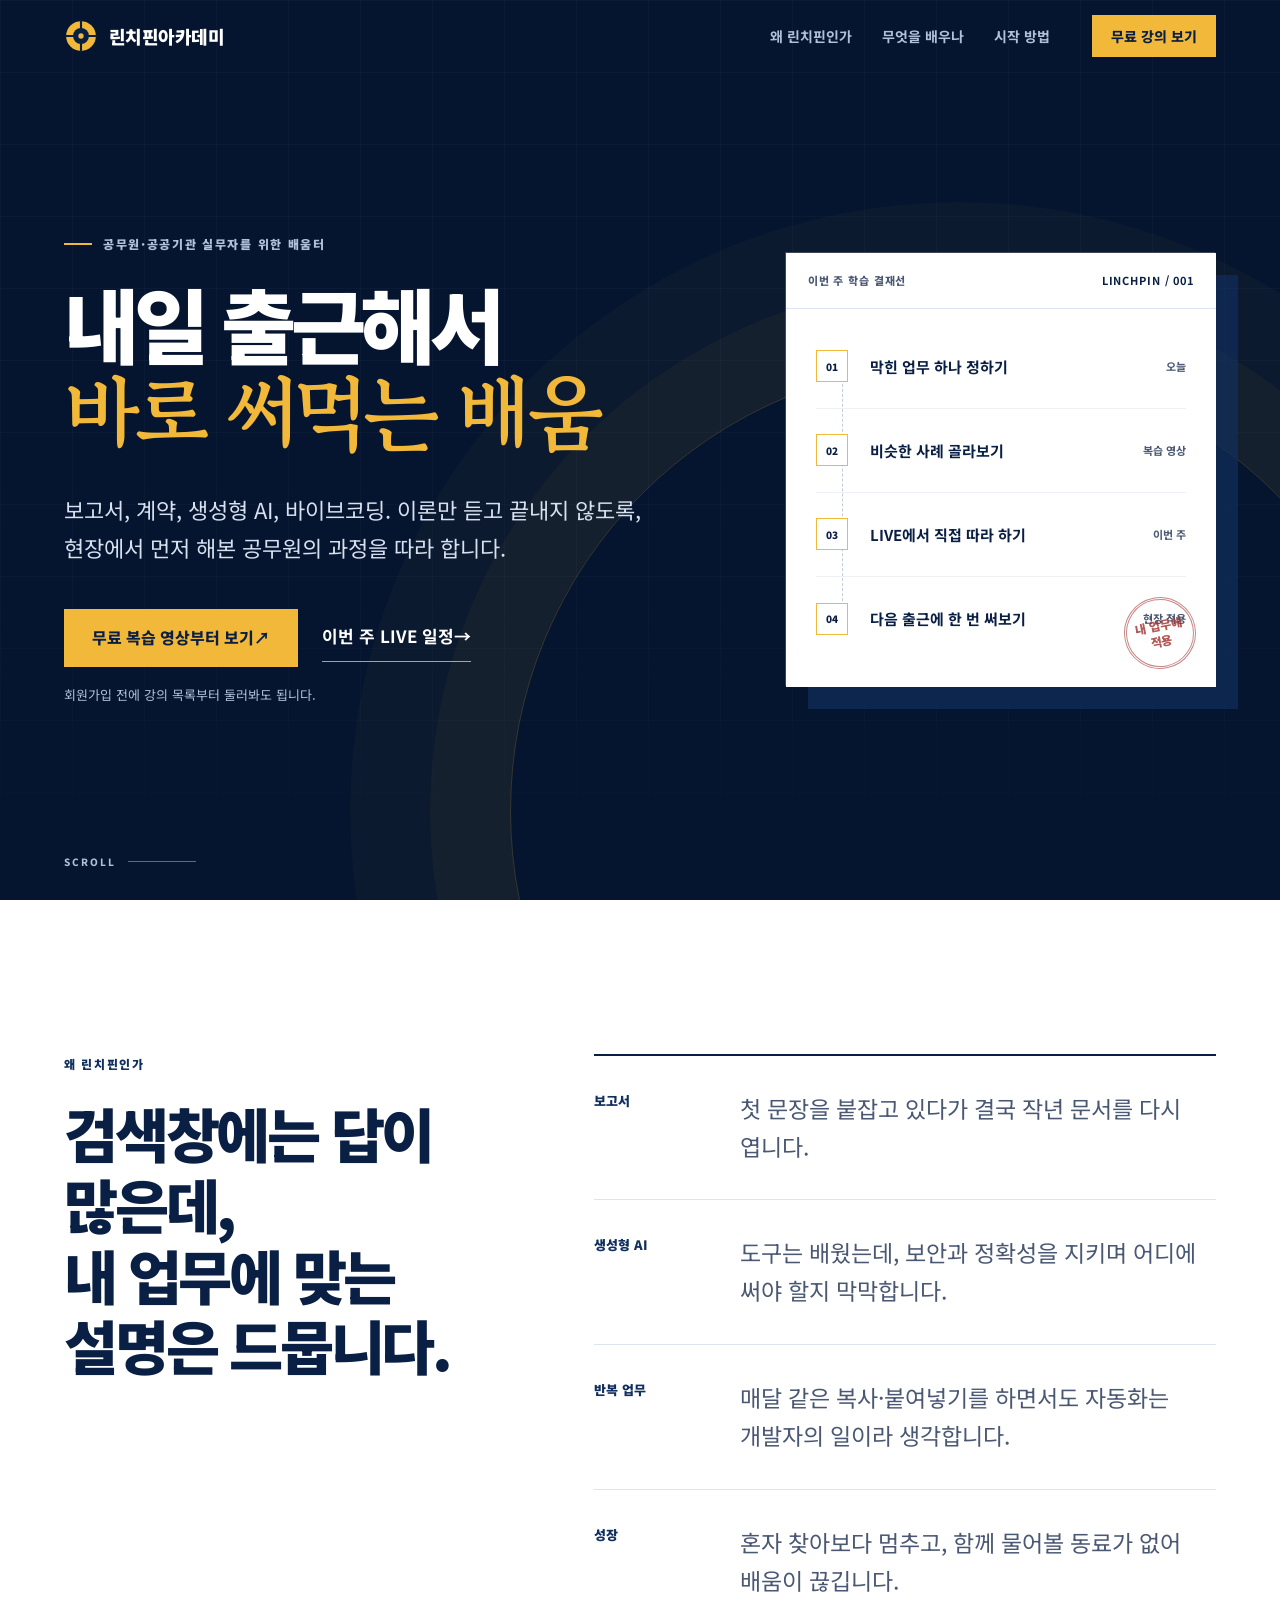
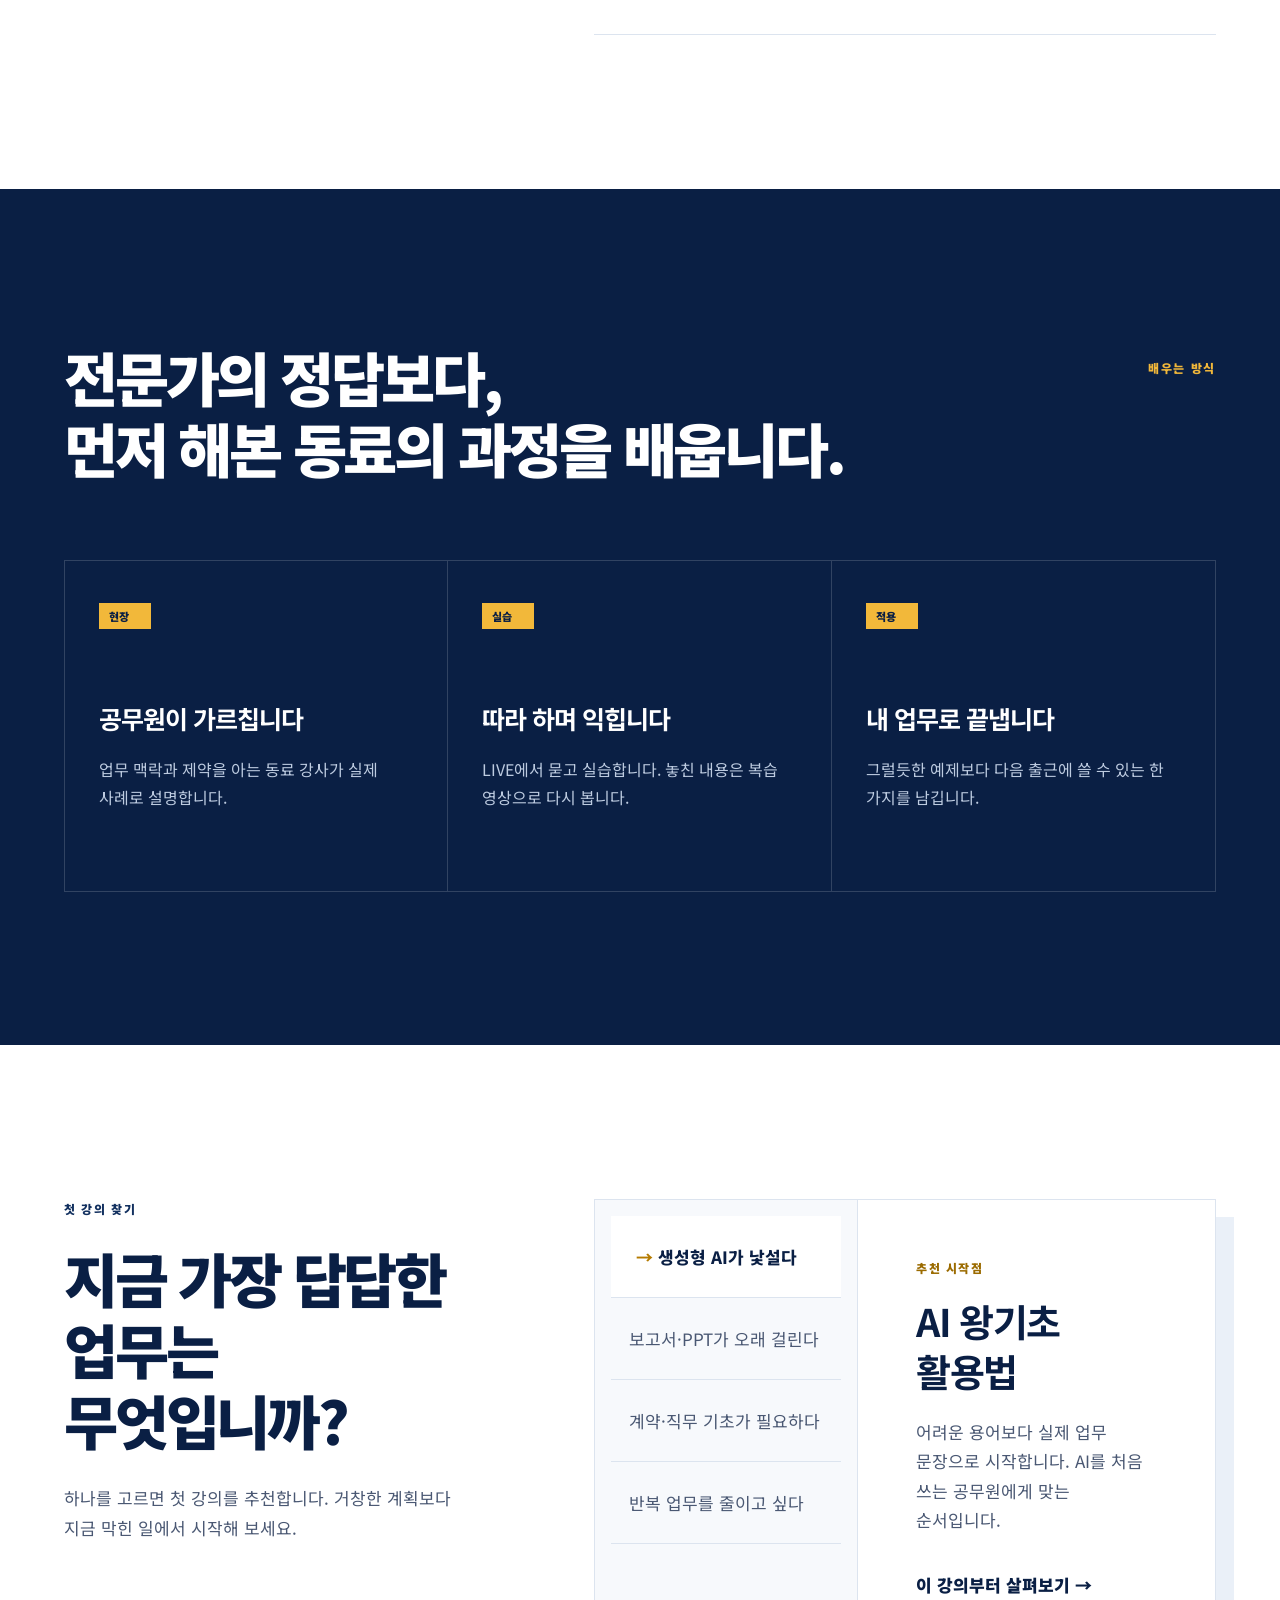
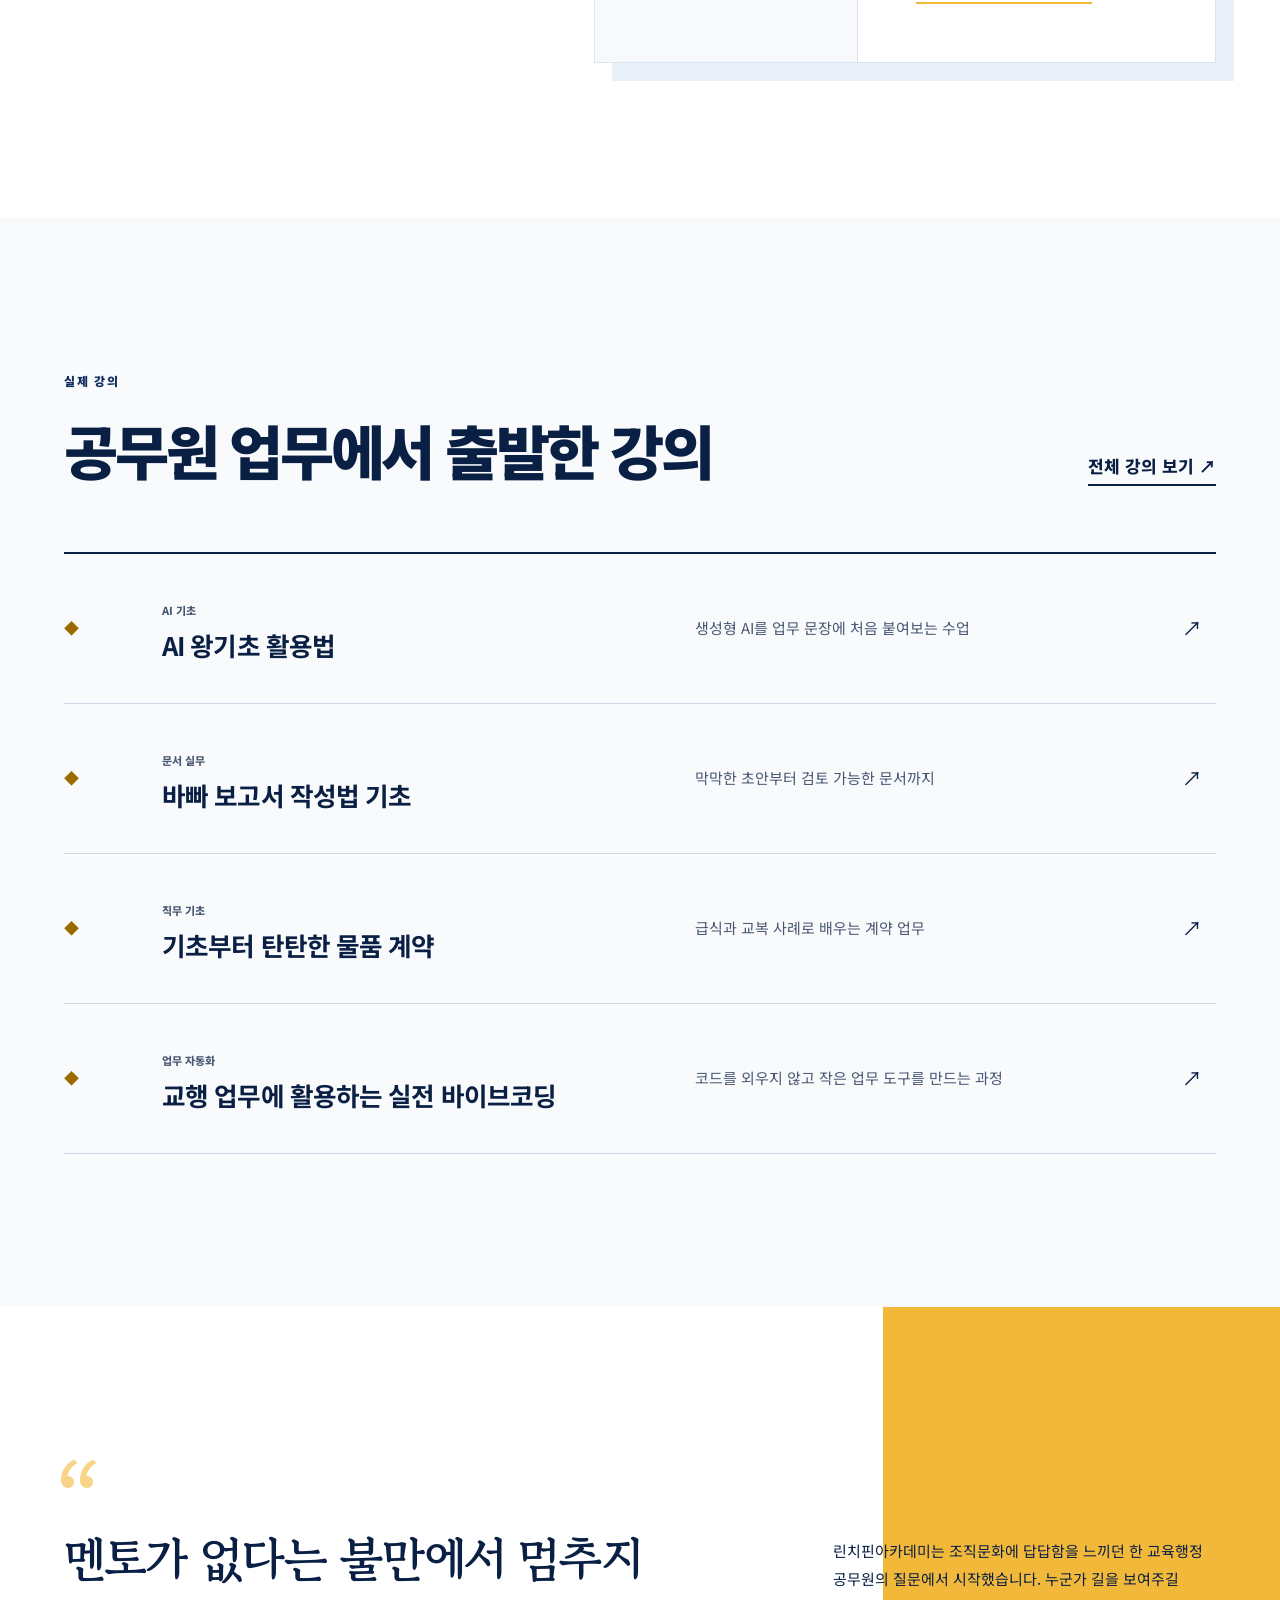
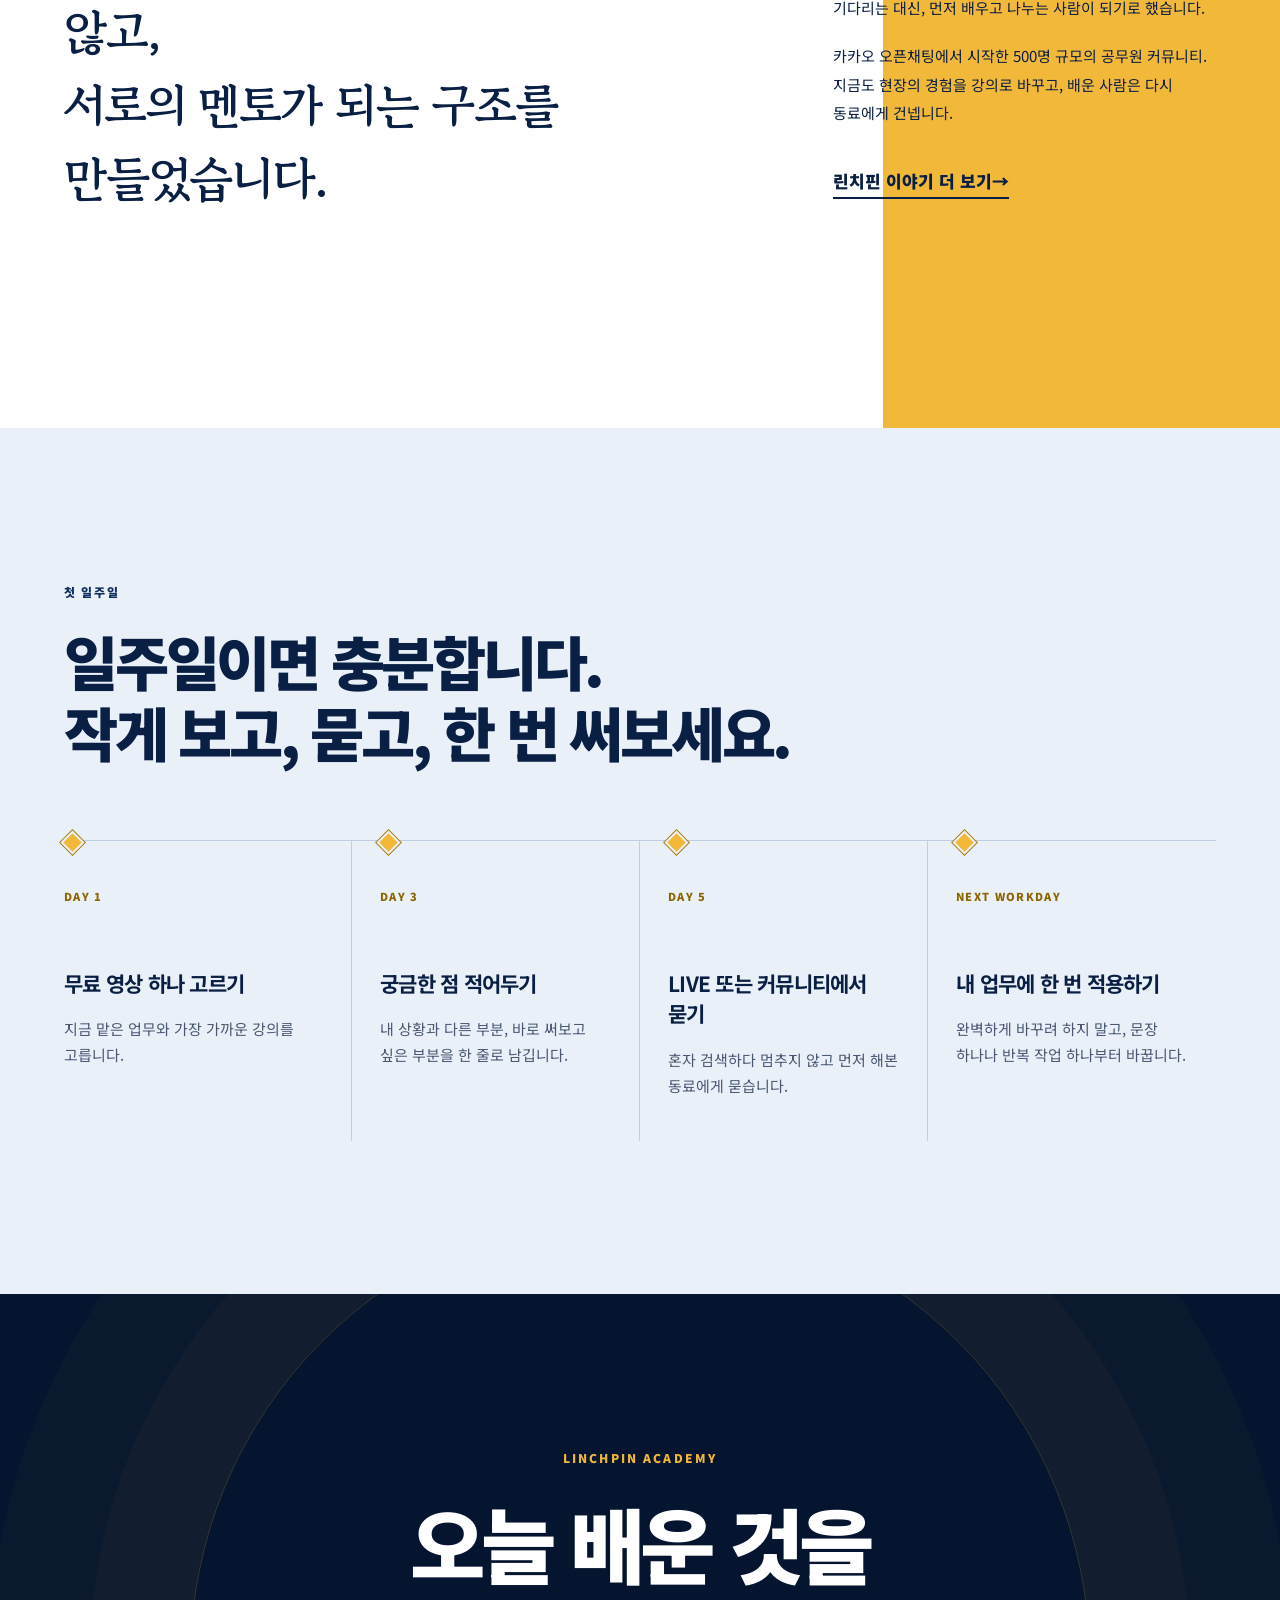
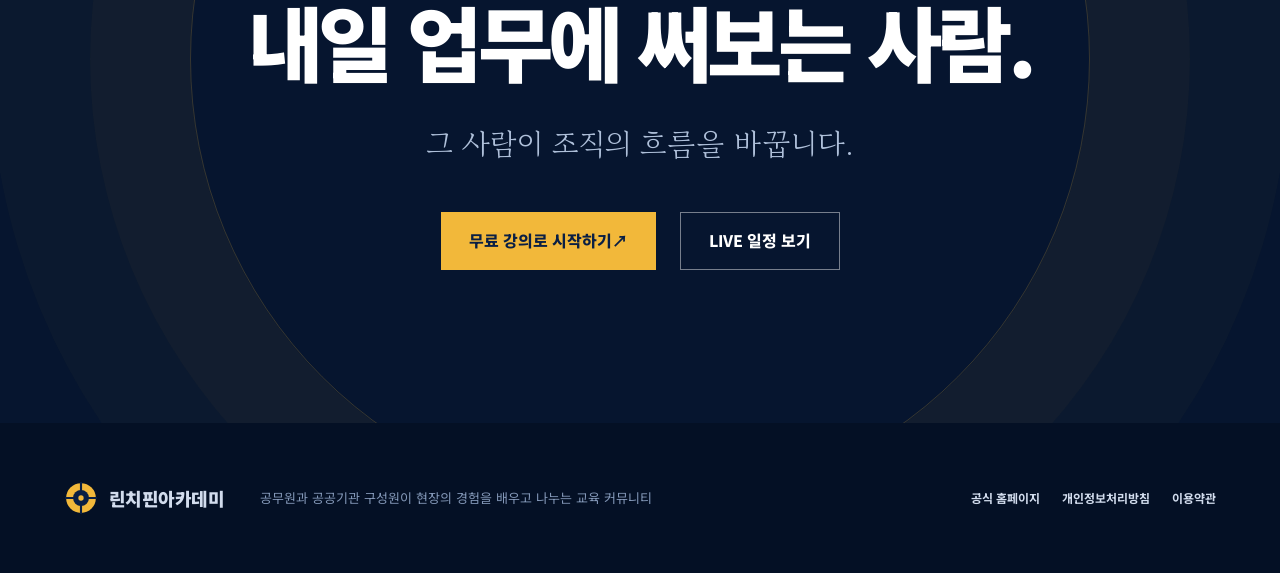
==== index.html @ d0b4ba4b "feat: add public servant landing page" ====
<!DOCTYPE html>
<html lang="ko">
  <head>
    <meta charset="UTF-8">
    <meta name="viewport" content="width=device-width, initial-scale=1.0">
    <meta
      name="description"
      content="보고서, 계약, 생성형 AI, 바이브코딩까지. 현장에서 먼저 해본 공무원에게 배우고 다음 출근에 바로 적용하는 린치핀아카데미입니다."
    >
    <meta name="theme-color" content="#0A1F44">
    <meta property="og:type" content="website">
    <meta property="og:locale" content="ko_KR">
    <meta property="og:title" content="린치핀아카데미 | 내일 출근해서 바로 써먹는 배움">
    <meta
      property="og:description"
      content="공무원과 공공기관 실무자를 위한 직무·AI·바이브코딩 배움터"
    >
    <meta property="og:url" content="https://obito-ai.github.io/linchpin-public-service-landing/">
    <link rel="canonical" href="https://obito-ai.github.io/linchpin-public-service-landing/">
    <link rel="preconnect" href="https://fonts.googleapis.com">
    <link rel="preconnect" href="https://fonts.gstatic.com" crossorigin>
    <link
      rel="preload"
      as="style"
      href="https://fonts.googleapis.com/css2?family=Gowun+Batang:wght@700&family=Noto+Sans+KR:wght@400;500;600;700;800;900&display=swap"
    >
    <link
      href="https://fonts.googleapis.com/css2?family=Gowun+Batang:wght@700&family=Noto+Sans+KR:wght@400;500;600;700;800;900&display=swap"
      rel="stylesheet"
      media="print"
      onload="this.media='all'"
    >
    <noscript>
      <link
        href="https://fonts.googleapis.com/css2?family=Gowun+Batang:wght@700&family=Noto+Sans+KR:wght@400;500;600;700;800;900&display=swap"
        rel="stylesheet"
      >
    </noscript>
    <link rel="stylesheet" href="./styles.css">
    <link rel="icon" href="./assets/linchpin-symbol.svg" type="image/svg+xml">
    <title>린치핀아카데미 | 공무원의 내일을 바꾸는 실전 배움</title>
  </head>
  <body>
    <a class="skip-link" href="#main">본문으로 바로가기</a>

    <header class="site-header" data-header>
      <div class="header-inner">
        <a class="brand" href="#top" aria-label="린치핀아카데미 홈">
          <img src="./assets/linchpin-symbol.svg" alt="" width="34" height="34">
          <span>린치핀아카데미</span>
        </a>
        <nav class="desktop-nav" aria-label="주요 메뉴">
          <a href="#why">왜 린치핀인가</a>
          <a href="#learn">무엇을 배우나</a>
          <a href="#start">시작 방법</a>
        </nav>
        <a class="header-cta" href="https://linchpin-academy.kr/courses">무료 강의 보기</a>
        <button class="menu-button" type="button" aria-expanded="false" aria-controls="mobile-nav">
          <span class="sr-only">메뉴 열기</span>
          <span></span><span></span>
        </button>
      </div>
      <nav class="mobile-nav" id="mobile-nav" aria-label="모바일 메뉴" hidden>
        <a href="#why">왜 린치핀인가</a>
        <a href="#learn">무엇을 배우나</a>
        <a href="#start">시작 방법</a>
        <a href="https://linchpin-academy.kr/courses">무료 강의 보기</a>
      </nav>
    </header>

    <main id="main">
      <section class="hero" id="top" aria-labelledby="hero-title">
        <div class="hero-grid" aria-hidden="true"></div>
        <div class="hero-inner">
          <div class="hero-copy reveal">
            <p class="eyebrow"><span></span> 공무원·공공기관 실무자를 위한 배움터</p>
            <h1 id="hero-title">내일 출근해서<br><em>바로 써먹는 배움</em></h1>
            <p class="hero-lede">
              보고서, 계약, 생성형 AI, 바이브코딩. 이론만 듣고 끝내지 않도록,
              현장에서 먼저 해본 공무원의 과정을 따라 합니다.
            </p>
            <div class="hero-actions">
              <a class="button button-gold" href="https://linchpin-academy.kr/courses">
                무료 복습 영상부터 보기 <span aria-hidden="true">↗</span>
              </a>
              <a class="text-link" href="https://linchpin-academy.kr/live">
                이번 주 LIVE 일정 <span aria-hidden="true">→</span>
              </a>
            </div>
            <p class="hero-note">회원가입 전에 강의 목록부터 둘러봐도 됩니다.</p>
          </div>

          <div class="approval-route reveal" role="group" aria-label="린치핀 학습 적용 흐름">
            <div class="route-head">
              <span>이번 주 학습 결재선</span>
              <b>LINCHPIN / 001</b>
            </div>
            <ol>
              <li>
                <span class="route-index">01</span>
                <div><b>막힌 업무 하나 정하기</b><small>오늘</small></div>
              </li>
              <li>
                <span class="route-index">02</span>
                <div><b>비슷한 사례 골라보기</b><small>복습 영상</small></div>
              </li>
              <li>
                <span class="route-index">03</span>
                <div><b>LIVE에서 직접 따라 하기</b><small>이번 주</small></div>
              </li>
              <li>
                <span class="route-index">04</span>
                <div><b>다음 출근에 한 번 써보기</b><small>현장 적용</small></div>
              </li>
            </ol>
            <div class="route-stamp">내 업무에<br>적용</div>
          </div>
        </div>
        <a class="scroll-cue" href="#why"><span>SCROLL</span><i></i></a>
      </section>

      <section class="problem section" id="why">
        <div class="section-inner problem-layout">
          <div class="section-intro reveal">
            <p class="section-label">왜 린치핀인가</p>
            <h2>검색창에는 답이 많은데,<br>내 업무에 맞는 설명은 드뭅니다.</h2>
          </div>
          <div class="problem-list">
            <article class="problem-row reveal">
              <span>보고서</span>
              <p>첫 문장을 붙잡고 있다가 결국 작년 문서를 다시 엽니다.</p>
            </article>
            <article class="problem-row reveal">
              <span>생성형 AI</span>
              <p>도구는 배웠는데, 보안과 정확성을 지키며 어디에 써야 할지 막막합니다.</p>
            </article>
            <article class="problem-row reveal">
              <span>반복 업무</span>
              <p>매달 같은 복사·붙여넣기를 하면서도 자동화는 개발자의 일이라 생각합니다.</p>
            </article>
            <article class="problem-row reveal">
              <span>성장</span>
              <p>혼자 찾아보다 멈추고, 함께 물어볼 동료가 없어 배움이 끊깁니다.</p>
            </article>
          </div>
        </div>
      </section>

      <section class="method section section-navy" aria-labelledby="method-title">
        <div class="section-inner">
          <div class="method-heading reveal">
            <p class="section-label section-label-light">배우는 방식</p>
            <h2 id="method-title">전문가의 정답보다,<br>먼저 해본 동료의 과정을 배웁니다.</h2>
          </div>
          <div class="method-grid">
            <article class="method-card reveal">
              <span class="method-mark">현장</span>
              <h3>공무원이 가르칩니다</h3>
              <p>업무 맥락과 제약을 아는 동료 강사가 실제 사례로 설명합니다.</p>
            </article>
            <article class="method-card reveal">
              <span class="method-mark">실습</span>
              <h3>따라 하며 익힙니다</h3>
              <p>LIVE에서 묻고 실습합니다. 놓친 내용은 복습 영상으로 다시 봅니다.</p>
            </article>
            <article class="method-card reveal">
              <span class="method-mark">적용</span>
              <h3>내 업무로 끝냅니다</h3>
              <p>그럴듯한 예제보다 다음 출근에 쓸 수 있는 한 가지를 남깁니다.</p>
            </article>
          </div>
        </div>
      </section>

      <section class="finder section" id="learn" aria-labelledby="finder-title">
        <div class="section-inner finder-layout">
          <div class="finder-copy reveal">
            <p class="section-label">첫 강의 찾기</p>
            <h2 id="finder-title">지금 가장 답답한 업무는<br>무엇입니까?</h2>
            <p>하나를 고르면 첫 강의를 추천합니다. 거창한 계획보다 지금 막힌 일에서 시작해 보세요.</p>
          </div>
          <div class="finder-tool reveal">
            <div class="finder-options" role="group" aria-label="관심 업무 선택">
              <button type="button" class="finder-option is-active" data-path="ai" aria-pressed="true">생성형 AI가 낯설다</button>
              <button type="button" class="finder-option" data-path="document" aria-pressed="false">보고서·PPT가 오래 걸린다</button>
              <button type="button" class="finder-option" data-path="practice" aria-pressed="false">계약·직무 기초가 필요하다</button>
              <button type="button" class="finder-option" data-path="coding" aria-pressed="false">반복 업무를 줄이고 싶다</button>
            </div>
            <div class="finder-result" aria-live="polite">
              <p class="result-label">추천 시작점</p>
              <h3 data-result-title>AI 왕기초 활용법</h3>
              <p data-result-description>어려운 용어보다 실제 업무 문장으로 시작합니다. AI를 처음 쓰는 공무원에게 맞는 순서입니다.</p>
              <a data-result-link href="https://linchpin-academy.kr/courses">이 강의부터 살펴보기 <span aria-hidden="true">→</span></a>
            </div>
          </div>
        </div>
      </section>

      <section class="curriculum section" aria-labelledby="curriculum-title">
        <div class="section-inner">
          <div class="curriculum-head reveal">
            <div>
              <p class="section-label">실제 강의</p>
              <h2 id="curriculum-title">공무원 업무에서 출발한 강의</h2>
            </div>
            <a href="https://linchpin-academy.kr/courses">전체 강의 보기 <span aria-hidden="true">↗</span></a>
          </div>
          <div class="course-list">
            <a class="course-row reveal" href="https://linchpin-academy.kr/courses">
              <span class="course-number" aria-hidden="true">◆</span>
              <div><small>AI 기초</small><h3>AI 왕기초 활용법</h3></div>
              <p>생성형 AI를 업무 문장에 처음 붙여보는 수업</p>
              <i aria-hidden="true">↗</i>
            </a>
            <a class="course-row reveal" href="https://linchpin-academy.kr/courses">
              <span class="course-number" aria-hidden="true">◆</span>
              <div><small>문서 실무</small><h3>바빠 보고서 작성법 기초</h3></div>
              <p>막막한 초안부터 검토 가능한 문서까지</p>
              <i aria-hidden="true">↗</i>
            </a>
            <a class="course-row reveal" href="https://linchpin-academy.kr/courses">
              <span class="course-number" aria-hidden="true">◆</span>
              <div><small>직무 기초</small><h3>기초부터 탄탄한 물품 계약</h3></div>
              <p>급식과 교복 사례로 배우는 계약 업무</p>
              <i aria-hidden="true">↗</i>
            </a>
            <a class="course-row reveal" href="https://linchpin-academy.kr/courses">
              <span class="course-number" aria-hidden="true">◆</span>
              <div><small>업무 자동화</small><h3>교행 업무에 활용하는 실전 바이브코딩</h3></div>
              <p>코드를 외우지 않고 작은 업무 도구를 만드는 과정</p>
              <i aria-hidden="true">↗</i>
            </a>
          </div>
        </div>
      </section>

      <section class="origin section" aria-labelledby="origin-title">
        <div class="origin-band"></div>
        <div class="section-inner origin-layout">
          <div class="origin-quote reveal">
            <span class="quote-mark" aria-hidden="true">“</span>
            <blockquote id="origin-title">
              멘토가 없다는 불만에서 멈추지 않고,<br>서로의 멘토가 되는 구조를 만들었습니다.
            </blockquote>
          </div>
          <div class="origin-story reveal">
            <p>
              린치핀아카데미는 조직문화에 답답함을 느끼던 한 교육행정 공무원의 질문에서 시작했습니다.
              누군가 길을 보여주길 기다리는 대신, 먼저 배우고 나누는 사람이 되기로 했습니다.
            </p>
            <p>
              카카오 오픈채팅에서 시작한 500명 규모의 공무원 커뮤니티. 지금도 현장의 경험을 강의로 바꾸고,
              배운 사람은 다시 동료에게 건넵니다.
            </p>
            <a href="https://linchpin-academy.kr/about">린치핀 이야기 더 보기 <span aria-hidden="true">→</span></a>
          </div>
        </div>
      </section>

      <section class="start section section-sky" id="start" aria-labelledby="start-title">
        <div class="section-inner">
          <div class="start-head reveal">
            <p class="section-label">첫 일주일</p>
            <h2 id="start-title">일주일이면 충분합니다.<br>작게 보고, 묻고, 한 번 써보세요.</h2>
          </div>
          <ol class="week-plan">
            <li class="reveal">
              <span>DAY 1</span>
              <h3>무료 영상 하나 고르기</h3>
              <p>지금 맡은 업무와 가장 가까운 강의를 고릅니다.</p>
            </li>
            <li class="reveal">
              <span>DAY 3</span>
              <h3>궁금한 점 적어두기</h3>
              <p>내 상황과 다른 부분, 바로 써보고 싶은 부분을 한 줄로 남깁니다.</p>
            </li>
            <li class="reveal">
              <span>DAY 5</span>
              <h3>LIVE 또는 커뮤니티에서 묻기</h3>
              <p>혼자 검색하다 멈추지 않고 먼저 해본 동료에게 묻습니다.</p>
            </li>
            <li class="reveal">
              <span>NEXT WORKDAY</span>
              <h3>내 업무에 한 번 적용하기</h3>
              <p>완벽하게 바꾸려 하지 말고, 문장 하나나 반복 작업 하나부터 바꿉니다.</p>
            </li>
          </ol>
        </div>
      </section>

      <section class="final-cta section" aria-labelledby="final-title">
        <div class="final-orbit" aria-hidden="true"></div>
        <div class="section-inner final-content reveal">
          <p>LINCHPIN ACADEMY</p>
          <h2 id="final-title">오늘 배운 것을<br>내일 업무에 써보는 사람.</h2>
          <span>그 사람이 조직의 흐름을 바꿉니다.</span>
          <div class="final-actions">
            <a class="button button-gold" href="https://linchpin-academy.kr/courses">무료 강의로 시작하기 <span aria-hidden="true">↗</span></a>
            <a class="button button-outline" href="https://linchpin-academy.kr/live">LIVE 일정 보기</a>
          </div>
        </div>
      </section>
    </main>

    <footer class="site-footer">
      <div class="footer-inner">
        <a class="brand footer-brand" href="#top">
          <img src="./assets/linchpin-symbol.svg" alt="" width="30" height="30">
          <span>린치핀아카데미</span>
        </a>
        <p>공무원과 공공기관 구성원이 현장의 경험을 배우고 나누는 교육 커뮤니티</p>
        <div class="footer-links">
          <a href="https://linchpin-academy.kr">공식 홈페이지</a>
          <a href="https://linchpin-academy.kr/privacy">개인정보처리방침</a>
          <a href="https://linchpin-academy.kr/terms">이용약관</a>
        </div>
      </div>
    </footer>

    <script src="./script.js" defer></script>
  </body>
</html>
---- styles.css ----
:root {
  --sea: #0a1f44;
  --sea-2: #12305f;
  --sea-deep: #06152f;
  --gold: #f2b83a;
  --gold-pale: #fff1c4;
  --foam: #ffffff;
  --sky: #eaf0f8;
  --line: #dce4ef;
  --ink: #0a1f44;
  --ink-2: #4a5873;
  --mist: #afc0da;
  --max: 1180px;
  --gutter: clamp(20px, 5vw, 72px);
  --sans: "Noto Sans KR", system-ui, -apple-system, BlinkMacSystemFont, sans-serif;
  --serif: "Gowun Batang", serif;
  --ease: cubic-bezier(0.2, 0.8, 0.2, 1);
}

* {
  box-sizing: border-box;
}

html {
  scroll-behavior: smooth;
  scroll-padding-top: 80px;
  overflow-x: clip;
}

body {
  margin: 0;
  color: var(--ink);
  background: var(--foam);
  font-family: var(--sans);
  font-size: 17px;
  line-height: 1.72;
  word-break: keep-all;
  -webkit-font-smoothing: antialiased;
  overflow-x: clip;
}

body.menu-open {
  overflow: hidden;
}

a {
  color: inherit;
  text-decoration: none;
}

button,
a {
  -webkit-tap-highlight-color: transparent;
}

button {
  font: inherit;
}

img {
  display: block;
  max-width: 100%;
}

:focus-visible {
  outline: 3px solid #ffe7a8;
  outline-offset: 4px;
}

.sr-only {
  position: absolute;
  width: 1px;
  height: 1px;
  padding: 0;
  margin: -1px;
  overflow: hidden;
  clip: rect(0, 0, 0, 0);
  white-space: nowrap;
  border: 0;
}

.skip-link {
  position: fixed;
  top: 10px;
  left: 10px;
  z-index: 200;
  padding: 10px 16px;
  color: var(--sea);
  background: var(--gold);
  font-weight: 800;
  transform: translateY(-150%);
}

.skip-link:focus {
  transform: translateY(0);
}

.site-header {
  position: fixed;
  inset: 0 0 auto;
  z-index: 100;
  color: #fff;
  border-bottom: 1px solid transparent;
  transition: background 220ms ease, border-color 220ms ease;
}

.site-header.is-scrolled,
.site-header.is-open {
  background: rgba(6, 21, 47, 0.96);
  border-color: rgba(255, 255, 255, 0.1);
  backdrop-filter: blur(12px);
}

.header-inner,
.footer-inner,
.section-inner,
.hero-inner {
  width: min(100%, calc(var(--max) + var(--gutter) * 2));
  margin: 0 auto;
  padding-inline: var(--gutter);
}

.hero-inner > *,
.hero-copy,
.approval-route {
  min-width: 0;
}

.header-inner {
  display: flex;
  align-items: center;
  min-height: 72px;
  gap: 42px;
}

.brand {
  display: inline-flex;
  align-items: center;
  gap: 11px;
  min-height: 44px;
  font-size: 18px;
  font-weight: 900;
  letter-spacing: -0.03em;
}

.brand img {
  width: 34px;
  height: 34px;
}

.desktop-nav {
  display: flex;
  align-items: center;
  gap: 30px;
  margin-left: auto;
}

.desktop-nav a {
  color: var(--mist);
  font-size: 14px;
  font-weight: 700;
  transition: color 180ms ease;
}

.desktop-nav a:hover {
  color: #fff;
}

.header-cta {
  display: inline-flex;
  align-items: center;
  justify-content: center;
  min-height: 42px;
  padding: 0 19px;
  color: var(--sea);
  background: var(--gold);
  font-size: 14px;
  font-weight: 800;
}

.menu-button,
.mobile-nav {
  display: none;
}

.hero {
  position: relative;
  display: grid;
  min-height: 100svh;
  color: #fff;
  background: var(--sea-deep);
  overflow: hidden;
}

.hero::before {
  position: absolute;
  inset: auto -10vw -40vh auto;
  width: min(70vw, 900px);
  aspect-ratio: 1;
  content: "";
  border: 1px solid rgba(242, 184, 58, 0.2);
  border-radius: 50%;
  box-shadow: 0 0 0 80px rgba(242, 184, 58, 0.035), 0 0 0 160px rgba(242, 184, 58, 0.025);
}

.hero-grid {
  position: absolute;
  inset: 0;
  opacity: 0.7;
  background-image:
    linear-gradient(rgba(175, 192, 218, 0.055) 1px, transparent 1px),
    linear-gradient(90deg, rgba(175, 192, 218, 0.055) 1px, transparent 1px);
  background-size: 72px 72px;
  mask-image: linear-gradient(to bottom, #000 0%, rgba(0, 0, 0, 0.8) 65%, transparent 100%);
}

.hero-inner {
  position: relative;
  z-index: 1;
  display: grid;
  grid-template-columns: minmax(0, 1.18fr) minmax(360px, 0.82fr);
  align-items: center;
  gap: clamp(64px, 8vw, 120px);
  padding-block: 150px 110px;
}

.eyebrow,
.section-label {
  margin: 0 0 24px;
  color: var(--sea-2);
  font-size: 12px;
  font-weight: 900;
  letter-spacing: 0.14em;
}

.eyebrow {
  display: flex;
  align-items: center;
  gap: 11px;
  color: var(--mist);
}

.eyebrow span {
  width: 28px;
  border-top: 2px solid var(--gold);
}

.hero h1 {
  max-width: 760px;
  margin: 0;
  font-size: clamp(48px, 6.4vw, 90px);
  font-weight: 900;
  line-height: 1.08;
  letter-spacing: -0.065em;
}

.hero h1 em {
  color: var(--gold);
  font-family: var(--serif);
  font-style: normal;
  font-weight: 700;
  letter-spacing: -0.055em;
}

.hero-lede {
  max-width: 680px;
  margin: 34px 0 0;
  color: #d6e0ef;
  font-size: clamp(18px, 2vw, 22px);
  line-height: 1.75;
}

.hero-actions,
.final-actions {
  display: flex;
  align-items: center;
  gap: 24px;
  margin-top: 42px;
}

.button {
  display: inline-flex;
  align-items: center;
  justify-content: center;
  min-height: 58px;
  padding: 0 28px;
  font-size: 16px;
  font-weight: 800;
  transition: transform 180ms var(--ease), background 180ms ease;
}

.button:hover {
  transform: translateY(-3px);
}

.button-gold {
  color: var(--sea);
  background: var(--gold);
}

.button-outline {
  color: #fff;
  border: 1px solid rgba(255, 255, 255, 0.45);
}

.text-link {
  display: inline-flex;
  align-items: center;
  min-height: 48px;
  padding-bottom: 2px;
  color: #fff;
  border-bottom: 1px solid rgba(255, 255, 255, 0.6);
  font-weight: 700;
}

.hero-note {
  margin: 17px 0 0;
  color: var(--mist);
  font-size: 13px;
}

.approval-route {
  position: relative;
  align-self: center;
  color: var(--ink);
  background: #fff;
  box-shadow: 22px 22px 0 rgba(18, 48, 95, 0.66), -1px -1px 0 rgba(255, 255, 255, 0.2);
  transform: rotate(1.3deg);
}

.route-head {
  display: flex;
  justify-content: space-between;
  gap: 20px;
  padding: 18px 22px;
  color: var(--ink-2);
  border-bottom: 1px solid var(--line);
  font-size: 11px;
  font-weight: 800;
  letter-spacing: 0.08em;
}

.route-head b {
  color: var(--sea);
  font-size: inherit;
}

.approval-route ol {
  position: relative;
  margin: 0;
  padding: 16px 30px 26px;
  list-style: none;
}

.approval-route ol::before {
  position: absolute;
  top: 45px;
  bottom: 56px;
  left: 56px;
  content: "";
  border-left: 1px dashed #c2ccda;
}

.approval-route li {
  position: relative;
  display: grid;
  grid-template-columns: 54px 1fr;
  align-items: center;
  min-height: 84px;
  border-bottom: 1px solid #edf1f6;
}

.approval-route li:last-child {
  border-bottom: 0;
}

.route-index {
  z-index: 1;
  display: grid;
  place-items: center;
  width: 32px;
  height: 32px;
  color: var(--sea);
  background: #fff;
  border: 1px solid var(--gold);
  font-size: 10px;
  font-weight: 900;
}

.approval-route li div {
  display: flex;
  justify-content: space-between;
  align-items: center;
  gap: 16px;
}

.approval-route li b {
  font-size: 15px;
}

.approval-route li small {
  flex: none;
  color: var(--ink-2);
  font-size: 11px;
  font-weight: 700;
}

.route-stamp {
  position: absolute;
  right: 20px;
  bottom: 18px;
  display: grid;
  place-items: center;
  width: 72px;
  height: 72px;
  color: #9d2c2c;
  border: 3px double rgba(157, 44, 44, 0.72);
  border-radius: 50%;
  font-size: 12px;
  font-weight: 900;
  line-height: 1.35;
  text-align: center;
  transform: rotate(-11deg);
  opacity: 0.78;
}

.scroll-cue {
  position: absolute;
  bottom: 30px;
  left: var(--gutter);
  z-index: 3;
  display: flex;
  align-items: center;
  gap: 12px;
  color: var(--mist);
  font-size: 10px;
  font-weight: 800;
  letter-spacing: 0.2em;
}

.scroll-cue i {
  width: 68px;
  border-top: 1px solid rgba(175, 192, 218, 0.5);
}

.section {
  position: relative;
  padding-block: clamp(96px, 12vw, 164px);
}

.section h2 {
  margin: 0;
  font-size: clamp(36px, 4.6vw, 60px);
  font-weight: 900;
  line-height: 1.2;
  letter-spacing: -0.055em;
}

.problem-layout,
.finder-layout,
.origin-layout {
  display: grid;
  grid-template-columns: 0.8fr 1.2fr;
  gap: clamp(60px, 9vw, 140px);
}

.section-intro {
  position: sticky;
  top: 130px;
  align-self: start;
}

.problem-list {
  border-top: 2px solid var(--sea);
}

.problem-row {
  display: grid;
  grid-template-columns: 120px 1fr;
  gap: 26px;
  padding: 34px 0;
  border-bottom: 1px solid var(--line);
}

.problem-row span {
  color: var(--sea-2);
  font-size: 13px;
  font-weight: 900;
}

.problem-row p {
  margin: 0;
  color: var(--ink-2);
  font-size: clamp(18px, 2vw, 23px);
  line-height: 1.65;
}

.section-navy {
  color: #fff;
  background: var(--sea);
}

.section-label-light {
  color: var(--gold);
}

.method-heading {
  display: flex;
  justify-content: space-between;
  align-items: start;
  gap: 40px;
}

.method-heading .section-label {
  order: 2;
  margin-top: 16px;
}

.method-grid {
  display: grid;
  grid-template-columns: repeat(3, 1fr);
  margin-top: 76px;
  border-top: 1px solid rgba(255, 255, 255, 0.16);
  border-bottom: 1px solid rgba(255, 255, 255, 0.16);
}

.method-card {
  min-height: 330px;
  padding: 38px 34px 44px;
  border-right: 1px solid rgba(255, 255, 255, 0.16);
}

.method-card:first-child {
  border-left: 1px solid rgba(255, 255, 255, 0.16);
}

.method-mark {
  display: inline-flex;
  min-width: 52px;
  padding: 4px 10px;
  color: var(--sea);
  background: var(--gold);
  font-size: 11px;
  font-weight: 900;
}

.method-card h3 {
  margin: 68px 0 16px;
  font-size: 25px;
  letter-spacing: -0.04em;
}

.method-card p {
  margin: 0;
  color: #bdcbe0;
  font-size: 16px;
}

.finder {
  background: #fff;
}

.finder-copy > p:last-child {
  max-width: 480px;
  margin: 28px 0 0;
  color: var(--ink-2);
}

.finder-tool {
  display: grid;
  grid-template-columns: minmax(220px, 0.85fr) minmax(280px, 1.15fr);
  min-height: 430px;
  border: 1px solid var(--line);
  box-shadow: 18px 18px 0 var(--sky);
}

.finder-options {
  padding: 16px;
  background: #f7f9fc;
  border-right: 1px solid var(--line);
}

.finder-option {
  display: block;
  width: 100%;
  min-height: 82px;
  padding: 16px 18px;
  color: var(--ink-2);
  background: transparent;
  border: 0;
  border-bottom: 1px solid var(--line);
  text-align: left;
  cursor: pointer;
  transition: color 160ms ease, background 160ms ease, padding 160ms var(--ease);
}

.finder-option:hover,
.finder-option.is-active {
  padding-left: 25px;
  color: var(--sea);
  background: #fff;
  font-weight: 800;
}

.finder-option.is-active::before {
  content: "→ ";
  color: #b57b00;
}

.finder-result {
  display: flex;
  flex-direction: column;
  justify-content: center;
  padding: clamp(32px, 5vw, 58px);
}

.result-label {
  margin: 0 0 18px;
  color: #9b6b00;
  font-size: 12px;
  font-weight: 900;
  letter-spacing: 0.12em;
}

.finder-result h3 {
  margin: 0;
  font-size: clamp(27px, 3vw, 38px);
  line-height: 1.3;
  letter-spacing: -0.045em;
}

.finder-result > p:not(.result-label) {
  margin: 22px 0 0;
  color: var(--ink-2);
}

.finder-result a {
  align-self: flex-start;
  margin-top: 36px;
  padding-bottom: 3px;
  color: var(--sea);
  border-bottom: 2px solid var(--gold);
  font-weight: 900;
}

.curriculum {
  background: #f8fafc;
}

.curriculum-head {
  display: flex;
  justify-content: space-between;
  align-items: end;
  gap: 30px;
}

.curriculum-head > a {
  padding-bottom: 4px;
  border-bottom: 2px solid var(--sea);
  font-weight: 800;
}

.course-list {
  margin-top: 66px;
  border-top: 2px solid var(--sea);
}

.course-row {
  display: grid;
  grid-template-columns: 70px 1.1fr 1fr 34px;
  align-items: center;
  gap: 28px;
  min-height: 150px;
  border-bottom: 1px solid #cbd6e5;
  transition: background 180ms ease, padding 180ms var(--ease);
}

.course-row:hover {
  padding-inline: 18px;
  background: #fff;
}

.course-number {
  color: #9b6b00;
  font-size: 15px;
}

.course-row small {
  color: var(--ink-2);
  font-size: 11px;
  font-weight: 800;
}

.course-row h3 {
  margin: 5px 0 0;
  font-size: clamp(20px, 2vw, 26px);
  line-height: 1.4;
  letter-spacing: -0.035em;
}

.course-row p {
  margin: 0;
  color: var(--ink-2);
  font-size: 15px;
}

.course-row i {
  font-size: 20px;
  font-style: normal;
}

.origin {
  overflow: hidden;
}

.origin-band {
  position: absolute;
  top: 0;
  right: 0;
  width: 31%;
  height: 100%;
  background: var(--gold);
}

.origin-layout {
  position: relative;
  grid-template-columns: 1.15fr 0.85fr;
  align-items: center;
}

.origin-quote {
  position: relative;
  padding: 60px 0;
}

.quote-mark {
  position: absolute;
  top: -10px;
  left: -10px;
  color: var(--gold);
  font-family: var(--serif);
  font-size: 120px;
  line-height: 1;
  opacity: 0.6;
}

.origin blockquote {
  position: relative;
  z-index: 1;
  margin: 0;
  font-family: var(--serif);
  font-size: clamp(30px, 3.7vw, 49px);
  font-weight: 700;
  line-height: 1.55;
  letter-spacing: -0.04em;
}

.origin-story {
  position: relative;
  z-index: 1;
  padding: 58px 0 58px 58px;
  color: var(--sea);
}

.origin-story p {
  margin: 0 0 20px;
  font-size: 15px;
  line-height: 1.9;
}

.origin-story a {
  display: inline-flex;
  margin-top: 18px;
  padding-bottom: 2px;
  border-bottom: 2px solid var(--sea);
  font-weight: 900;
}

.section-sky {
  background: var(--sky);
}

.start-head {
  max-width: 760px;
}

.week-plan {
  display: grid;
  grid-template-columns: repeat(4, 1fr);
  margin: 72px 0 0;
  padding: 0;
  list-style: none;
  border-top: 1px solid #bfcde0;
}

.week-plan li {
  position: relative;
  min-height: 300px;
  padding: 38px 28px 32px 0;
  border-right: 1px solid #bfcde0;
}

.week-plan li:not(:first-child) {
  padding-left: 28px;
}

.week-plan li:last-child {
  border-right: 0;
}

.week-plan li::before {
  position: absolute;
  top: -7px;
  left: 0;
  width: 13px;
  height: 13px;
  content: "";
  background: var(--gold);
  border: 2px solid var(--sky);
  box-shadow: 0 0 0 1px #9d780f;
  transform: rotate(45deg);
}

.week-plan li:not(:first-child)::before {
  left: 28px;
}

.week-plan span {
  color: #8d6500;
  font-size: 11px;
  font-weight: 900;
  letter-spacing: 0.12em;
}

.week-plan h3 {
  margin: 60px 0 18px;
  font-size: 21px;
  line-height: 1.45;
  letter-spacing: -0.035em;
}

.week-plan p {
  margin: 0;
  color: var(--ink-2);
  font-size: 15px;
}

.final-cta {
  color: #fff;
  background: var(--sea-deep);
  overflow: hidden;
}

.final-orbit {
  position: absolute;
  top: 50%;
  left: 50%;
  width: min(85vw, 900px);
  aspect-ratio: 1;
  border: 1px solid rgba(242, 184, 58, 0.2);
  border-radius: 50%;
  transform: translate(-50%, -50%);
  box-shadow: 0 0 0 100px rgba(242, 184, 58, 0.028), 0 0 0 200px rgba(242, 184, 58, 0.018);
}

.final-content {
  position: relative;
  z-index: 1;
  text-align: center;
}

.final-content > p {
  margin: 0 0 25px;
  color: var(--gold);
  font-size: 12px;
  font-weight: 900;
  letter-spacing: 0.18em;
}

.final-content h2 {
  font-size: clamp(46px, 6.5vw, 82px);
}

.final-content > span {
  display: block;
  margin-top: 28px;
  color: var(--mist);
  font-family: var(--serif);
  font-size: clamp(21px, 2.5vw, 30px);
}

.final-actions {
  justify-content: center;
}

.site-footer {
  color: #d2dced;
  background: #041025;
}

.footer-inner {
  display: grid;
  grid-template-columns: auto 1fr auto;
  align-items: center;
  gap: 36px;
  min-height: 150px;
}

.footer-inner p {
  margin: 0;
  color: #8498b8;
  font-size: 13px;
}

.footer-links {
  display: flex;
  gap: 22px;
  font-size: 12px;
  font-weight: 700;
}

.reveal {
  opacity: 0;
  transform: translateY(24px);
  transition: opacity 700ms var(--ease), transform 700ms var(--ease);
}

.reveal.is-visible {
  opacity: 1;
  transform: translateY(0);
}

@media (max-width: 1040px) {
  .hero-inner {
    grid-template-columns: 1fr;
    gap: 70px;
    padding-top: 140px;
  }

  .hero-copy {
    max-width: 780px;
  }

  .approval-route {
    width: min(100%, 600px);
  }

  .problem-layout,
  .finder-layout,
  .origin-layout {
    grid-template-columns: 1fr;
  }

  .section-intro {
    position: static;
  }

  .finder-tool {
    max-width: 760px;
  }

  .origin-band {
    top: auto;
    bottom: 0;
    width: 100%;
    height: 43%;
  }

  .origin-story {
    padding: 50px 0;
  }

  .week-plan {
    grid-template-columns: repeat(2, 1fr);
  }

  .week-plan li:nth-child(2) {
    border-right: 0;
  }

  .week-plan li:nth-child(3),
  .week-plan li:nth-child(4) {
    border-top: 1px solid #bfcde0;
  }
}

@media (max-width: 820px) {
  .desktop-nav,
  .header-cta {
    display: none;
  }

  .header-inner {
    min-height: 64px;
    gap: 16px;
  }

  .menu-button {
    display: grid;
    align-content: center;
    gap: 8px;
    width: 44px;
    height: 44px;
    margin-left: auto;
    flex: 0 0 auto;
    padding: 10px;
    color: #fff;
    background: transparent;
    border: 0;
    cursor: pointer;
  }

  .menu-button span:not(.sr-only) {
    display: block;
    width: 24px;
    border-top: 2px solid currentColor;
    transition: transform 180ms ease;
  }

  .site-header.is-open .menu-button span:nth-child(2) {
    transform: translateY(5px) rotate(45deg);
  }

  .site-header.is-open .menu-button span:nth-child(3) {
    transform: translateY(-5px) rotate(-45deg);
  }

  .mobile-nav {
    position: fixed;
    inset: 64px 0 0;
    display: flex;
    flex-direction: column;
    padding: 24px var(--gutter);
    background: var(--sea-deep);
  }

  .mobile-nav[hidden] {
    display: none;
  }

  .mobile-nav a {
    display: flex;
    align-items: center;
    min-height: 64px;
    border-bottom: 1px solid rgba(255, 255, 255, 0.1);
    font-size: 19px;
    font-weight: 800;
  }

  .mobile-nav a:last-child {
    justify-content: center;
    margin-top: 24px;
    color: var(--sea);
    background: var(--gold);
    border: 0;
  }

  .method-heading {
    display: block;
  }

  .method-heading .section-label {
    margin-top: 0;
  }

  .method-grid {
    grid-template-columns: 1fr;
  }

  .method-card,
  .method-card:first-child {
    min-height: 0;
    border: 0;
    border-bottom: 1px solid rgba(255, 255, 255, 0.16);
  }

  .method-card h3 {
    margin-top: 42px;
  }

  .course-row {
    grid-template-columns: 48px 1fr 30px;
    gap: 16px;
    padding-block: 26px;
  }

  .course-row p {
    display: none;
  }

  .footer-inner {
    grid-template-columns: 1fr;
    gap: 12px;
    padding-block: 38px;
  }
}

@media (max-width: 620px) {
  body {
    font-size: 16px;
  }

  .hero-inner {
    padding-block: 124px 90px;
  }

  .hero h1 {
    max-width: 100%;
    font-size: clamp(40px, 11vw, 52px);
    overflow-wrap: break-word;
  }

  .hero-lede {
    margin-top: 28px;
    font-size: 17px;
    overflow-wrap: anywhere;
  }

  .hero-actions,
  .final-actions {
    align-items: stretch;
    flex-direction: column;
    gap: 14px;
  }

  .text-link {
    align-self: center;
  }

  .button {
    width: 100%;
  }

  .approval-route {
    box-shadow: 12px 12px 0 rgba(18, 48, 95, 0.66);
    transform: none;
  }

  .route-head {
    padding-inline: 16px;
  }

  .approval-route ol {
    padding-inline: 20px;
  }

  .approval-route ol::before {
    left: 46px;
  }

  .approval-route li {
    grid-template-columns: 48px 1fr;
  }

  .approval-route li div {
    display: block;
  }

  .approval-route li small {
    display: block;
    margin-top: 4px;
  }

  .route-stamp {
    display: none;
  }

  .scroll-cue {
    display: none;
  }

  .section {
    padding-block: 88px;
  }

  .section h2 {
    font-size: 34px;
  }

  .problem-row {
    grid-template-columns: 1fr;
    gap: 10px;
  }

  .finder-tool {
    grid-template-columns: 1fr;
    box-shadow: 10px 10px 0 var(--sky);
  }

  .finder-options {
    border-right: 0;
    border-bottom: 1px solid var(--line);
  }

  .finder-option {
    min-height: 66px;
  }

  .curriculum-head {
    align-items: start;
    flex-direction: column;
  }

  .course-list {
    margin-top: 44px;
  }

  .course-number {
    font-size: 22px;
  }

  .origin blockquote {
    font-size: 29px;
  }

  .origin-band {
    height: 49%;
  }

  .week-plan {
    grid-template-columns: 1fr;
  }

  .week-plan li,
  .week-plan li:not(:first-child) {
    min-height: 0;
    padding: 34px 0 40px 28px;
    border-right: 0;
    border-bottom: 1px solid #bfcde0;
  }

  .week-plan li:nth-child(3),
  .week-plan li:nth-child(4) {
    border-top: 0;
  }

  .week-plan li::before,
  .week-plan li:not(:first-child)::before {
    top: 38px;
    left: 0;
  }

  .week-plan h3 {
    margin: 18px 0 10px;
  }

  .final-content h2 {
    font-size: 43px;
  }

  .footer-links {
    flex-wrap: wrap;
    gap: 12px 20px;
  }
}

@media (prefers-reduced-motion: reduce) {
  html {
    scroll-behavior: auto;
  }

  *,
  *::before,
  *::after {
    scroll-behavior: auto !important;
    transition-duration: 0.01ms !important;
  }

  .reveal {
    opacity: 1;
    transform: none;
  }
}
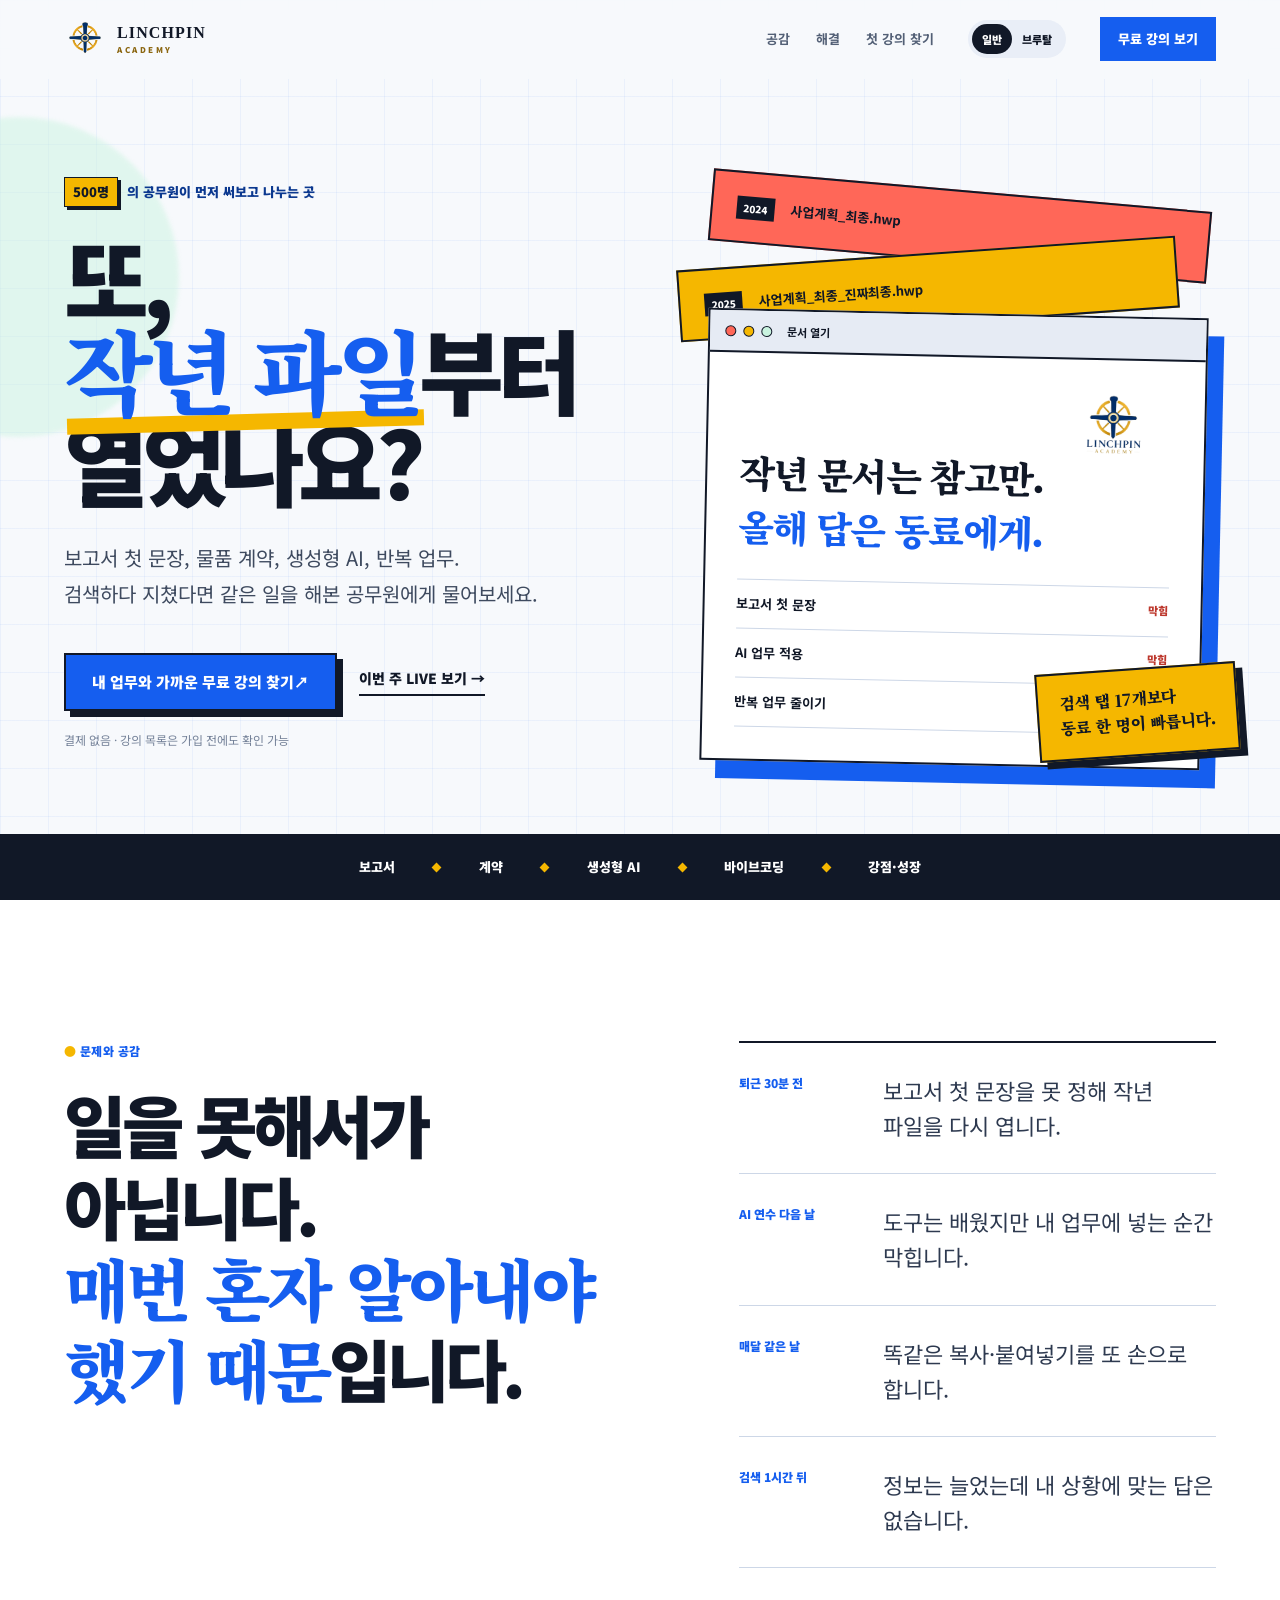
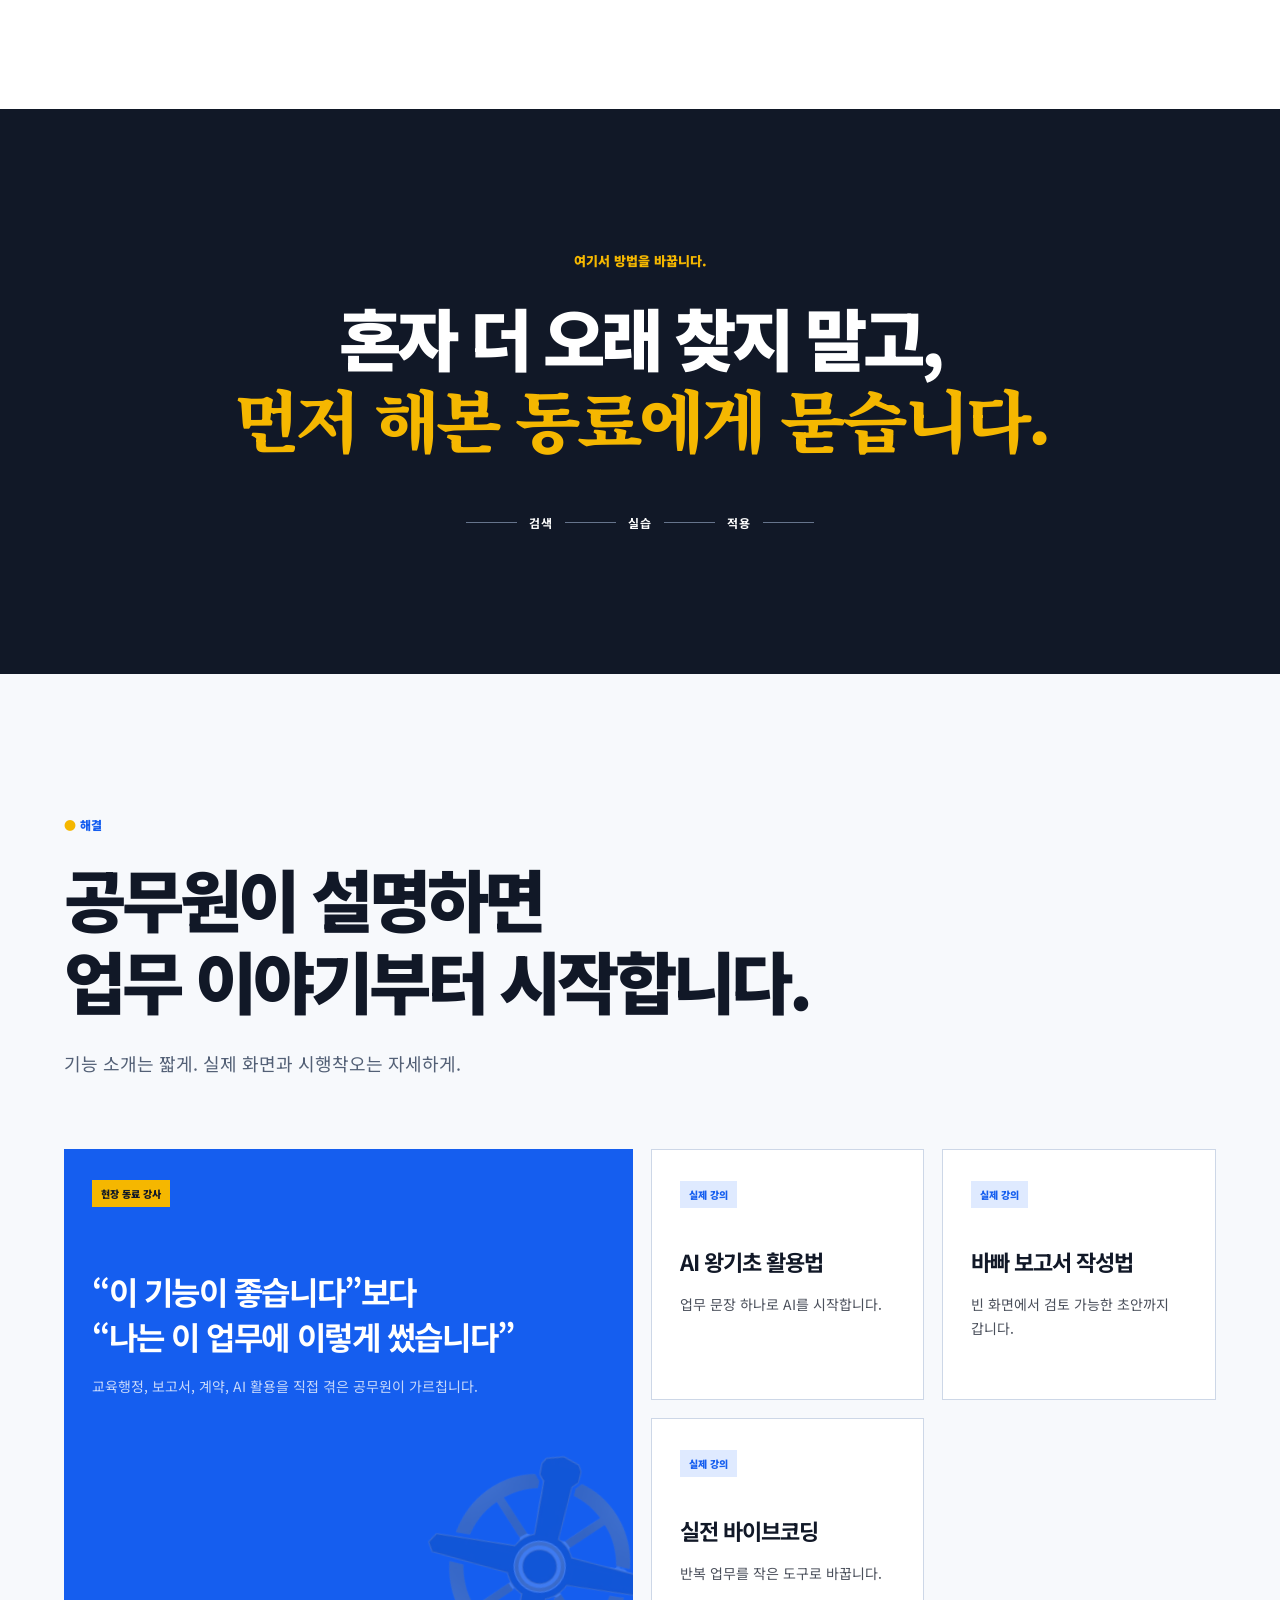
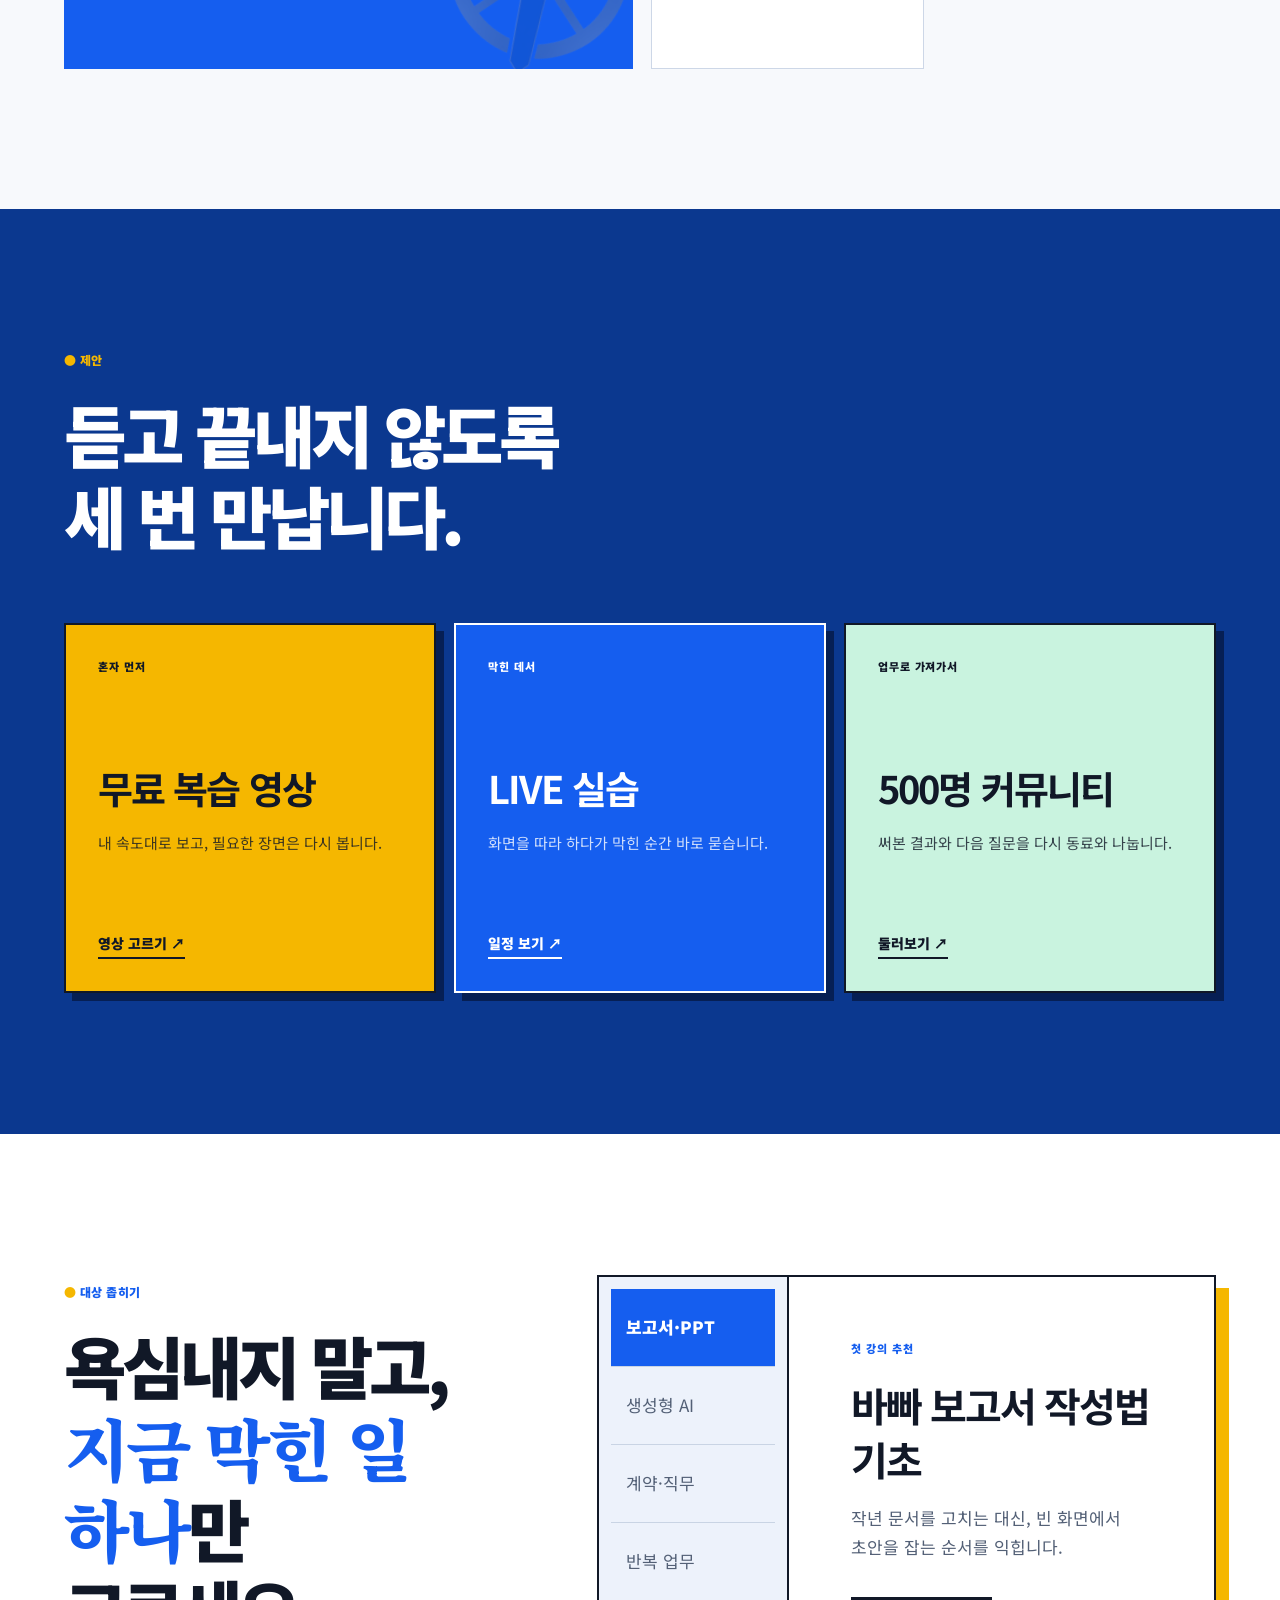
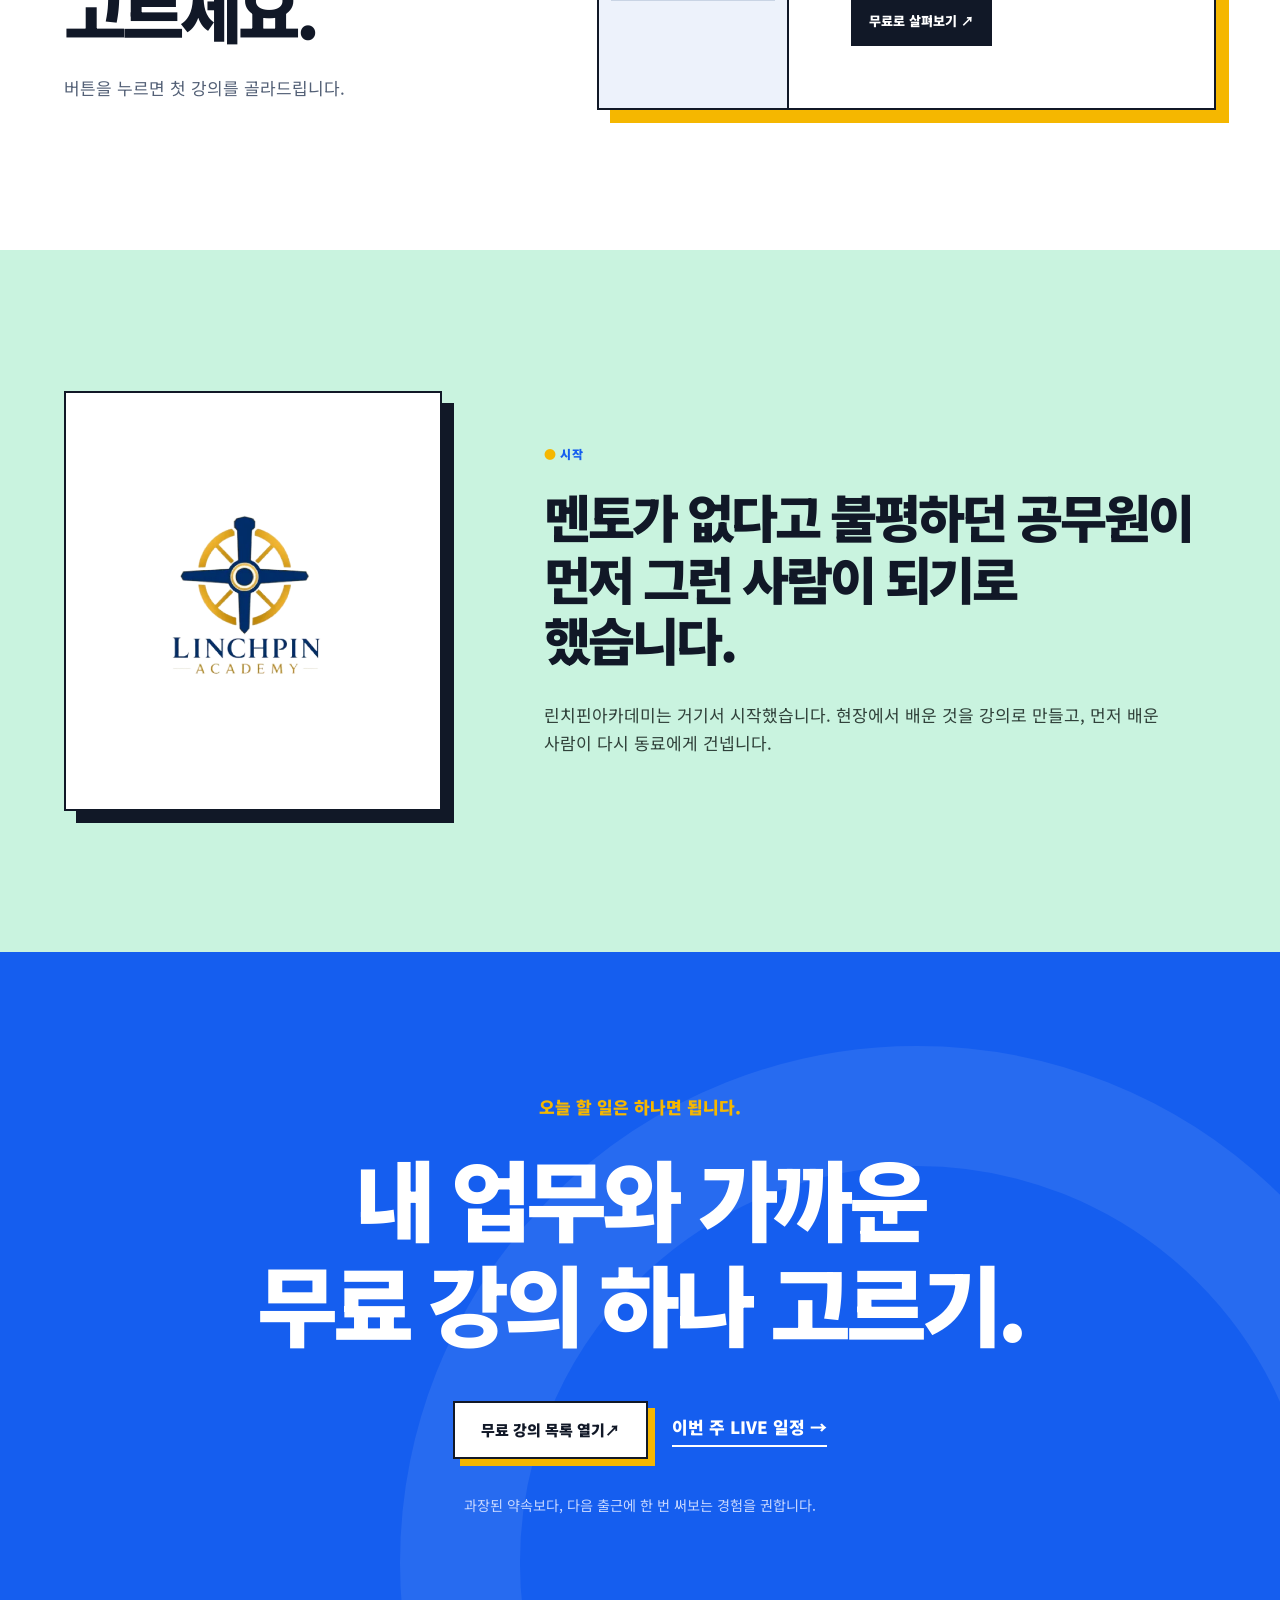
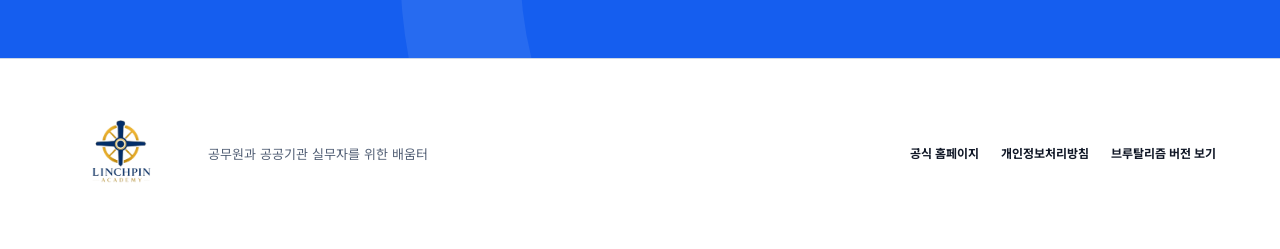
==== commit dac21f73: "Redesign landing page in premium and brutalist styles" ====
--- a/index.html
+++ b/index.html
@@ -3,317 +3,180 @@
   <head>
     <meta charset="UTF-8">
     <meta name="viewport" content="width=device-width, initial-scale=1.0">
-    <meta
-      name="description"
-      content="보고서, 계약, 생성형 AI, 바이브코딩까지. 현장에서 먼저 해본 공무원에게 배우고 다음 출근에 바로 적용하는 린치핀아카데미입니다."
-    >
-    <meta name="theme-color" content="#0A1F44">
+    <meta name="description" content="또 작년 파일부터 열고 있나요? 현장 공무원에게 배우고 내일 업무에 바로 써보는 린치핀아카데미입니다.">
+    <meta name="theme-color" content="#F7F9FC">
     <meta property="og:type" content="website">
     <meta property="og:locale" content="ko_KR">
-    <meta property="og:title" content="린치핀아카데미 | 내일 출근해서 바로 써먹는 배움">
-    <meta
-      property="og:description"
-      content="공무원과 공공기관 실무자를 위한 직무·AI·바이브코딩 배움터"
-    >
+    <meta property="og:title" content="또 작년 파일부터 열었나요? | 린치핀아카데미">
+    <meta property="og:description" content="공무원 500명이 먼저 써보고 나누는 직무·AI·바이브코딩 배움터">
     <meta property="og:url" content="https://obito-ai.github.io/linchpin-public-service-landing/">
     <link rel="canonical" href="https://obito-ai.github.io/linchpin-public-service-landing/">
-    <link rel="preconnect" href="https://fonts.googleapis.com">
-    <link rel="preconnect" href="https://fonts.gstatic.com" crossorigin>
-    <link
-      rel="preload"
-      as="style"
-      href="https://fonts.googleapis.com/css2?family=Gowun+Batang:wght@700&family=Noto+Sans+KR:wght@400;500;600;700;800;900&display=swap"
-    >
-    <link
-      href="https://fonts.googleapis.com/css2?family=Gowun+Batang:wght@700&family=Noto+Sans+KR:wght@400;500;600;700;800;900&display=swap"
-      rel="stylesheet"
-      media="print"
-      onload="this.media='all'"
-    >
-    <noscript>
-      <link
-        href="https://fonts.googleapis.com/css2?family=Gowun+Batang:wght@700&family=Noto+Sans+KR:wght@400;500;600;700;800;900&display=swap"
-        rel="stylesheet"
-      >
-    </noscript>
+    <link rel="preload" href="./assets/fonts/noto-sans-400.woff2" as="font" type="font/woff2" crossorigin>
+    <link rel="preload" href="./assets/fonts/noto-sans-900.woff2" as="font" type="font/woff2" crossorigin>
+    <link rel="preload" href="./assets/fonts/noto-serif-900.woff2" as="font" type="font/woff2" crossorigin>
+    <link rel="preload" href="./assets/linchpin-logo-icon.webp" as="image" type="image/webp">
     <link rel="stylesheet" href="./styles.css">
-    <link rel="icon" href="./assets/linchpin-symbol.svg" type="image/svg+xml">
-    <title>린치핀아카데미 | 공무원의 내일을 바꾸는 실전 배움</title>
+    <link rel="icon" href="./assets/linchpin-logo-icon.webp" type="image/webp">
+    <title>또 작년 파일부터 열었나요? | 린치핀아카데미</title>
   </head>
   <body>
     <a class="skip-link" href="#main">본문으로 바로가기</a>
 
     <header class="site-header" data-header>
       <div class="header-inner">
-        <a class="brand" href="#top" aria-label="린치핀아카데미 홈">
-          <img src="./assets/linchpin-symbol.svg" alt="" width="34" height="34">
-          <span>린치핀아카데미</span>
+        <a class="brand" href="#top">
+          <img src="./assets/linchpin-logo-icon.webp" alt="" width="46" height="46" fetchpriority="high">
+          <span><b>LINCHPIN</b><small>ACADEMY</small></span>
         </a>
-        <nav class="desktop-nav" aria-label="주요 메뉴">
-          <a href="#why">왜 린치핀인가</a>
-          <a href="#learn">무엇을 배우나</a>
-          <a href="#start">시작 방법</a>
+        <nav class="main-nav" aria-label="주요 메뉴">
+          <a href="#problem">공감</a>
+          <a href="#solution">해결</a>
+          <a href="#choose">첫 강의 찾기</a>
         </nav>
-        <a class="header-cta" href="https://linchpin-academy.kr/courses">무료 강의 보기</a>
-        <button class="menu-button" type="button" aria-expanded="false" aria-controls="mobile-nav">
-          <span class="sr-only">메뉴 열기</span>
-          <span></span><span></span>
-        </button>
+        <div class="version-switch" role="group" aria-label="디자인 버전 선택">
+          <span aria-current="page">일반</span>
+          <a href="./brutalist/">브루탈</a>
+        </div>
+        <a class="nav-cta" href="https://linchpin-academy.kr/courses">무료 강의 보기</a>
       </div>
-      <nav class="mobile-nav" id="mobile-nav" aria-label="모바일 메뉴" hidden>
-        <a href="#why">왜 린치핀인가</a>
-        <a href="#learn">무엇을 배우나</a>
-        <a href="#start">시작 방법</a>
-        <a href="https://linchpin-academy.kr/courses">무료 강의 보기</a>
-      </nav>
     </header>
 
     <main id="main">
       <section class="hero" id="top" aria-labelledby="hero-title">
-        <div class="hero-grid" aria-hidden="true"></div>
         <div class="hero-inner">
           <div class="hero-copy reveal">
-            <p class="eyebrow"><span></span> 공무원·공공기관 실무자를 위한 배움터</p>
-            <h1 id="hero-title">내일 출근해서<br><em>바로 써먹는 배움</em></h1>
+            <p class="proof-line"><span>500명</span>의 공무원이 먼저 써보고 나누는 곳</p>
+            <h1 id="hero-title">또,<br><em>작년 파일</em>부터<br>열었나요?</h1>
             <p class="hero-lede">
-              보고서, 계약, 생성형 AI, 바이브코딩. 이론만 듣고 끝내지 않도록,
-              현장에서 먼저 해본 공무원의 과정을 따라 합니다.
+              보고서 첫 문장, 물품 계약, 생성형 AI, 반복 업무.<br>
+              검색하다 지쳤다면 같은 일을 해본 공무원에게 물어보세요.
             </p>
             <div class="hero-actions">
-              <a class="button button-gold" href="https://linchpin-academy.kr/courses">
-                무료 복습 영상부터 보기 <span aria-hidden="true">↗</span>
-              </a>
-              <a class="text-link" href="https://linchpin-academy.kr/live">
-                이번 주 LIVE 일정 <span aria-hidden="true">→</span>
-              </a>
+              <a class="button button-primary" href="https://linchpin-academy.kr/courses">내 업무와 가까운 무료 강의 찾기 <span aria-hidden="true">↗</span></a>
+              <a class="button-link" href="https://linchpin-academy.kr/live">이번 주 LIVE 보기 <span aria-hidden="true">→</span></a>
             </div>
-            <p class="hero-note">회원가입 전에 강의 목록부터 둘러봐도 됩니다.</p>
+            <p class="no-pressure">결제 없음 · 강의 목록은 가입 전에도 확인 가능</p>
           </div>
 
-          <div class="approval-route reveal" role="group" aria-label="린치핀 학습 적용 흐름">
-            <div class="route-head">
-              <span>이번 주 학습 결재선</span>
-              <b>LINCHPIN / 001</b>
+          <div class="file-scene reveal" role="img" aria-label="작년 파일을 반복해 여는 업무 상황을 표현한 그래픽">
+            <div class="file file-back"><span>2024</span><b>사업계획_최종.hwp</b></div>
+            <div class="file file-middle"><span>2025</span><b>사업계획_최종_진짜최종.hwp</b></div>
+            <div class="file file-front">
+              <div class="file-toolbar"><i></i><i></i><i></i><strong>문서 열기</strong></div>
+              <div class="file-body">
+                <img src="./assets/linchpin-logo-primary.webp" alt="린치핀아카데미 로고" width="190" height="131">
+                <p>작년 문서는 참고만.<br><b>올해 답은 동료에게.</b></p>
+                <ul>
+                  <li><span>보고서 첫 문장</span><em>막힘</em></li>
+                  <li><span>AI 업무 적용</span><em>막힘</em></li>
+                  <li><span>반복 업무 줄이기</span><em>막힘</em></li>
+                </ul>
+              </div>
             </div>
-            <ol>
-              <li>
-                <span class="route-index">01</span>
-                <div><b>막힌 업무 하나 정하기</b><small>오늘</small></div>
-              </li>
-              <li>
-                <span class="route-index">02</span>
-                <div><b>비슷한 사례 골라보기</b><small>복습 영상</small></div>
-              </li>
-              <li>
-                <span class="route-index">03</span>
-                <div><b>LIVE에서 직접 따라 하기</b><small>이번 주</small></div>
-              </li>
-              <li>
-                <span class="route-index">04</span>
-                <div><b>다음 출근에 한 번 써보기</b><small>현장 적용</small></div>
-              </li>
-            </ol>
-            <div class="route-stamp">내 업무에<br>적용</div>
+            <div class="hand-note">검색 탭 17개보다<br>동료 한 명이 빠릅니다.</div>
           </div>
         </div>
-        <a class="scroll-cue" href="#why"><span>SCROLL</span><i></i></a>
+        <div class="pain-ribbon" role="note" aria-label="주요 학습 분야">
+          <span>보고서</span><i></i><span>계약</span><i></i><span>생성형 AI</span><i></i><span>바이브코딩</span><i></i><span>강점·성장</span>
+        </div>
       </section>
 
-      <section class="problem section" id="why">
+      <section class="problem section" id="problem" aria-labelledby="problem-title">
         <div class="section-inner problem-layout">
-          <div class="section-intro reveal">
-            <p class="section-label">왜 린치핀인가</p>
-            <h2>검색창에는 답이 많은데,<br>내 업무에 맞는 설명은 드뭅니다.</h2>
+          <div class="problem-quote reveal">
+            <p class="kicker">문제와 공감</p>
+            <h2 id="problem-title">일을 못해서가 아닙니다.<br><em>매번 혼자 알아내야 했기 때문</em>입니다.</h2>
           </div>
-          <div class="problem-list">
-            <article class="problem-row reveal">
-              <span>보고서</span>
-              <p>첫 문장을 붙잡고 있다가 결국 작년 문서를 다시 엽니다.</p>
-            </article>
-            <article class="problem-row reveal">
-              <span>생성형 AI</span>
-              <p>도구는 배웠는데, 보안과 정확성을 지키며 어디에 써야 할지 막막합니다.</p>
-            </article>
-            <article class="problem-row reveal">
-              <span>반복 업무</span>
-              <p>매달 같은 복사·붙여넣기를 하면서도 자동화는 개발자의 일이라 생각합니다.</p>
-            </article>
-            <article class="problem-row reveal">
-              <span>성장</span>
-              <p>혼자 찾아보다 멈추고, 함께 물어볼 동료가 없어 배움이 끊깁니다.</p>
-            </article>
+          <div class="confession-list">
+            <article class="confession reveal"><span>퇴근 30분 전</span><p>보고서 첫 문장을 못 정해 작년 파일을 다시 엽니다.</p></article>
+            <article class="confession reveal"><span>AI 연수 다음 날</span><p>도구는 배웠지만 내 업무에 넣는 순간 막힙니다.</p></article>
+            <article class="confession reveal"><span>매달 같은 날</span><p>똑같은 복사·붙여넣기를 또 손으로 합니다.</p></article>
+            <article class="confession reveal"><span>검색 1시간 뒤</span><p>정보는 늘었는데 내 상황에 맞는 답은 없습니다.</p></article>
           </div>
         </div>
       </section>
 
-      <section class="method section section-navy" aria-labelledby="method-title">
+      <section class="turning-point section" aria-labelledby="turning-title">
+        <div class="section-inner turning-inner reveal">
+          <p>여기서 방법을 바꿉니다.</p>
+          <h2 id="turning-title">혼자 더 오래 찾지 말고,<br><span>먼저 해본 동료에게 묻습니다.</span></h2>
+          <div class="turning-line"><i></i><b>검색</b><i></i><b>실습</b><i></i><b>적용</b><i></i></div>
+        </div>
+      </section>
+
+      <section class="solution section" id="solution" aria-labelledby="solution-title">
         <div class="section-inner">
-          <div class="method-heading reveal">
-            <p class="section-label section-label-light">배우는 방식</p>
-            <h2 id="method-title">전문가의 정답보다,<br>먼저 해본 동료의 과정을 배웁니다.</h2>
+          <div class="section-heading reveal">
+            <p class="kicker">해결</p>
+            <h2 id="solution-title">공무원이 설명하면<br>업무 이야기부터 시작합니다.</h2>
+            <p>기능 소개는 짧게. 실제 화면과 시행착오는 자세하게.</p>
           </div>
-          <div class="method-grid">
-            <article class="method-card reveal">
-              <span class="method-mark">현장</span>
-              <h3>공무원이 가르칩니다</h3>
-              <p>업무 맥락과 제약을 아는 동료 강사가 실제 사례로 설명합니다.</p>
+          <div class="solution-grid">
+            <article class="solution-card solution-card-main reveal">
+              <span class="card-label">현장 동료 강사</span>
+              <h3>“이 기능이 좋습니다”보다<br>“나는 이 업무에 이렇게 썼습니다”</h3>
+              <p>교육행정, 보고서, 계약, AI 활용을 직접 겪은 공무원이 가르칩니다.</p>
+              <img src="./assets/linchpin-logo-icon.webp" alt="" width="220" height="220">
             </article>
-            <article class="method-card reveal">
-              <span class="method-mark">실습</span>
-              <h3>따라 하며 익힙니다</h3>
-              <p>LIVE에서 묻고 실습합니다. 놓친 내용은 복습 영상으로 다시 봅니다.</p>
-            </article>
-            <article class="method-card reveal">
-              <span class="method-mark">적용</span>
-              <h3>내 업무로 끝냅니다</h3>
-              <p>그럴듯한 예제보다 다음 출근에 쓸 수 있는 한 가지를 남깁니다.</p>
-            </article>
+            <article class="solution-card reveal"><span class="card-label">실제 강의</span><h3>AI 왕기초 활용법</h3><p>업무 문장 하나로 AI를 시작합니다.</p></article>
+            <article class="solution-card reveal"><span class="card-label">실제 강의</span><h3>바빠 보고서 작성법</h3><p>빈 화면에서 검토 가능한 초안까지 갑니다.</p></article>
+            <article class="solution-card reveal"><span class="card-label">실제 강의</span><h3>실전 바이브코딩</h3><p>반복 업무를 작은 도구로 바꿉니다.</p></article>
           </div>
         </div>
       </section>
 
-      <section class="finder section" id="learn" aria-labelledby="finder-title">
-        <div class="section-inner finder-layout">
-          <div class="finder-copy reveal">
-            <p class="section-label">첫 강의 찾기</p>
-            <h2 id="finder-title">지금 가장 답답한 업무는<br>무엇입니까?</h2>
-            <p>하나를 고르면 첫 강의를 추천합니다. 거창한 계획보다 지금 막힌 일에서 시작해 보세요.</p>
+      <section class="offer section" aria-labelledby="offer-title">
+        <div class="section-inner">
+          <div class="offer-intro reveal">
+            <p class="kicker">제안</p>
+            <h2 id="offer-title">듣고 끝내지 않도록<br>세 번 만납니다.</h2>
           </div>
-          <div class="finder-tool reveal">
-            <div class="finder-options" role="group" aria-label="관심 업무 선택">
-              <button type="button" class="finder-option is-active" data-path="ai" aria-pressed="true">생성형 AI가 낯설다</button>
-              <button type="button" class="finder-option" data-path="document" aria-pressed="false">보고서·PPT가 오래 걸린다</button>
-              <button type="button" class="finder-option" data-path="practice" aria-pressed="false">계약·직무 기초가 필요하다</button>
-              <button type="button" class="finder-option" data-path="coding" aria-pressed="false">반복 업무를 줄이고 싶다</button>
+          <div class="offer-steps">
+            <article class="offer-step reveal"><span>혼자 먼저</span><h3>무료 복습 영상</h3><p>내 속도대로 보고, 필요한 장면은 다시 봅니다.</p><a href="https://linchpin-academy.kr/courses">영상 고르기 <span aria-hidden="true">↗</span></a></article>
+            <article class="offer-step offer-step-blue reveal"><span>막힌 데서</span><h3>LIVE 실습</h3><p>화면을 따라 하다가 막힌 순간 바로 묻습니다.</p><a href="https://linchpin-academy.kr/live">일정 보기 <span aria-hidden="true">↗</span></a></article>
+            <article class="offer-step offer-step-mint reveal"><span>업무로 가져가서</span><h3>500명 커뮤니티</h3><p>써본 결과와 다음 질문을 다시 동료와 나눕니다.</p><a href="https://linchpin-academy.kr/community?tab=board">둘러보기 <span aria-hidden="true">↗</span></a></article>
+          </div>
+        </div>
+      </section>
+
+      <section class="chooser section" id="choose" aria-labelledby="chooser-title">
+        <div class="section-inner chooser-layout">
+          <div class="chooser-copy reveal"><p class="kicker">대상 좁히기</p><h2 id="chooser-title">욕심내지 말고,<br><em>지금 막힌 일 하나</em>만 고르세요.</h2><p>버튼을 누르면 첫 강의를 골라드립니다.</p></div>
+          <div class="chooser-panel reveal">
+            <div class="chooser-tabs" role="group" aria-label="지금 막힌 업무 선택">
+              <button class="chooser-tab is-active" type="button" data-path="document" aria-pressed="true">보고서·PPT</button>
+              <button class="chooser-tab" type="button" data-path="ai" aria-pressed="false">생성형 AI</button>
+              <button class="chooser-tab" type="button" data-path="contract" aria-pressed="false">계약·직무</button>
+              <button class="chooser-tab" type="button" data-path="coding" aria-pressed="false">반복 업무</button>
             </div>
-            <div class="finder-result" aria-live="polite">
-              <p class="result-label">추천 시작점</p>
-              <h3 data-result-title>AI 왕기초 활용법</h3>
-              <p data-result-description>어려운 용어보다 실제 업무 문장으로 시작합니다. AI를 처음 쓰는 공무원에게 맞는 순서입니다.</p>
-              <a data-result-link href="https://linchpin-academy.kr/courses">이 강의부터 살펴보기 <span aria-hidden="true">→</span></a>
+            <div class="chooser-result" aria-live="polite">
+              <span>첫 강의 추천</span><h3 data-result-title>바빠 보고서 작성법 기초</h3><p data-result-copy>작년 문서를 고치는 대신, 빈 화면에서 초안을 잡는 순서를 익힙니다.</p><a href="https://linchpin-academy.kr/courses">무료로 살펴보기 <span aria-hidden="true">↗</span></a>
             </div>
           </div>
         </div>
       </section>
 
-      <section class="curriculum section" aria-labelledby="curriculum-title">
-        <div class="section-inner">
-          <div class="curriculum-head reveal">
-            <div>
-              <p class="section-label">실제 강의</p>
-              <h2 id="curriculum-title">공무원 업무에서 출발한 강의</h2>
-            </div>
-            <a href="https://linchpin-academy.kr/courses">전체 강의 보기 <span aria-hidden="true">↗</span></a>
-          </div>
-          <div class="course-list">
-            <a class="course-row reveal" href="https://linchpin-academy.kr/courses">
-              <span class="course-number" aria-hidden="true">◆</span>
-              <div><small>AI 기초</small><h3>AI 왕기초 활용법</h3></div>
-              <p>생성형 AI를 업무 문장에 처음 붙여보는 수업</p>
-              <i aria-hidden="true">↗</i>
-            </a>
-            <a class="course-row reveal" href="https://linchpin-academy.kr/courses">
-              <span class="course-number" aria-hidden="true">◆</span>
-              <div><small>문서 실무</small><h3>바빠 보고서 작성법 기초</h3></div>
-              <p>막막한 초안부터 검토 가능한 문서까지</p>
-              <i aria-hidden="true">↗</i>
-            </a>
-            <a class="course-row reveal" href="https://linchpin-academy.kr/courses">
-              <span class="course-number" aria-hidden="true">◆</span>
-              <div><small>직무 기초</small><h3>기초부터 탄탄한 물품 계약</h3></div>
-              <p>급식과 교복 사례로 배우는 계약 업무</p>
-              <i aria-hidden="true">↗</i>
-            </a>
-            <a class="course-row reveal" href="https://linchpin-academy.kr/courses">
-              <span class="course-number" aria-hidden="true">◆</span>
-              <div><small>업무 자동화</small><h3>교행 업무에 활용하는 실전 바이브코딩</h3></div>
-              <p>코드를 외우지 않고 작은 업무 도구를 만드는 과정</p>
-              <i aria-hidden="true">↗</i>
-            </a>
-          </div>
+      <section class="story section" aria-labelledby="story-title">
+        <div class="section-inner story-layout">
+          <div class="story-logo reveal"><img src="./assets/linchpin-logo-primary.webp" alt="린치핀아카데미" width="360" height="248"></div>
+          <div class="story-copy reveal"><p class="kicker">시작</p><h2 id="story-title">멘토가 없다고 불평하던 공무원이<br>먼저 그런 사람이 되기로 했습니다.</h2><p>린치핀아카데미는 거기서 시작했습니다. 현장에서 배운 것을 강의로 만들고, 먼저 배운 사람이 다시 동료에게 건넵니다.</p></div>
         </div>
       </section>
 
-      <section class="origin section" aria-labelledby="origin-title">
-        <div class="origin-band"></div>
-        <div class="section-inner origin-layout">
-          <div class="origin-quote reveal">
-            <span class="quote-mark" aria-hidden="true">“</span>
-            <blockquote id="origin-title">
-              멘토가 없다는 불만에서 멈추지 않고,<br>서로의 멘토가 되는 구조를 만들었습니다.
-            </blockquote>
-          </div>
-          <div class="origin-story reveal">
-            <p>
-              린치핀아카데미는 조직문화에 답답함을 느끼던 한 교육행정 공무원의 질문에서 시작했습니다.
-              누군가 길을 보여주길 기다리는 대신, 먼저 배우고 나누는 사람이 되기로 했습니다.
-            </p>
-            <p>
-              카카오 오픈채팅에서 시작한 500명 규모의 공무원 커뮤니티. 지금도 현장의 경험을 강의로 바꾸고,
-              배운 사람은 다시 동료에게 건넵니다.
-            </p>
-            <a href="https://linchpin-academy.kr/about">린치핀 이야기 더 보기 <span aria-hidden="true">→</span></a>
-          </div>
-        </div>
-      </section>
-
-      <section class="start section section-sky" id="start" aria-labelledby="start-title">
-        <div class="section-inner">
-          <div class="start-head reveal">
-            <p class="section-label">첫 일주일</p>
-            <h2 id="start-title">일주일이면 충분합니다.<br>작게 보고, 묻고, 한 번 써보세요.</h2>
-          </div>
-          <ol class="week-plan">
-            <li class="reveal">
-              <span>DAY 1</span>
-              <h3>무료 영상 하나 고르기</h3>
-              <p>지금 맡은 업무와 가장 가까운 강의를 고릅니다.</p>
-            </li>
-            <li class="reveal">
-              <span>DAY 3</span>
-              <h3>궁금한 점 적어두기</h3>
-              <p>내 상황과 다른 부분, 바로 써보고 싶은 부분을 한 줄로 남깁니다.</p>
-            </li>
-            <li class="reveal">
-              <span>DAY 5</span>
-              <h3>LIVE 또는 커뮤니티에서 묻기</h3>
-              <p>혼자 검색하다 멈추지 않고 먼저 해본 동료에게 묻습니다.</p>
-            </li>
-            <li class="reveal">
-              <span>NEXT WORKDAY</span>
-              <h3>내 업무에 한 번 적용하기</h3>
-              <p>완벽하게 바꾸려 하지 말고, 문장 하나나 반복 작업 하나부터 바꿉니다.</p>
-            </li>
-          </ol>
-        </div>
-      </section>
-
-      <section class="final-cta section" aria-labelledby="final-title">
-        <div class="final-orbit" aria-hidden="true"></div>
-        <div class="section-inner final-content reveal">
-          <p>LINCHPIN ACADEMY</p>
-          <h2 id="final-title">오늘 배운 것을<br>내일 업무에 써보는 사람.</h2>
-          <span>그 사람이 조직의 흐름을 바꿉니다.</span>
-          <div class="final-actions">
-            <a class="button button-gold" href="https://linchpin-academy.kr/courses">무료 강의로 시작하기 <span aria-hidden="true">↗</span></a>
-            <a class="button button-outline" href="https://linchpin-academy.kr/live">LIVE 일정 보기</a>
-          </div>
+      <section class="action section" aria-labelledby="action-title">
+        <div class="section-inner action-inner reveal">
+          <p>오늘 할 일은 하나면 됩니다.</p>
+          <h2 id="action-title">내 업무와 가까운<br>무료 강의 하나 고르기.</h2>
+          <div class="action-buttons"><a class="button button-light" href="https://linchpin-academy.kr/courses">무료 강의 목록 열기 <span aria-hidden="true">↗</span></a><a class="action-live" href="https://linchpin-academy.kr/live">이번 주 LIVE 일정 <span aria-hidden="true">→</span></a></div>
+          <small>과장된 약속보다, 다음 출근에 한 번 써보는 경험을 권합니다.</small>
         </div>
       </section>
     </main>
 
     <footer class="site-footer">
       <div class="footer-inner">
-        <a class="brand footer-brand" href="#top">
-          <img src="./assets/linchpin-symbol.svg" alt="" width="30" height="30">
-          <span>린치핀아카데미</span>
-        </a>
-        <p>공무원과 공공기관 구성원이 현장의 경험을 배우고 나누는 교육 커뮤니티</p>
-        <div class="footer-links">
-          <a href="https://linchpin-academy.kr">공식 홈페이지</a>
-          <a href="https://linchpin-academy.kr/privacy">개인정보처리방침</a>
-          <a href="https://linchpin-academy.kr/terms">이용약관</a>
-        </div>
+        <div class="footer-brand"><img src="./assets/linchpin-logo-primary.webp" alt="린치핀아카데미" width="150" height="104"><p>공무원과 공공기관 실무자를 위한 배움터</p></div>
+        <div class="footer-links"><a href="https://linchpin-academy.kr">공식 홈페이지</a><a href="https://linchpin-academy.kr/privacy">개인정보처리방침</a><a href="./brutalist/">브루탈리즘 버전 보기</a></div>
       </div>
     </footer>
 
--- a/styles.css
+++ b/styles.css
@@ -1,82 +1,54 @@
+@font-face { font-family: "Noto Sans KR"; src: url("./assets/fonts/noto-sans-400.woff2") format("woff2"); font-weight: 400; font-display: swap; }
+@font-face { font-family: "Noto Sans KR"; src: url("./assets/fonts/noto-sans-700.woff2") format("woff2"); font-weight: 700; font-display: swap; }
+@font-face { font-family: "Noto Sans KR"; src: url("./assets/fonts/noto-sans-900.woff2") format("woff2"); font-weight: 800 900; font-display: swap; }
+@font-face { font-family: "Noto Serif KR"; src: url("./assets/fonts/noto-serif-900.woff2") format("woff2"); font-weight: 900; font-display: swap; }
+
 :root {
-  --sea: #0a1f44;
-  --sea-2: #12305f;
-  --sea-deep: #06152f;
-  --gold: #f2b83a;
-  --gold-pale: #fff1c4;
-  --foam: #ffffff;
-  --sky: #eaf0f8;
-  --line: #dce4ef;
-  --ink: #0a1f44;
-  --ink-2: #4a5873;
-  --mist: #afc0da;
-  --max: 1180px;
+  --ink: #111827;
+  --muted: #536076;
+  --paper: #f7f9fc;
+  --white: #ffffff;
+  --line: #cdd7e7;
+  --cobalt: #155eef;
+  --cobalt-dark: #0b388f;
+  --sun: #f5b700;
+  --coral: #ff6758;
+  --mint: #c9f3df;
+  --ice: #dfeaff;
+  --max: 1200px;
   --gutter: clamp(20px, 5vw, 72px);
   --sans: "Noto Sans KR", system-ui, -apple-system, BlinkMacSystemFont, sans-serif;
-  --serif: "Gowun Batang", serif;
-  --ease: cubic-bezier(0.2, 0.8, 0.2, 1);
-}
-
-* {
-  box-sizing: border-box;
-}
+  --serif: "Noto Serif KR", serif;
+  --ease: cubic-bezier(0.2, 0.75, 0.15, 1);
+}
+
+* { box-sizing: border-box; }
 
 html {
   scroll-behavior: smooth;
-  scroll-padding-top: 80px;
+  scroll-padding-top: 90px;
   overflow-x: clip;
 }
 
 body {
   margin: 0;
   color: var(--ink);
-  background: var(--foam);
+  background: var(--paper);
   font-family: var(--sans);
   font-size: 17px;
-  line-height: 1.72;
+  line-height: 1.7;
   word-break: keep-all;
   -webkit-font-smoothing: antialiased;
   overflow-x: clip;
 }
 
-body.menu-open {
-  overflow: hidden;
-}
-
-a {
-  color: inherit;
-  text-decoration: none;
-}
-
-button,
-a {
-  -webkit-tap-highlight-color: transparent;
-}
-
-button {
-  font: inherit;
-}
-
-img {
-  display: block;
-  max-width: 100%;
-}
+a { color: inherit; text-decoration: none; }
+img { display: block; max-width: 100%; height: auto; }
+button { font: inherit; }
 
 :focus-visible {
-  outline: 3px solid #ffe7a8;
+  outline: 3px solid var(--sun);
   outline-offset: 4px;
-}
-
-.sr-only {
-  position: absolute;
-  width: 1px;
-  height: 1px;
-  padding: 0;
-  margin: -1px;
-  overflow: hidden;
-  clip: rect(0, 0, 0, 0);
-  white-space: nowrap;
-  border: 0;
 }
 
 .skip-link {
@@ -84,1190 +56,718 @@
   top: 10px;
   left: 10px;
   z-index: 200;
-  padding: 10px 16px;
-  color: var(--sea);
-  background: var(--gold);
+  padding: 11px 16px;
+  color: #fff;
+  background: var(--ink);
   font-weight: 800;
-  transform: translateY(-150%);
-}
-
-.skip-link:focus {
-  transform: translateY(0);
+  transform: translateY(-160%);
+}
+
+.skip-link:focus { transform: translateY(0); }
+
+.header-inner,
+.hero-inner,
+.section-inner,
+.footer-inner {
+  width: min(100%, calc(var(--max) + var(--gutter) * 2));
+  margin-inline: auto;
+  padding-inline: var(--gutter);
 }
 
 .site-header {
   position: fixed;
   inset: 0 0 auto;
   z-index: 100;
-  color: #fff;
+  background: rgba(247, 249, 252, 0.92);
   border-bottom: 1px solid transparent;
-  transition: background 220ms ease, border-color 220ms ease;
-}
-
-.site-header.is-scrolled,
-.site-header.is-open {
-  background: rgba(6, 21, 47, 0.96);
-  border-color: rgba(255, 255, 255, 0.1);
-  backdrop-filter: blur(12px);
-}
-
-.header-inner,
-.footer-inner,
-.section-inner,
-.hero-inner {
-  width: min(100%, calc(var(--max) + var(--gutter) * 2));
-  margin: 0 auto;
-  padding-inline: var(--gutter);
-}
-
-.hero-inner > *,
-.hero-copy,
-.approval-route {
-  min-width: 0;
+  backdrop-filter: blur(16px);
+  transition: border-color 180ms ease, box-shadow 180ms ease;
+}
+
+.site-header.is-scrolled {
+  border-color: var(--line);
+  box-shadow: 0 8px 30px rgba(27, 43, 73, 0.06);
 }
 
 .header-inner {
   display: flex;
   align-items: center;
-  min-height: 72px;
-  gap: 42px;
+  min-height: 78px;
+  gap: 34px;
 }
 
 .brand {
   display: inline-flex;
   align-items: center;
   gap: 11px;
+  flex: none;
+}
+
+.brand img {
+  width: 42px;
+  height: 42px;
+  object-fit: contain;
+}
+
+.brand span { display: grid; line-height: 1; }
+.brand b { font-family: Georgia, serif; font-size: 16px; letter-spacing: .07em; }
+.brand small { margin-top: 5px; color: #8b6610; font-size: 8px; font-weight: 800; letter-spacing: .32em; }
+
+.main-nav {
+  display: flex;
+  align-items: center;
+  gap: 26px;
+  margin-left: auto;
+}
+
+.main-nav a {
+  color: var(--muted);
+  font-size: 13px;
+  font-weight: 700;
+}
+
+.main-nav a:hover { color: var(--cobalt); }
+
+.version-switch {
+  display: flex;
+  align-items: center;
+  padding: 4px;
+  background: #e9eef7;
+  border-radius: 999px;
+  font-size: 11px;
+  font-weight: 800;
+}
+
+.version-switch span,
+.version-switch a {
+  padding: 6px 10px;
+  border-radius: 999px;
+}
+
+.version-switch span { color: #fff; background: var(--ink); }
+.version-switch a:hover { color: var(--cobalt); }
+
+.nav-cta {
+  display: inline-flex;
+  align-items: center;
+  justify-content: center;
   min-height: 44px;
-  font-size: 18px;
-  font-weight: 900;
-  letter-spacing: -0.03em;
-}
-
-.brand img {
-  width: 34px;
-  height: 34px;
-}
-
-.desktop-nav {
-  display: flex;
-  align-items: center;
-  gap: 30px;
-  margin-left: auto;
-}
-
-.desktop-nav a {
-  color: var(--mist);
-  font-size: 14px;
-  font-weight: 700;
-  transition: color 180ms ease;
-}
-
-.desktop-nav a:hover {
+  padding-inline: 18px;
   color: #fff;
-}
-
-.header-cta {
-  display: inline-flex;
-  align-items: center;
-  justify-content: center;
-  min-height: 42px;
-  padding: 0 19px;
-  color: var(--sea);
-  background: var(--gold);
-  font-size: 14px;
+  background: var(--cobalt);
+  font-size: 13px;
   font-weight: 800;
-}
-
-.menu-button,
-.mobile-nav {
-  display: none;
 }
 
 .hero {
   position: relative;
-  display: grid;
   min-height: 100svh;
-  color: #fff;
-  background: var(--sea-deep);
-  overflow: hidden;
+  padding-top: 78px;
+  background:
+    linear-gradient(90deg, rgba(21, 94, 239, .055) 1px, transparent 1px),
+    linear-gradient(rgba(21, 94, 239, .055) 1px, transparent 1px),
+    var(--paper);
+  background-size: 48px 48px;
 }
 
 .hero::before {
   position: absolute;
-  inset: auto -10vw -40vh auto;
-  width: min(70vw, 900px);
-  aspect-ratio: 1;
+  top: 13%;
+  left: -11vw;
+  width: 320px;
+  height: 320px;
   content: "";
-  border: 1px solid rgba(242, 184, 58, 0.2);
+  background: var(--mint);
   border-radius: 50%;
-  box-shadow: 0 0 0 80px rgba(242, 184, 58, 0.035), 0 0 0 160px rgba(242, 184, 58, 0.025);
-}
-
-.hero-grid {
-  position: absolute;
-  inset: 0;
-  opacity: 0.7;
-  background-image:
-    linear-gradient(rgba(175, 192, 218, 0.055) 1px, transparent 1px),
-    linear-gradient(90deg, rgba(175, 192, 218, 0.055) 1px, transparent 1px);
-  background-size: 72px 72px;
-  mask-image: linear-gradient(to bottom, #000 0%, rgba(0, 0, 0, 0.8) 65%, transparent 100%);
+  filter: blur(2px);
+  opacity: .48;
 }
 
 .hero-inner {
   position: relative;
   z-index: 1;
   display: grid;
-  grid-template-columns: minmax(0, 1.18fr) minmax(360px, 0.82fr);
-  align-items: center;
-  gap: clamp(64px, 8vw, 120px);
-  padding-block: 150px 110px;
-}
-
-.eyebrow,
-.section-label {
-  margin: 0 0 24px;
-  color: var(--sea-2);
+  grid-template-columns: minmax(0, 1.05fr) minmax(420px, .95fr);
+  align-items: center;
+  gap: clamp(52px, 7vw, 110px);
+  min-height: calc(100svh - 144px);
+  padding-block: 90px 110px;
+}
+
+.hero-copy,
+.file-scene { min-width: 0; }
+
+.proof-line {
+  display: inline-flex;
+  align-items: center;
+  gap: 9px;
+  margin: 0 0 25px;
+  color: var(--cobalt-dark);
+  font-size: 13px;
+  font-weight: 800;
+}
+
+.proof-line span {
+  display: inline-grid;
+  place-items: center;
+  min-width: 54px;
+  height: 30px;
+  padding-inline: 8px;
+  color: var(--ink);
+  background: var(--sun);
+  border: 1px solid var(--ink);
+  box-shadow: 3px 3px 0 var(--ink);
+}
+
+.hero h1 {
+  margin: 0;
+  font-size: clamp(54px, 7.2vw, 104px);
+  font-weight: 900;
+  line-height: .99;
+  letter-spacing: -.075em;
+}
+
+.hero h1 em {
+  position: relative;
+  z-index: 0;
+  color: var(--cobalt);
+  font-family: var(--serif);
+  font-style: normal;
+  letter-spacing: -.065em;
+}
+
+.hero h1 em::after {
+  position: absolute;
+  right: -.05em;
+  bottom: .05em;
+  left: .03em;
+  z-index: -1;
+  height: .17em;
+  content: "";
+  background: var(--sun);
+  transform: rotate(-1.5deg);
+}
+
+.hero-lede {
+  margin: 34px 0 0;
+  color: #3e4a5f;
+  font-size: clamp(17px, 1.7vw, 20px);
+  line-height: 1.82;
+}
+
+.hero-actions {
+  display: flex;
+  align-items: center;
+  gap: 22px;
+  margin-top: 40px;
+}
+
+.button {
+  display: inline-flex;
+  align-items: center;
+  justify-content: center;
+  min-height: 58px;
+  padding-inline: 26px;
+  font-size: 15px;
+  font-weight: 900;
+  transition: transform 180ms var(--ease), box-shadow 180ms var(--ease);
+}
+
+.button:hover {
+  transform: translate(-3px, -3px);
+}
+
+.button-primary {
+  color: #fff;
+  background: var(--cobalt);
+  border: 2px solid var(--ink);
+  box-shadow: 6px 6px 0 var(--ink);
+}
+
+.button-primary:hover { box-shadow: 9px 9px 0 var(--ink); }
+
+.button-link {
+  padding-bottom: 3px;
+  border-bottom: 2px solid var(--ink);
+  font-size: 14px;
+  font-weight: 800;
+}
+
+.no-pressure {
+  margin: 19px 0 0;
+  color: #748198;
+  font-size: 12px;
+}
+
+.file-scene {
+  position: relative;
+  min-height: 590px;
+  perspective: 1200px;
+}
+
+.file {
+  position: absolute;
+  right: 0;
+  width: min(100%, 500px);
+  border: 2px solid var(--ink);
+}
+
+.file-back,
+.file-middle {
+  display: flex;
+  align-items: center;
+  gap: 16px;
+  height: 72px;
+  padding: 0 24px;
+  font-size: 13px;
+}
+
+.file-back span,
+.file-middle span {
+  padding: 3px 7px;
+  color: #fff;
+  background: var(--ink);
+  font-size: 10px;
+  font-weight: 900;
+}
+
+.file-back {
+  top: 22px;
+  right: 6px;
+  background: var(--coral);
+  transform: rotate(5deg);
+}
+
+.file-middle {
+  top: 85px;
+  right: 38px;
+  background: var(--sun);
+  transform: rotate(-4deg);
+}
+
+.file-front {
+  top: 145px;
+  right: 12px;
+  min-height: 380px;
+  background: #fff;
+  box-shadow: 16px 18px 0 var(--cobalt);
+  transform: rotate(1.2deg);
+}
+
+.file-toolbar {
+  display: flex;
+  align-items: center;
+  gap: 7px;
+  height: 42px;
+  padding: 0 15px;
+  background: #e6ebf4;
+  border-bottom: 2px solid var(--ink);
+}
+
+.file-toolbar i {
+  width: 11px;
+  height: 11px;
+  background: var(--white);
+  border: 1px solid var(--ink);
+  border-radius: 50%;
+}
+
+.file-toolbar i:first-child { background: var(--coral); }
+.file-toolbar i:nth-child(2) { background: var(--sun); }
+.file-toolbar i:nth-child(3) { background: var(--mint); }
+.file-toolbar strong { margin-left: 8px; font-size: 11px; }
+
+.file-body { padding: 28px 32px 32px; }
+.file-body img { width: 112px; height: auto; margin-left: auto; }
+
+.file-body > p {
+  margin: -12px 0 25px;
+  font-family: var(--serif);
+  font-size: clamp(26px, 3vw, 37px);
+  line-height: 1.45;
+  letter-spacing: -.045em;
+}
+
+.file-body > p b { color: var(--cobalt); }
+
+.file-body ul { margin: 0; padding: 0; list-style: none; border-top: 1px solid var(--line); }
+.file-body li { display: flex; justify-content: space-between; gap: 14px; padding: 13px 0; border-bottom: 1px solid var(--line); font-size: 13px; font-weight: 700; }
+.file-body li em { color: #bd382d; font-size: 11px; font-style: normal; font-weight: 900; }
+
+.hand-note {
+  position: absolute;
+  right: -22px;
+  bottom: 2px;
+  z-index: 2;
+  padding: 17px 21px;
+  color: var(--ink);
+  background: var(--sun);
+  border: 2px solid var(--ink);
+  box-shadow: 7px 7px 0 var(--ink);
+  font-family: var(--serif);
+  font-size: 16px;
+  font-weight: 900;
+  line-height: 1.55;
+  transform: rotate(-4deg);
+}
+
+.pain-ribbon {
+  position: absolute;
+  inset: auto 0 0;
+  display: flex;
+  justify-content: center;
+  align-items: center;
+  gap: clamp(16px, 3vw, 42px);
+  min-height: 66px;
+  color: #fff;
+  background: var(--ink);
+  font-size: 13px;
+  font-weight: 800;
+}
+
+.pain-ribbon i {
+  width: 7px;
+  height: 7px;
+  background: var(--sun);
+  transform: rotate(45deg);
+}
+
+.section { padding-block: clamp(96px, 11vw, 158px); }
+
+.kicker {
+  margin: 0 0 22px;
+  color: var(--cobalt);
   font-size: 12px;
   font-weight: 900;
-  letter-spacing: 0.14em;
-}
-
-.eyebrow {
-  display: flex;
-  align-items: center;
-  gap: 11px;
-  color: var(--mist);
-}
-
-.eyebrow span {
-  width: 28px;
-  border-top: 2px solid var(--gold);
-}
-
-.hero h1 {
-  max-width: 760px;
+  letter-spacing: .04em;
+}
+
+.kicker::before { content: "● "; color: var(--sun); }
+
+.section h2 {
   margin: 0;
-  font-size: clamp(48px, 6.4vw, 90px);
+  font-size: clamp(38px, 5.3vw, 68px);
   font-weight: 900;
-  line-height: 1.08;
-  letter-spacing: -0.065em;
-}
-
-.hero h1 em {
-  color: var(--gold);
-  font-family: var(--serif);
-  font-style: normal;
-  font-weight: 700;
-  letter-spacing: -0.055em;
-}
-
-.hero-lede {
-  max-width: 680px;
-  margin: 34px 0 0;
-  color: #d6e0ef;
-  font-size: clamp(18px, 2vw, 22px);
-  line-height: 1.75;
-}
-
-.hero-actions,
-.final-actions {
-  display: flex;
-  align-items: center;
+  line-height: 1.2;
+  letter-spacing: -.06em;
+}
+
+.problem { background: #fff; }
+
+.problem-layout {
+  display: grid;
+  grid-template-columns: minmax(0, 1.08fr) minmax(420px, .92fr);
+  gap: clamp(60px, 9vw, 130px);
+  align-items: start;
+}
+
+.problem-quote { position: sticky; top: 125px; }
+.problem-quote em { color: var(--cobalt); font-family: var(--serif); font-style: normal; }
+
+.confession-list { border-top: 2px solid var(--ink); }
+
+.confession {
+  display: grid;
+  grid-template-columns: 120px 1fr;
   gap: 24px;
-  margin-top: 42px;
-}
-
-.button {
+  padding: 30px 0;
+  border-bottom: 1px solid var(--line);
+}
+
+.confession span { color: var(--cobalt); font-size: 12px; font-weight: 900; }
+.confession p { margin: 0; color: #2e3a50; font-size: clamp(18px, 2vw, 22px); line-height: 1.6; }
+
+.turning-point {
+  color: #fff;
+  background: var(--ink);
+}
+
+.turning-inner { text-align: center; }
+.turning-inner > p { margin: 0 0 24px; color: var(--sun); font-size: 13px; font-weight: 900; }
+.turning-inner h2 span { color: var(--sun); font-family: var(--serif); }
+
+.turning-line {
+  display: flex;
+  justify-content: center;
+  align-items: center;
+  gap: 12px;
+  margin-top: 54px;
+}
+
+.turning-line i { width: clamp(16px, 4vw, 72px); border-top: 1px solid #66748c; }
+.turning-line b { font-size: 12px; letter-spacing: .08em; }
+
+.solution { background: var(--paper); }
+
+.section-heading { max-width: 820px; }
+.section-heading > p:last-child { margin: 28px 0 0; color: var(--muted); font-size: 18px; }
+
+.solution-grid {
+  display: grid;
+  grid-template-columns: 1.35fr .65fr .65fr;
+  gap: 18px;
+  margin-top: 70px;
+}
+
+.solution-card {
+  position: relative;
+  min-height: 250px;
+  padding: 28px;
+  background: #fff;
+  border: 1px solid var(--line);
+  overflow: hidden;
+}
+
+.solution-card-main {
+  grid-row: span 2;
+  min-height: 520px;
+  color: #fff;
+  background: var(--cobalt);
+  border: 0;
+}
+
+.card-label {
   display: inline-flex;
-  align-items: center;
-  justify-content: center;
-  min-height: 58px;
-  padding: 0 28px;
-  font-size: 16px;
-  font-weight: 800;
-  transition: transform 180ms var(--ease), background 180ms ease;
-}
-
-.button:hover {
-  transform: translateY(-3px);
-}
-
-.button-gold {
-  color: var(--sea);
-  background: var(--gold);
-}
-
-.button-outline {
-  color: #fff;
-  border: 1px solid rgba(255, 255, 255, 0.45);
-}
-
-.text-link {
-  display: inline-flex;
-  align-items: center;
-  min-height: 48px;
-  padding-bottom: 2px;
-  color: #fff;
-  border-bottom: 1px solid rgba(255, 255, 255, 0.6);
-  font-weight: 700;
-}
-
-.hero-note {
-  margin: 17px 0 0;
-  color: var(--mist);
-  font-size: 13px;
-}
-
-.approval-route {
-  position: relative;
-  align-self: center;
+  padding: 5px 9px;
   color: var(--ink);
-  background: #fff;
-  box-shadow: 22px 22px 0 rgba(18, 48, 95, 0.66), -1px -1px 0 rgba(255, 255, 255, 0.2);
-  transform: rotate(1.3deg);
-}
-
-.route-head {
-  display: flex;
-  justify-content: space-between;
-  gap: 20px;
-  padding: 18px 22px;
-  color: var(--ink-2);
-  border-bottom: 1px solid var(--line);
-  font-size: 11px;
-  font-weight: 800;
-  letter-spacing: 0.08em;
-}
-
-.route-head b {
-  color: var(--sea);
-  font-size: inherit;
-}
-
-.approval-route ol {
-  position: relative;
-  margin: 0;
-  padding: 16px 30px 26px;
-  list-style: none;
-}
-
-.approval-route ol::before {
-  position: absolute;
-  top: 45px;
-  bottom: 56px;
-  left: 56px;
-  content: "";
-  border-left: 1px dashed #c2ccda;
-}
-
-.approval-route li {
-  position: relative;
-  display: grid;
-  grid-template-columns: 54px 1fr;
-  align-items: center;
-  min-height: 84px;
-  border-bottom: 1px solid #edf1f6;
-}
-
-.approval-route li:last-child {
-  border-bottom: 0;
-}
-
-.route-index {
-  z-index: 1;
-  display: grid;
-  place-items: center;
-  width: 32px;
-  height: 32px;
-  color: var(--sea);
-  background: #fff;
-  border: 1px solid var(--gold);
+  background: var(--sun);
   font-size: 10px;
   font-weight: 900;
 }
 
-.approval-route li div {
-  display: flex;
-  justify-content: space-between;
-  align-items: center;
-  gap: 16px;
-}
-
-.approval-route li b {
-  font-size: 15px;
-}
-
-.approval-route li small {
-  flex: none;
-  color: var(--ink-2);
-  font-size: 11px;
-  font-weight: 700;
-}
-
-.route-stamp {
-  position: absolute;
-  right: 20px;
-  bottom: 18px;
-  display: grid;
-  place-items: center;
-  width: 72px;
-  height: 72px;
-  color: #9d2c2c;
-  border: 3px double rgba(157, 44, 44, 0.72);
-  border-radius: 50%;
-  font-size: 12px;
-  font-weight: 900;
-  line-height: 1.35;
-  text-align: center;
-  transform: rotate(-11deg);
-  opacity: 0.78;
-}
-
-.scroll-cue {
-  position: absolute;
-  bottom: 30px;
-  left: var(--gutter);
-  z-index: 3;
-  display: flex;
-  align-items: center;
-  gap: 12px;
-  color: var(--mist);
-  font-size: 10px;
-  font-weight: 800;
-  letter-spacing: 0.2em;
-}
-
-.scroll-cue i {
-  width: 68px;
-  border-top: 1px solid rgba(175, 192, 218, 0.5);
-}
-
-.section {
-  position: relative;
-  padding-block: clamp(96px, 12vw, 164px);
-}
-
-.section h2 {
-  margin: 0;
-  font-size: clamp(36px, 4.6vw, 60px);
-  font-weight: 900;
-  line-height: 1.2;
-  letter-spacing: -0.055em;
-}
-
-.problem-layout,
-.finder-layout,
-.origin-layout {
-  display: grid;
-  grid-template-columns: 0.8fr 1.2fr;
-  gap: clamp(60px, 9vw, 140px);
-}
-
-.section-intro {
-  position: sticky;
-  top: 130px;
-  align-self: start;
-}
-
-.problem-list {
-  border-top: 2px solid var(--sea);
-}
-
-.problem-row {
-  display: grid;
-  grid-template-columns: 120px 1fr;
-  gap: 26px;
-  padding: 34px 0;
-  border-bottom: 1px solid var(--line);
-}
-
-.problem-row span {
-  color: var(--sea-2);
-  font-size: 13px;
-  font-weight: 900;
-}
-
-.problem-row p {
-  margin: 0;
-  color: var(--ink-2);
-  font-size: clamp(18px, 2vw, 23px);
-  line-height: 1.65;
-}
-
-.section-navy {
-  color: #fff;
-  background: var(--sea);
-}
-
-.section-label-light {
-  color: var(--gold);
-}
-
-.method-heading {
-  display: flex;
-  justify-content: space-between;
-  align-items: start;
-  gap: 40px;
-}
-
-.method-heading .section-label {
-  order: 2;
-  margin-top: 16px;
-}
-
-.method-grid {
+.solution-card:not(.solution-card-main) .card-label { color: var(--cobalt); background: var(--ice); }
+.solution-card h3 { position: relative; z-index: 1; margin: 62px 0 16px; font-size: clamp(23px, 2.5vw, 32px); line-height: 1.42; letter-spacing: -.045em; }
+.solution-card:not(.solution-card-main) h3 { margin-top: 38px; font-size: 22px; }
+.solution-card p { position: relative; z-index: 1; margin: 0; color: inherit; opacity: .76; font-size: 14px; }
+.solution-card-main img { position: absolute; right: -55px; bottom: -55px; width: 300px; opacity: .18; transform: rotate(12deg); }
+
+.offer { color: #fff; background: #0b388f; }
+.offer .kicker { color: var(--sun); }
+
+.offer-intro { max-width: 760px; }
+
+.offer-steps {
   display: grid;
   grid-template-columns: repeat(3, 1fr);
-  margin-top: 76px;
-  border-top: 1px solid rgba(255, 255, 255, 0.16);
-  border-bottom: 1px solid rgba(255, 255, 255, 0.16);
-}
-
-.method-card {
-  min-height: 330px;
-  padding: 38px 34px 44px;
-  border-right: 1px solid rgba(255, 255, 255, 0.16);
-}
-
-.method-card:first-child {
-  border-left: 1px solid rgba(255, 255, 255, 0.16);
-}
-
-.method-mark {
-  display: inline-flex;
-  min-width: 52px;
-  padding: 4px 10px;
-  color: var(--sea);
-  background: var(--gold);
-  font-size: 11px;
-  font-weight: 900;
-}
-
-.method-card h3 {
-  margin: 68px 0 16px;
-  font-size: 25px;
-  letter-spacing: -0.04em;
-}
-
-.method-card p {
-  margin: 0;
-  color: #bdcbe0;
-  font-size: 16px;
-}
-
-.finder {
-  background: #fff;
-}
-
-.finder-copy > p:last-child {
-  max-width: 480px;
-  margin: 28px 0 0;
-  color: var(--ink-2);
-}
-
-.finder-tool {
-  display: grid;
-  grid-template-columns: minmax(220px, 0.85fr) minmax(280px, 1.15fr);
+  gap: 18px;
+  margin-top: 68px;
+}
+
+.offer-step {
+  display: flex;
+  flex-direction: column;
+  min-height: 370px;
+  padding: 32px;
+  color: var(--ink);
+  background: var(--sun);
+  border: 2px solid var(--ink);
+  box-shadow: 8px 8px 0 #061f54;
+}
+
+.offer-step-blue { color: #fff; background: var(--cobalt); border-color: #fff; }
+.offer-step-mint { background: var(--mint); }
+.offer-step > span { font-size: 11px; font-weight: 900; letter-spacing: .08em; }
+.offer-step h3 { margin: 88px 0 18px; font-size: clamp(27px, 3vw, 38px); line-height: 1.25; letter-spacing: -.05em; }
+.offer-step p { margin: 0; font-size: 15px; opacity: .8; }
+.offer-step a { align-self: flex-start; margin-top: auto; padding-bottom: 2px; border-bottom: 2px solid currentColor; font-size: 14px; font-weight: 900; }
+
+.chooser { background: #fff; }
+
+.chooser-layout {
+  display: grid;
+  grid-template-columns: .82fr 1.18fr;
+  gap: clamp(52px, 8vw, 120px);
+  align-items: center;
+}
+
+.chooser-copy h2 em { color: var(--cobalt); font-family: var(--serif); font-style: normal; }
+.chooser-copy > p:last-child { margin: 24px 0 0; color: var(--muted); }
+
+.chooser-panel {
+  display: grid;
+  grid-template-columns: 190px 1fr;
   min-height: 430px;
-  border: 1px solid var(--line);
-  box-shadow: 18px 18px 0 var(--sky);
-}
-
-.finder-options {
-  padding: 16px;
-  background: #f7f9fc;
-  border-right: 1px solid var(--line);
-}
-
-.finder-option {
+  border: 2px solid var(--ink);
+  box-shadow: 13px 13px 0 var(--sun);
+}
+
+.chooser-tabs {
+  padding: 12px;
+  background: #edf2fb;
+  border-right: 2px solid var(--ink);
+}
+
+.chooser-tab {
   display: block;
   width: 100%;
-  min-height: 82px;
-  padding: 16px 18px;
-  color: var(--ink-2);
+  min-height: 78px;
+  padding: 0 15px;
+  color: var(--muted);
   background: transparent;
   border: 0;
-  border-bottom: 1px solid var(--line);
+  border-bottom: 1px solid #c9d4e4;
   text-align: left;
   cursor: pointer;
-  transition: color 160ms ease, background 160ms ease, padding 160ms var(--ease);
-}
-
-.finder-option:hover,
-.finder-option.is-active {
-  padding-left: 25px;
-  color: var(--sea);
-  background: #fff;
-  font-weight: 800;
-}
-
-.finder-option.is-active::before {
-  content: "→ ";
-  color: #b57b00;
-}
-
-.finder-result {
+}
+
+.chooser-tab:hover,
+.chooser-tab.is-active { color: #fff; background: var(--cobalt); font-weight: 900; }
+
+.chooser-result {
   display: flex;
   flex-direction: column;
   justify-content: center;
-  padding: clamp(32px, 5vw, 58px);
-}
-
-.result-label {
-  margin: 0 0 18px;
-  color: #9b6b00;
-  font-size: 12px;
-  font-weight: 900;
-  letter-spacing: 0.12em;
-}
-
-.finder-result h3 {
-  margin: 0;
-  font-size: clamp(27px, 3vw, 38px);
-  line-height: 1.3;
-  letter-spacing: -0.045em;
-}
-
-.finder-result > p:not(.result-label) {
-  margin: 22px 0 0;
-  color: var(--ink-2);
-}
-
-.finder-result a {
-  align-self: flex-start;
-  margin-top: 36px;
-  padding-bottom: 3px;
-  color: var(--sea);
-  border-bottom: 2px solid var(--gold);
-  font-weight: 900;
-}
-
-.curriculum {
-  background: #f8fafc;
-}
-
-.curriculum-head {
+  padding: clamp(32px, 5vw, 62px);
+}
+
+.chooser-result > span { color: var(--cobalt); font-size: 11px; font-weight: 900; letter-spacing: .09em; }
+.chooser-result h3 { margin: 20px 0 18px; font-size: clamp(28px, 3.2vw, 40px); line-height: 1.35; letter-spacing: -.05em; }
+.chooser-result p { margin: 0; color: var(--muted); }
+.chooser-result a { align-self: flex-start; margin-top: 36px; padding: 13px 18px; color: #fff; background: var(--ink); font-size: 13px; font-weight: 900; }
+
+.story { background: var(--mint); }
+
+.story-layout {
+  display: grid;
+  grid-template-columns: .72fr 1.28fr;
+  gap: clamp(50px, 8vw, 120px);
+  align-items: center;
+}
+
+.story-logo {
+  display: grid;
+  place-items: center;
+  min-height: 420px;
+  background: #fff;
+  border: 2px solid var(--ink);
+  box-shadow: 12px 12px 0 var(--ink);
+  transform: rotate(-2deg);
+}
+
+.story-logo img { width: min(82%, 330px); }
+.story-copy h2 { font-size: clamp(34px, 4vw, 54px); }
+.story-copy > p:last-child { max-width: 650px; margin: 30px 0 0; color: #30413a; font-size: 17px; }
+
+.action {
+  position: relative;
+  color: #fff;
+  background: var(--cobalt);
+  overflow: hidden;
+}
+
+.action::before {
+  position: absolute;
+  right: -12vw;
+  bottom: -33vw;
+  width: 62vw;
+  aspect-ratio: 1;
+  content: "";
+  border: 120px solid rgba(255,255,255,.08);
+  border-radius: 50%;
+}
+
+.action-inner { position: relative; z-index: 1; text-align: center; }
+.action-inner > p { margin: 0 0 22px; color: var(--sun); font-weight: 900; }
+.action-inner h2 { font-size: clamp(48px, 7vw, 88px); }
+.action-buttons { display: flex; justify-content: center; align-items: center; gap: 24px; margin-top: 46px; }
+.button-light { color: var(--ink); background: #fff; border: 2px solid var(--ink); box-shadow: 7px 7px 0 var(--sun); }
+.action-live { padding-bottom: 3px; border-bottom: 2px solid #fff; font-weight: 800; }
+.action-inner small { display: block; margin-top: 34px; color: #c7d7ff; }
+
+.site-footer { background: #fff; border-top: 1px solid var(--line); }
+
+.footer-inner {
   display: flex;
   justify-content: space-between;
-  align-items: end;
+  align-items: center;
   gap: 30px;
-}
-
-.curriculum-head > a {
-  padding-bottom: 4px;
-  border-bottom: 2px solid var(--sea);
-  font-weight: 800;
-}
-
-.course-list {
-  margin-top: 66px;
-  border-top: 2px solid var(--sea);
-}
-
-.course-row {
-  display: grid;
-  grid-template-columns: 70px 1.1fr 1fr 34px;
-  align-items: center;
-  gap: 28px;
-  min-height: 150px;
-  border-bottom: 1px solid #cbd6e5;
-  transition: background 180ms ease, padding 180ms var(--ease);
-}
-
-.course-row:hover {
-  padding-inline: 18px;
-  background: #fff;
-}
-
-.course-number {
-  color: #9b6b00;
-  font-size: 15px;
-}
-
-.course-row small {
-  color: var(--ink-2);
-  font-size: 11px;
-  font-weight: 800;
-}
-
-.course-row h3 {
-  margin: 5px 0 0;
-  font-size: clamp(20px, 2vw, 26px);
-  line-height: 1.4;
-  letter-spacing: -0.035em;
-}
-
-.course-row p {
-  margin: 0;
-  color: var(--ink-2);
-  font-size: 15px;
-}
-
-.course-row i {
-  font-size: 20px;
-  font-style: normal;
-}
-
-.origin {
-  overflow: hidden;
-}
-
-.origin-band {
-  position: absolute;
-  top: 0;
-  right: 0;
-  width: 31%;
-  height: 100%;
-  background: var(--gold);
-}
-
-.origin-layout {
-  position: relative;
-  grid-template-columns: 1.15fr 0.85fr;
-  align-items: center;
-}
-
-.origin-quote {
-  position: relative;
-  padding: 60px 0;
-}
-
-.quote-mark {
-  position: absolute;
-  top: -10px;
-  left: -10px;
-  color: var(--gold);
-  font-family: var(--serif);
-  font-size: 120px;
-  line-height: 1;
-  opacity: 0.6;
-}
-
-.origin blockquote {
-  position: relative;
-  z-index: 1;
-  margin: 0;
-  font-family: var(--serif);
-  font-size: clamp(30px, 3.7vw, 49px);
-  font-weight: 700;
-  line-height: 1.55;
-  letter-spacing: -0.04em;
-}
-
-.origin-story {
-  position: relative;
-  z-index: 1;
-  padding: 58px 0 58px 58px;
-  color: var(--sea);
-}
-
-.origin-story p {
-  margin: 0 0 20px;
-  font-size: 15px;
-  line-height: 1.9;
-}
-
-.origin-story a {
-  display: inline-flex;
-  margin-top: 18px;
-  padding-bottom: 2px;
-  border-bottom: 2px solid var(--sea);
-  font-weight: 900;
-}
-
-.section-sky {
-  background: var(--sky);
-}
-
-.start-head {
-  max-width: 760px;
-}
-
-.week-plan {
-  display: grid;
-  grid-template-columns: repeat(4, 1fr);
-  margin: 72px 0 0;
-  padding: 0;
-  list-style: none;
-  border-top: 1px solid #bfcde0;
-}
-
-.week-plan li {
-  position: relative;
-  min-height: 300px;
-  padding: 38px 28px 32px 0;
-  border-right: 1px solid #bfcde0;
-}
-
-.week-plan li:not(:first-child) {
-  padding-left: 28px;
-}
-
-.week-plan li:last-child {
-  border-right: 0;
-}
-
-.week-plan li::before {
-  position: absolute;
-  top: -7px;
-  left: 0;
-  width: 13px;
-  height: 13px;
-  content: "";
-  background: var(--gold);
-  border: 2px solid var(--sky);
-  box-shadow: 0 0 0 1px #9d780f;
-  transform: rotate(45deg);
-}
-
-.week-plan li:not(:first-child)::before {
-  left: 28px;
-}
-
-.week-plan span {
-  color: #8d6500;
-  font-size: 11px;
-  font-weight: 900;
-  letter-spacing: 0.12em;
-}
-
-.week-plan h3 {
-  margin: 60px 0 18px;
-  font-size: 21px;
-  line-height: 1.45;
-  letter-spacing: -0.035em;
-}
-
-.week-plan p {
-  margin: 0;
-  color: var(--ink-2);
-  font-size: 15px;
-}
-
-.final-cta {
-  color: #fff;
-  background: var(--sea-deep);
-  overflow: hidden;
-}
-
-.final-orbit {
-  position: absolute;
-  top: 50%;
-  left: 50%;
-  width: min(85vw, 900px);
-  aspect-ratio: 1;
-  border: 1px solid rgba(242, 184, 58, 0.2);
-  border-radius: 50%;
-  transform: translate(-50%, -50%);
-  box-shadow: 0 0 0 100px rgba(242, 184, 58, 0.028), 0 0 0 200px rgba(242, 184, 58, 0.018);
-}
-
-.final-content {
-  position: relative;
-  z-index: 1;
-  text-align: center;
-}
-
-.final-content > p {
-  margin: 0 0 25px;
-  color: var(--gold);
-  font-size: 12px;
-  font-weight: 900;
-  letter-spacing: 0.18em;
-}
-
-.final-content h2 {
-  font-size: clamp(46px, 6.5vw, 82px);
-}
-
-.final-content > span {
-  display: block;
-  margin-top: 28px;
-  color: var(--mist);
-  font-family: var(--serif);
-  font-size: clamp(21px, 2.5vw, 30px);
-}
-
-.final-actions {
-  justify-content: center;
-}
-
-.site-footer {
-  color: #d2dced;
-  background: #041025;
-}
-
-.footer-inner {
-  display: grid;
-  grid-template-columns: auto 1fr auto;
-  align-items: center;
-  gap: 36px;
-  min-height: 150px;
-}
-
-.footer-inner p {
-  margin: 0;
-  color: #8498b8;
-  font-size: 13px;
-}
-
-.footer-links {
-  display: flex;
-  gap: 22px;
-  font-size: 12px;
-  font-weight: 700;
-}
+  min-height: 190px;
+  padding-block: 28px;
+}
+
+.footer-brand { display: flex; align-items: center; gap: 24px; }
+.footer-brand img { width: 120px; height: auto; }
+.footer-brand p { margin: 0; color: var(--muted); font-size: 13px; }
+.footer-links { display: flex; gap: 22px; font-size: 12px; font-weight: 700; }
 
 .reveal {
   opacity: 0;
-  transform: translateY(24px);
-  transition: opacity 700ms var(--ease), transform 700ms var(--ease);
-}
-
-.reveal.is-visible {
-  opacity: 1;
-  transform: translateY(0);
-}
-
-@media (max-width: 1040px) {
-  .hero-inner {
-    grid-template-columns: 1fr;
-    gap: 70px;
-    padding-top: 140px;
-  }
-
-  .hero-copy {
-    max-width: 780px;
-  }
-
-  .approval-route {
-    width: min(100%, 600px);
-  }
-
-  .problem-layout,
-  .finder-layout,
-  .origin-layout {
-    grid-template-columns: 1fr;
-  }
-
-  .section-intro {
-    position: static;
-  }
-
-  .finder-tool {
-    max-width: 760px;
-  }
-
-  .origin-band {
-    top: auto;
-    bottom: 0;
-    width: 100%;
-    height: 43%;
-  }
-
-  .origin-story {
-    padding: 50px 0;
-  }
-
-  .week-plan {
-    grid-template-columns: repeat(2, 1fr);
-  }
-
-  .week-plan li:nth-child(2) {
-    border-right: 0;
-  }
-
-  .week-plan li:nth-child(3),
-  .week-plan li:nth-child(4) {
-    border-top: 1px solid #bfcde0;
-  }
-}
-
-@media (max-width: 820px) {
-  .desktop-nav,
-  .header-cta {
-    display: none;
-  }
-
-  .header-inner {
-    min-height: 64px;
-    gap: 16px;
-  }
-
-  .menu-button {
-    display: grid;
-    align-content: center;
-    gap: 8px;
-    width: 44px;
-    height: 44px;
-    margin-left: auto;
-    flex: 0 0 auto;
-    padding: 10px;
-    color: #fff;
-    background: transparent;
-    border: 0;
-    cursor: pointer;
-  }
-
-  .menu-button span:not(.sr-only) {
-    display: block;
-    width: 24px;
-    border-top: 2px solid currentColor;
-    transition: transform 180ms ease;
-  }
-
-  .site-header.is-open .menu-button span:nth-child(2) {
-    transform: translateY(5px) rotate(45deg);
-  }
-
-  .site-header.is-open .menu-button span:nth-child(3) {
-    transform: translateY(-5px) rotate(-45deg);
-  }
-
-  .mobile-nav {
-    position: fixed;
-    inset: 64px 0 0;
-    display: flex;
-    flex-direction: column;
-    padding: 24px var(--gutter);
-    background: var(--sea-deep);
-  }
-
-  .mobile-nav[hidden] {
-    display: none;
-  }
-
-  .mobile-nav a {
-    display: flex;
-    align-items: center;
-    min-height: 64px;
-    border-bottom: 1px solid rgba(255, 255, 255, 0.1);
-    font-size: 19px;
-    font-weight: 800;
-  }
-
-  .mobile-nav a:last-child {
-    justify-content: center;
-    margin-top: 24px;
-    color: var(--sea);
-    background: var(--gold);
-    border: 0;
-  }
-
-  .method-heading {
-    display: block;
-  }
-
-  .method-heading .section-label {
-    margin-top: 0;
-  }
-
-  .method-grid {
-    grid-template-columns: 1fr;
-  }
-
-  .method-card,
-  .method-card:first-child {
-    min-height: 0;
-    border: 0;
-    border-bottom: 1px solid rgba(255, 255, 255, 0.16);
-  }
-
-  .method-card h3 {
-    margin-top: 42px;
-  }
-
-  .course-row {
-    grid-template-columns: 48px 1fr 30px;
-    gap: 16px;
-    padding-block: 26px;
-  }
-
-  .course-row p {
-    display: none;
-  }
-
-  .footer-inner {
-    grid-template-columns: 1fr;
-    gap: 12px;
-    padding-block: 38px;
-  }
-}
-
-@media (max-width: 620px) {
-  body {
-    font-size: 16px;
-  }
-
-  .hero-inner {
-    padding-block: 124px 90px;
-  }
-
-  .hero h1 {
-    max-width: 100%;
-    font-size: clamp(40px, 11vw, 52px);
-    overflow-wrap: break-word;
-  }
-
-  .hero-lede {
-    margin-top: 28px;
-    font-size: 17px;
-    overflow-wrap: anywhere;
-  }
-
-  .hero-actions,
-  .final-actions {
-    align-items: stretch;
-    flex-direction: column;
-    gap: 14px;
-  }
-
-  .text-link {
-    align-self: center;
-  }
-
-  .button {
-    width: 100%;
-  }
-
-  .approval-route {
-    box-shadow: 12px 12px 0 rgba(18, 48, 95, 0.66);
-    transform: none;
-  }
-
-  .route-head {
-    padding-inline: 16px;
-  }
-
-  .approval-route ol {
-    padding-inline: 20px;
-  }
-
-  .approval-route ol::before {
-    left: 46px;
-  }
-
-  .approval-route li {
-    grid-template-columns: 48px 1fr;
-  }
-
-  .approval-route li div {
-    display: block;
-  }
-
-  .approval-route li small {
-    display: block;
-    margin-top: 4px;
-  }
-
-  .route-stamp {
-    display: none;
-  }
-
-  .scroll-cue {
-    display: none;
-  }
-
-  .section {
-    padding-block: 88px;
-  }
-
-  .section h2 {
-    font-size: 34px;
-  }
-
-  .problem-row {
-    grid-template-columns: 1fr;
-    gap: 10px;
-  }
-
-  .finder-tool {
-    grid-template-columns: 1fr;
-    box-shadow: 10px 10px 0 var(--sky);
-  }
-
-  .finder-options {
-    border-right: 0;
-    border-bottom: 1px solid var(--line);
-  }
-
-  .finder-option {
-    min-height: 66px;
-  }
-
-  .curriculum-head {
-    align-items: start;
-    flex-direction: column;
-  }
-
-  .course-list {
-    margin-top: 44px;
-  }
-
-  .course-number {
-    font-size: 22px;
-  }
-
-  .origin blockquote {
-    font-size: 29px;
-  }
-
-  .origin-band {
-    height: 49%;
-  }
-
-  .week-plan {
-    grid-template-columns: 1fr;
-  }
-
-  .week-plan li,
-  .week-plan li:not(:first-child) {
-    min-height: 0;
-    padding: 34px 0 40px 28px;
-    border-right: 0;
-    border-bottom: 1px solid #bfcde0;
-  }
-
-  .week-plan li:nth-child(3),
-  .week-plan li:nth-child(4) {
-    border-top: 0;
-  }
-
-  .week-plan li::before,
-  .week-plan li:not(:first-child)::before {
-    top: 38px;
-    left: 0;
-  }
-
-  .week-plan h3 {
-    margin: 18px 0 10px;
-  }
-
-  .final-content h2 {
-    font-size: 43px;
-  }
-
-  .footer-links {
-    flex-wrap: wrap;
-    gap: 12px 20px;
-  }
+  transform: translateY(22px);
+  transition: opacity 650ms var(--ease), transform 650ms var(--ease);
+}
+
+.reveal.is-visible { opacity: 1; transform: translateY(0); }
+
+@media (max-width: 1060px) {
+  .main-nav { display: none; }
+  .version-switch { margin-left: auto; }
+  .hero-inner { grid-template-columns: 1fr; padding-top: 120px; }
+  .hero-copy { max-width: 830px; }
+  .file-scene { width: min(100%, 650px); margin: 0 auto; }
+  .problem-layout, .chooser-layout, .story-layout { grid-template-columns: 1fr; }
+  .problem-quote { position: static; }
+  .solution-grid { grid-template-columns: 1fr 1fr; }
+  .solution-card-main { grid-column: span 2; grid-row: auto; min-height: 430px; }
+  .story-logo { width: min(100%, 540px); }
+}
+
+@media (max-width: 760px) {
+  .header-inner { min-height: 68px; gap: 14px; }
+  .nav-cta { display: none; }
+  .brand img { width: 38px; height: 38px; }
+  .brand b { font-size: 13px; }
+  .version-switch { font-size: 10px; }
+  .hero { padding-top: 68px; }
+  .hero-inner { min-height: auto; padding-block: 82px 120px; }
+  .pain-ribbon { min-height: 56px; gap: 12px; padding-inline: 10px; overflow: hidden; }
+  .pain-ribbon span { flex: none; font-size: 11px; }
+  .pain-ribbon span:last-child, .pain-ribbon i:last-of-type { display: none; }
+  .problem-layout { gap: 55px; }
+  .offer-steps { grid-template-columns: 1fr; }
+  .offer-step { min-height: 320px; }
+  .solution-grid { grid-template-columns: 1fr; }
+  .solution-card-main { grid-column: auto; }
+  .chooser-panel { grid-template-columns: 1fr; }
+  .chooser-tabs { display: grid; grid-template-columns: 1fr 1fr; border-right: 0; border-bottom: 2px solid var(--ink); }
+  .chooser-tab { min-height: 62px; border-right: 1px solid #c9d4e4; }
+  .footer-inner { align-items: flex-start; flex-direction: column; padding-block: 42px; }
+  .footer-links { flex-wrap: wrap; }
+}
+
+@media (max-width: 560px) {
+  body { font-size: 16px; }
+  .hero h1 { font-size: clamp(46px, 14.4vw, 66px); }
+  .proof-line { align-items: flex-start; font-size: 11px; }
+  .hero-lede br { display: none; }
+  .hero-actions { align-items: stretch; flex-direction: column; }
+  .button { width: 100%; padding-inline: 15px; text-align: center; }
+  .button-link { align-self: center; }
+  .file-scene { min-height: 520px; }
+  .file-back, .file-middle { right: 0; font-size: 10px; }
+  .file-middle { right: 12px; }
+  .file-front { top: 140px; right: 0; width: 100%; box-shadow: 9px 10px 0 var(--cobalt); }
+  .file-body { padding: 22px 20px 26px; }
+  .file-body img { width: 90px; }
+  .file-body > p { margin-top: -5px; font-size: 25px; }
+  .hand-note { right: 3px; bottom: -10px; font-size: 13px; }
+  .section { padding-block: 86px; }
+  .section h2 { font-size: 35px; }
+  .confession { grid-template-columns: 1fr; gap: 7px; padding: 23px 0; }
+  .confession p { font-size: 17px; }
+  .turning-line { gap: 8px; }
+  .solution-card-main { min-height: 390px; }
+  .offer-step h3 { margin-top: 62px; }
+  .chooser-panel { box-shadow: 8px 8px 0 var(--sun); }
+  .chooser-result { min-height: 330px; }
+  .story-logo { min-height: 330px; box-shadow: 8px 8px 0 var(--ink); }
+  .action-inner h2 { font-size: 42px; }
+  .action-buttons { align-items: stretch; flex-direction: column; }
+  .action-live { align-self: center; }
+  .footer-brand { align-items: flex-start; flex-direction: column; gap: 12px; }
 }
 
 @media (prefers-reduced-motion: reduce) {
-  html {
-    scroll-behavior: auto;
-  }
-
-  *,
-  *::before,
-  *::after {
-    scroll-behavior: auto !important;
-    transition-duration: 0.01ms !important;
-  }
-
-  .reveal {
-    opacity: 1;
-    transform: none;
-  }
-}
+  html { scroll-behavior: auto; }
+  *, *::before, *::after { scroll-behavior: auto !important; transition-duration: .01ms !important; }
+  .reveal { opacity: 1; transform: none; }
+}
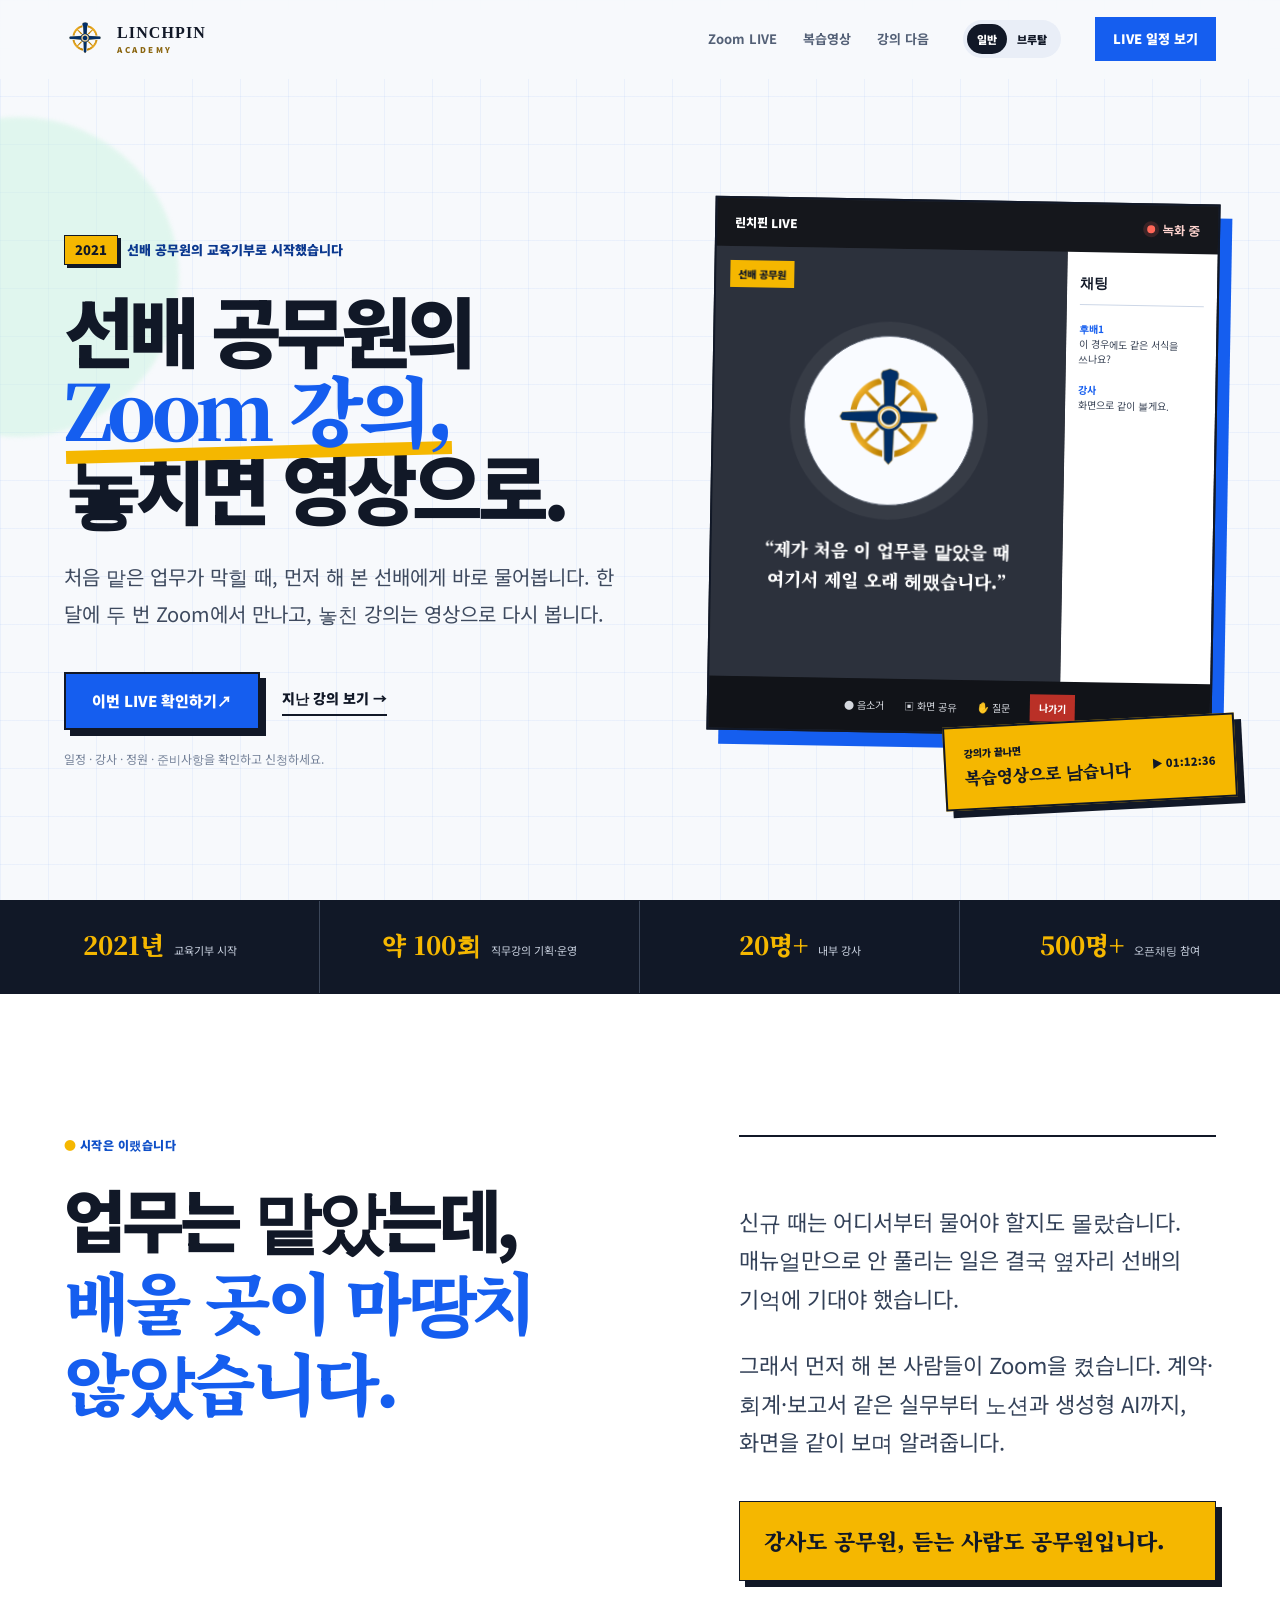
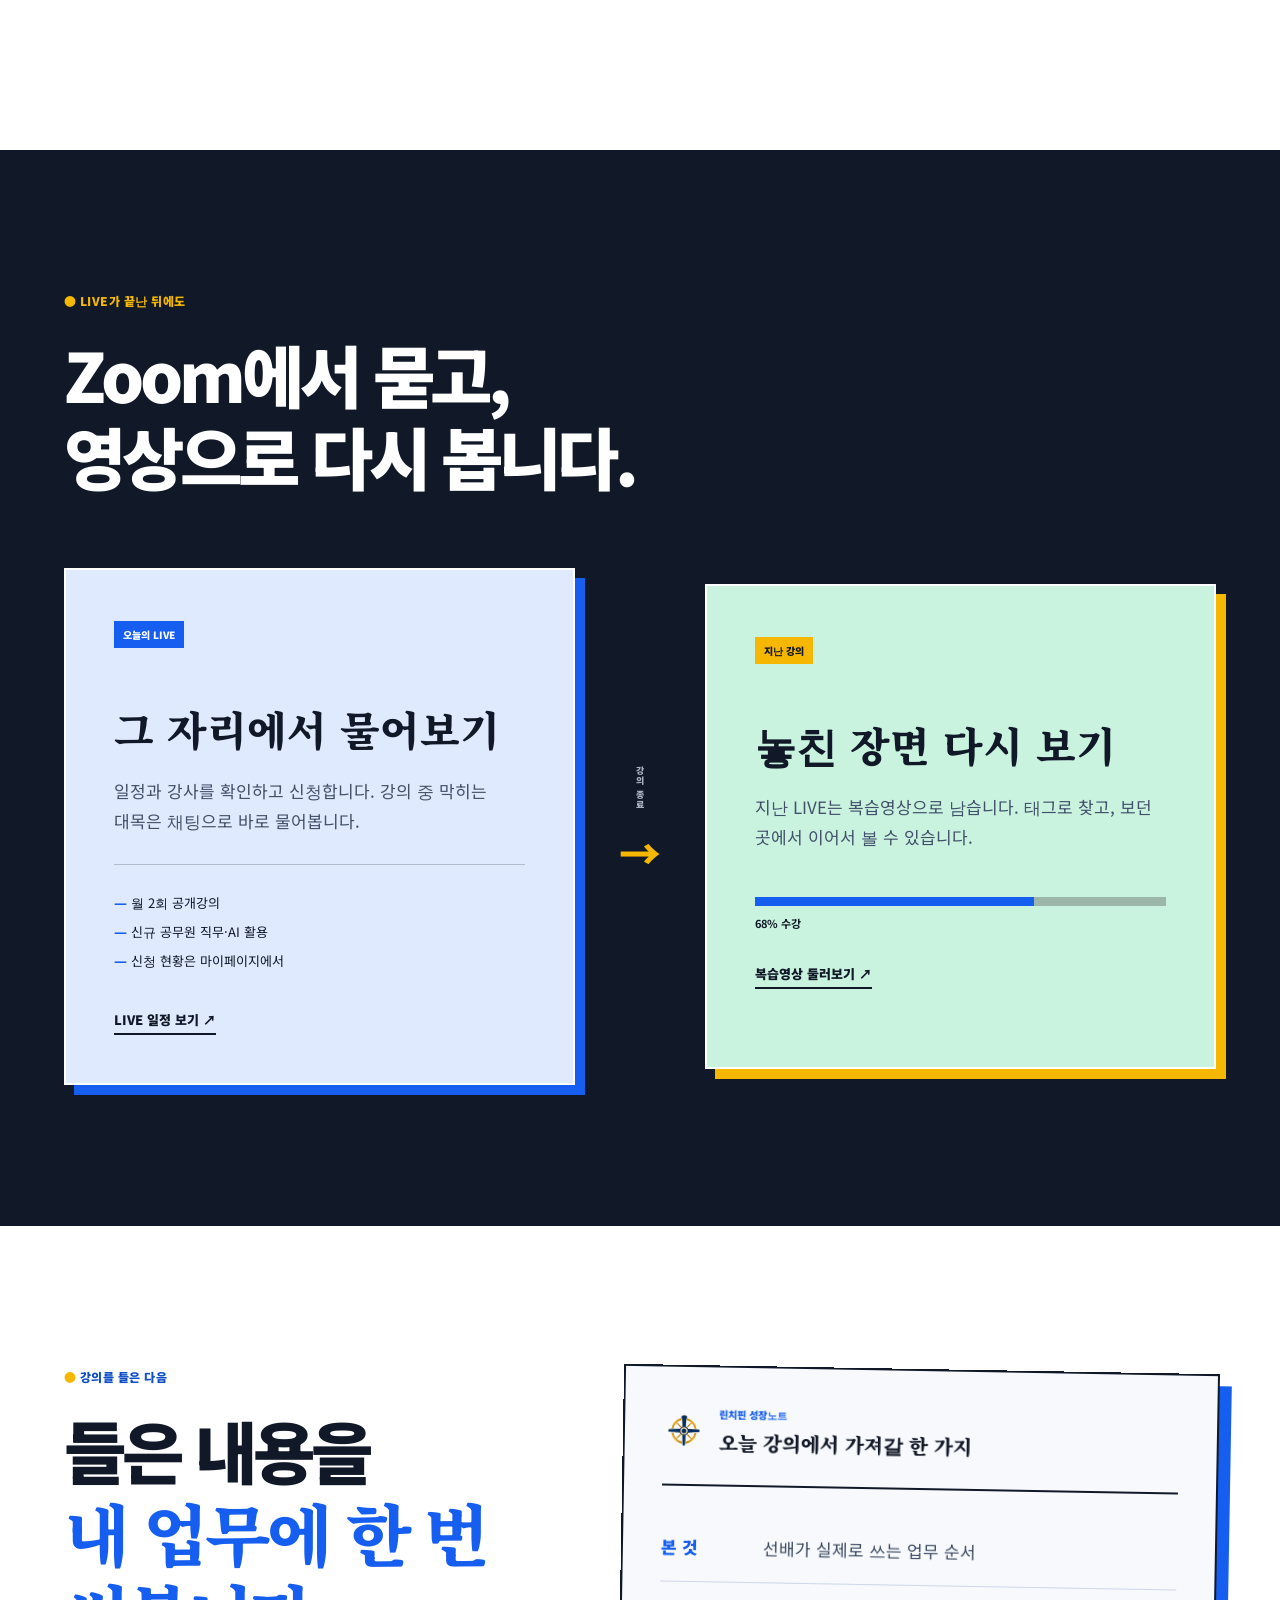
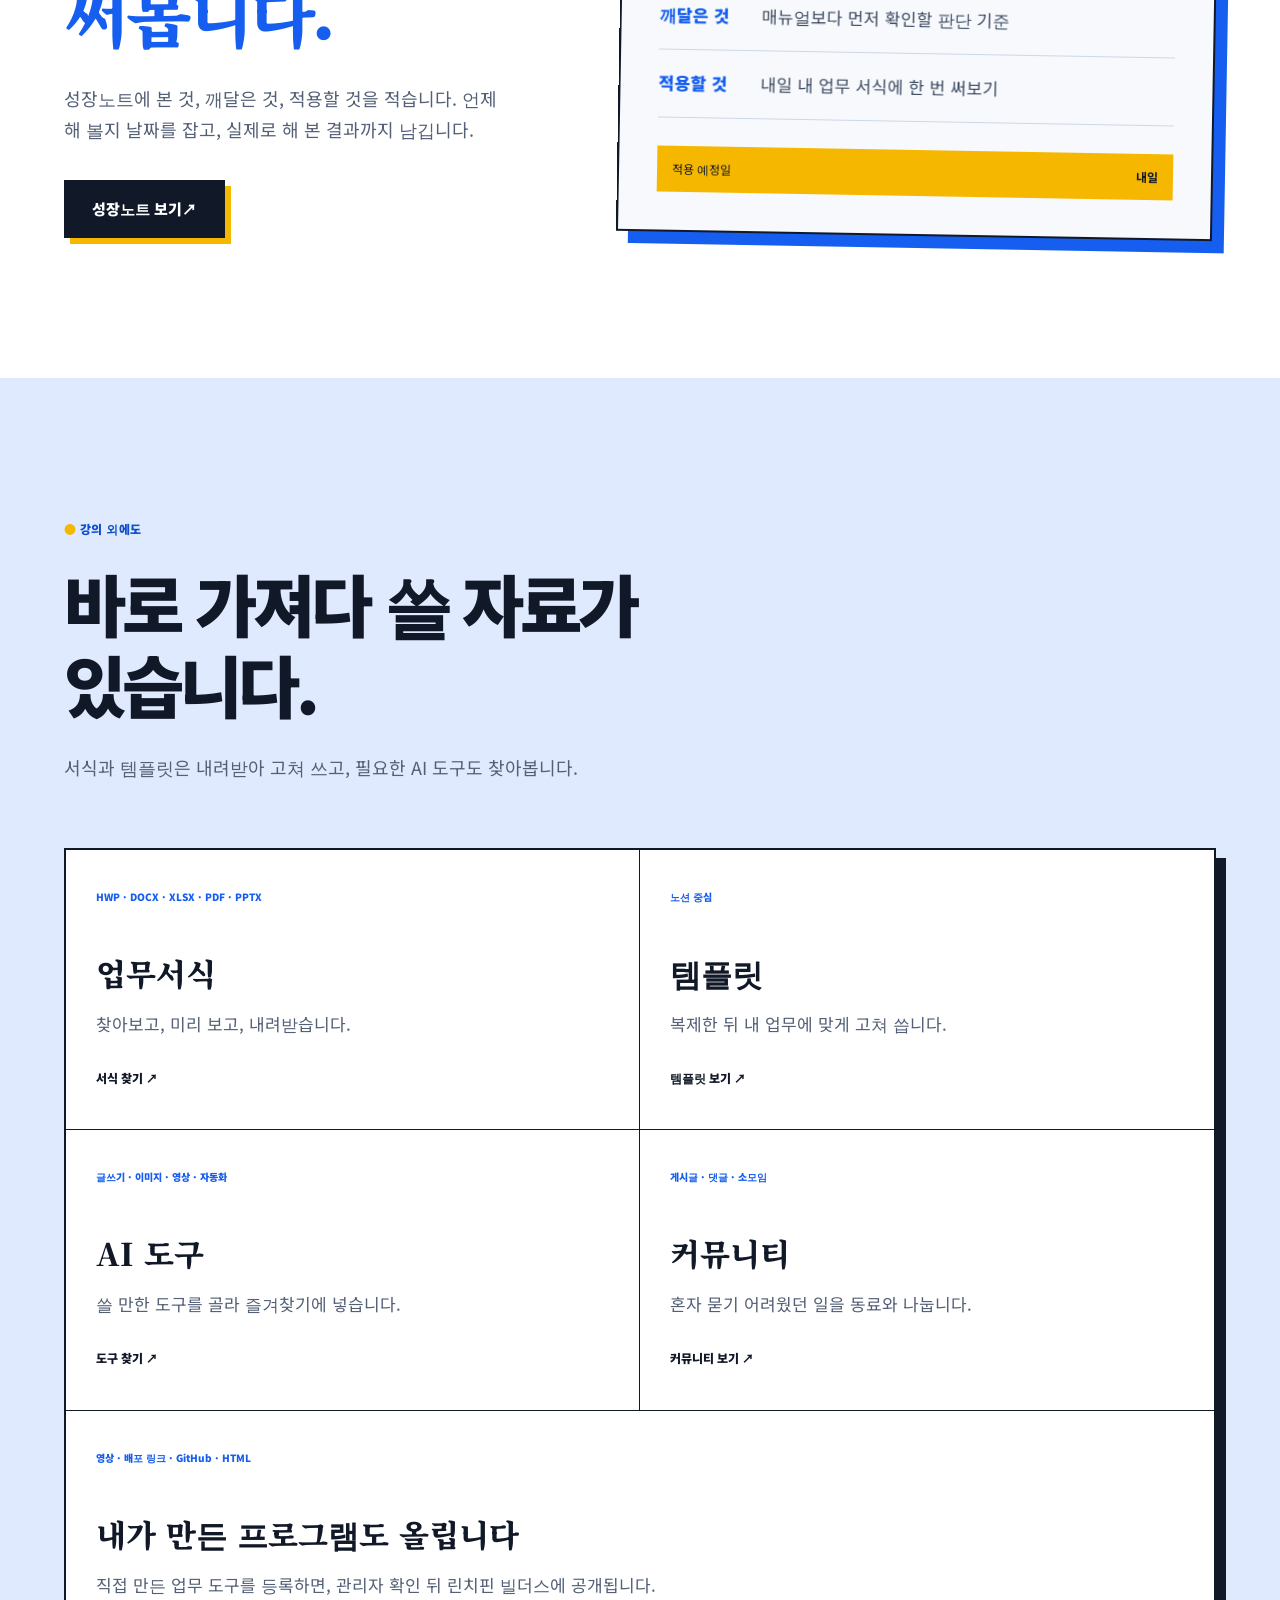
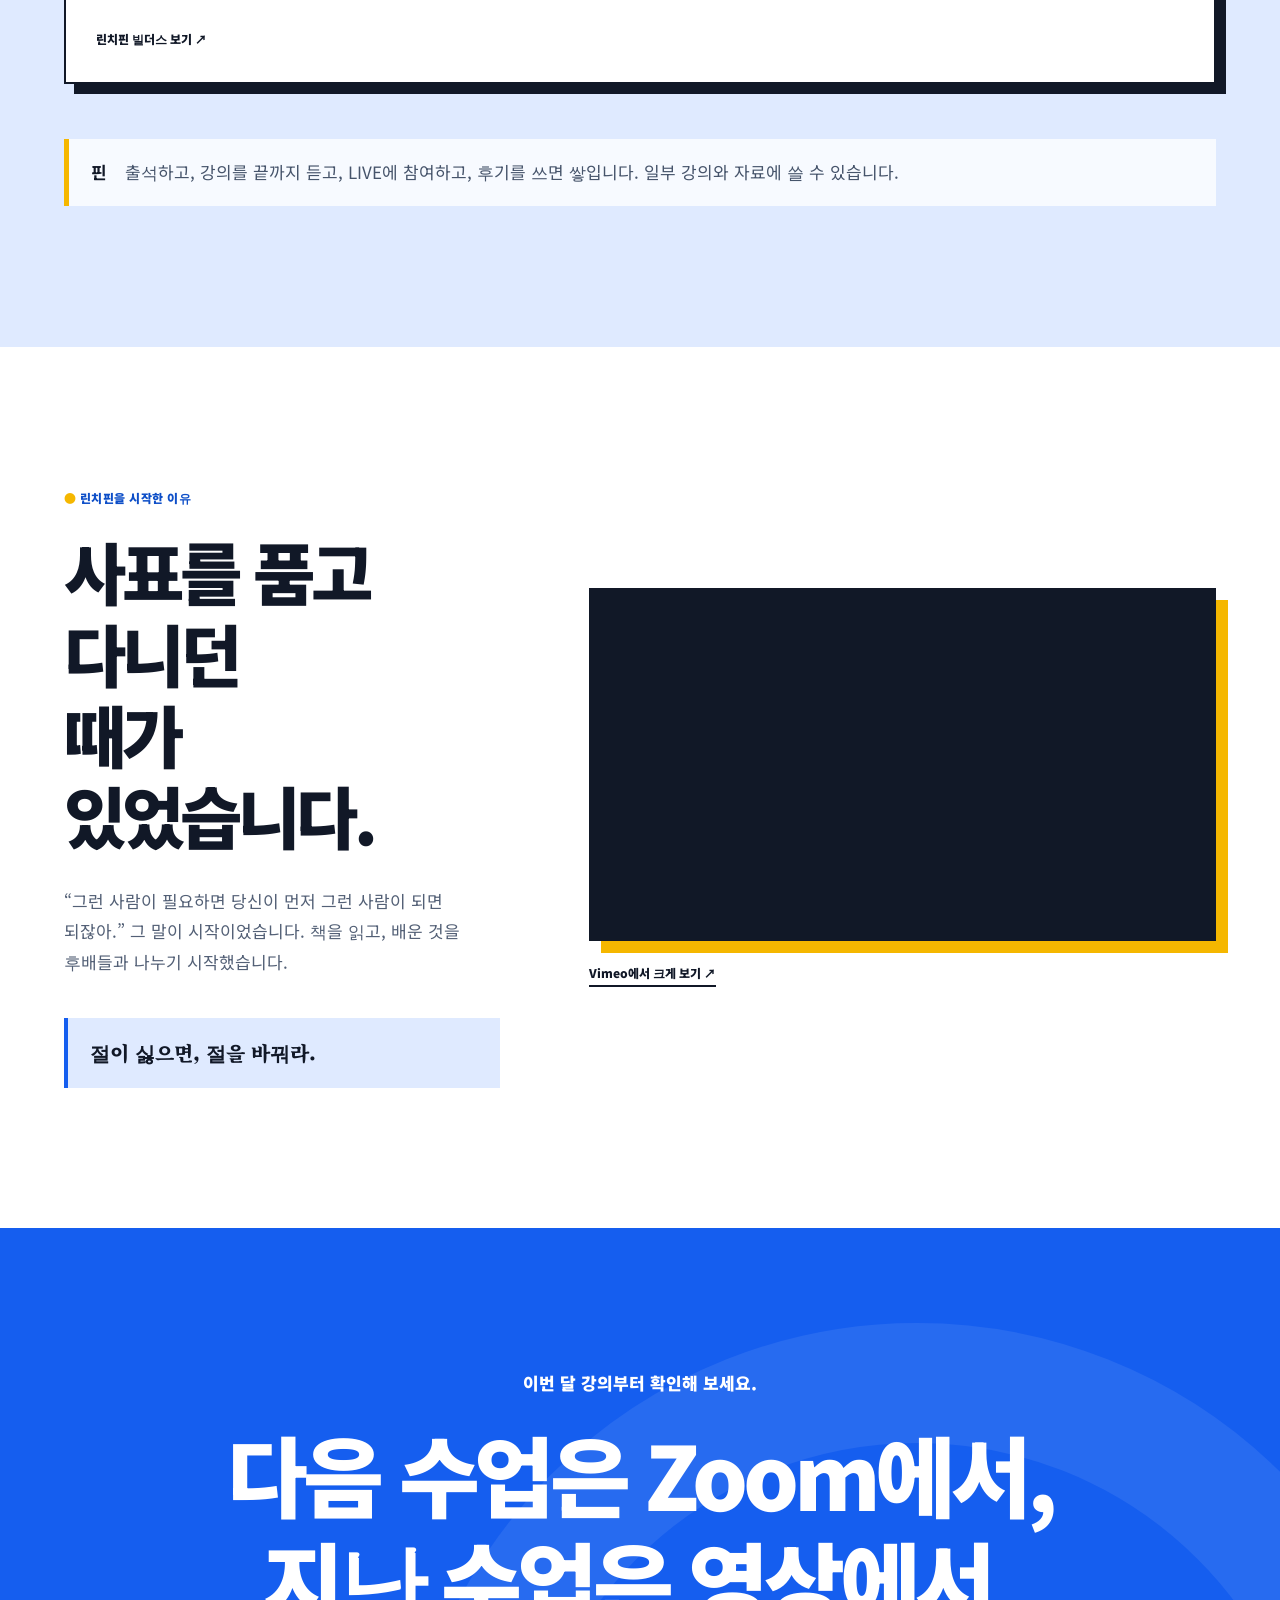
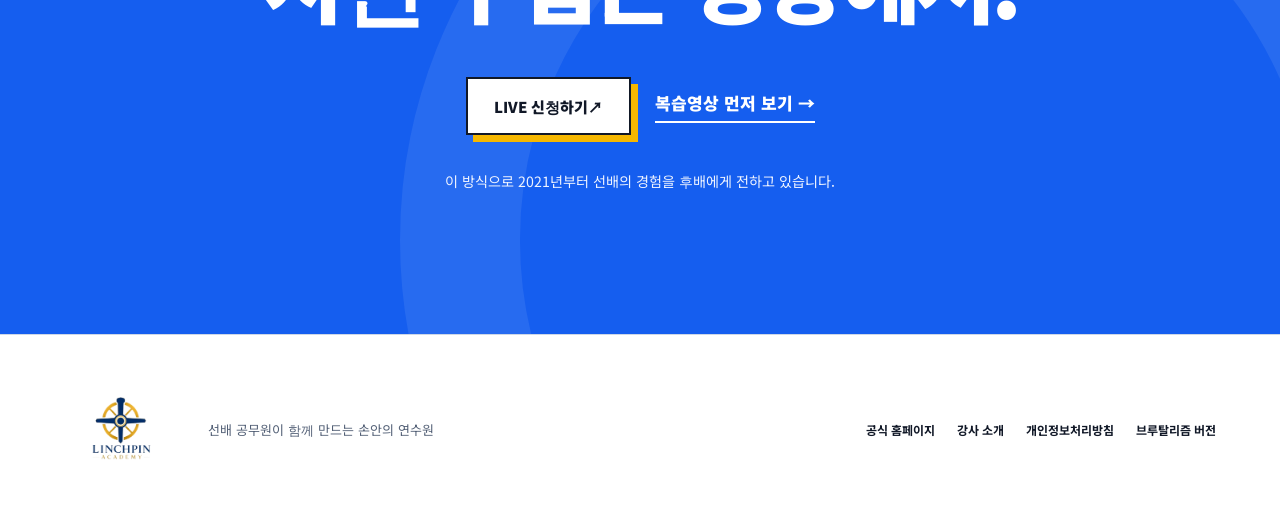
==== commit a4b04316: "feat: refocus landing pages on Zoom and replay" ====
--- a/index.html
+++ b/index.html
@@ -3,12 +3,12 @@
   <head>
     <meta charset="UTF-8">
     <meta name="viewport" content="width=device-width, initial-scale=1.0">
-    <meta name="description" content="또 작년 파일부터 열고 있나요? 현장 공무원에게 배우고 내일 업무에 바로 써보는 린치핀아카데미입니다.">
-    <meta name="theme-color" content="#F7F9FC">
+    <meta name="description" content="선배 공무원이 Zoom으로 알려주고, 놓친 강의는 영상으로 다시 보는 손안의 연수원 린치핀아카데미입니다.">
+    <meta name="theme-color" content="#f7f9fc">
     <meta property="og:type" content="website">
     <meta property="og:locale" content="ko_KR">
-    <meta property="og:title" content="또 작년 파일부터 열었나요? | 린치핀아카데미">
-    <meta property="og:description" content="공무원 500명이 먼저 써보고 나누는 직무·AI·바이브코딩 배움터">
+    <meta property="og:title" content="선배 공무원의 Zoom 강의 | 린치핀아카데미">
+    <meta property="og:description" content="신규 공무원 직무와 AI 활용을 배우고, 녹화영상으로 복습하세요.">
     <meta property="og:url" content="https://obito-ai.github.io/linchpin-public-service-landing/">
     <link rel="canonical" href="https://obito-ai.github.io/linchpin-public-service-landing/">
     <link rel="preload" href="./assets/fonts/noto-sans-400.woff2" as="font" type="font/woff2" crossorigin>
@@ -17,7 +17,7 @@
     <link rel="preload" href="./assets/linchpin-logo-icon.webp" as="image" type="image/webp">
     <link rel="stylesheet" href="./styles.css">
     <link rel="icon" href="./assets/linchpin-logo-icon.webp" type="image/webp">
-    <title>또 작년 파일부터 열었나요? | 린치핀아카데미</title>
+    <title>선배 공무원의 Zoom 강의 | 린치핀아카데미</title>
   </head>
   <body>
     <a class="skip-link" href="#main">본문으로 바로가기</a>
@@ -29,154 +29,168 @@
           <span><b>LINCHPIN</b><small>ACADEMY</small></span>
         </a>
         <nav class="main-nav" aria-label="주요 메뉴">
-          <a href="#problem">공감</a>
-          <a href="#solution">해결</a>
-          <a href="#choose">첫 강의 찾기</a>
+          <a href="#live">Zoom LIVE</a>
+          <a href="#replay">복습영상</a>
+          <a href="#after">강의 다음</a>
         </nav>
         <div class="version-switch" role="group" aria-label="디자인 버전 선택">
           <span aria-current="page">일반</span>
           <a href="./brutalist/">브루탈</a>
         </div>
-        <a class="nav-cta" href="https://linchpin-academy.kr/courses">무료 강의 보기</a>
+        <a class="nav-cta" href="https://linchpin-academy.kr/live">LIVE 일정 보기</a>
       </div>
     </header>
 
     <main id="main">
-      <section class="hero" id="top" aria-labelledby="hero-title">
+      <section class="hero hero-live" id="top" aria-labelledby="hero-title">
         <div class="hero-inner">
           <div class="hero-copy reveal">
-            <p class="proof-line"><span>500명</span>의 공무원이 먼저 써보고 나누는 곳</p>
-            <h1 id="hero-title">또,<br><em>작년 파일</em>부터<br>열었나요?</h1>
-            <p class="hero-lede">
-              보고서 첫 문장, 물품 계약, 생성형 AI, 반복 업무.<br>
-              검색하다 지쳤다면 같은 일을 해본 공무원에게 물어보세요.
-            </p>
+            <p class="proof-line"><span>2021</span> 선배 공무원의 교육기부로 시작했습니다</p>
+            <h1 id="hero-title">선배 공무원의<br><em>Zoom 강의,</em><br>놓치면 영상으로.</h1>
+            <p class="hero-lede">처음 맡은 업무가 막힐 때, 먼저 해 본 선배에게 바로 물어봅니다. 한 달에 두 번 Zoom에서 만나고, 놓친 강의는 영상으로 다시 봅니다.</p>
             <div class="hero-actions">
-              <a class="button button-primary" href="https://linchpin-academy.kr/courses">내 업무와 가까운 무료 강의 찾기 <span aria-hidden="true">↗</span></a>
-              <a class="button-link" href="https://linchpin-academy.kr/live">이번 주 LIVE 보기 <span aria-hidden="true">→</span></a>
+              <a class="button button-primary" href="https://linchpin-academy.kr/live">이번 LIVE 확인하기 <span aria-hidden="true">↗</span></a>
+              <a class="button-link" href="https://linchpin-academy.kr/courses">지난 강의 보기 <span aria-hidden="true">→</span></a>
             </div>
-            <p class="no-pressure">결제 없음 · 강의 목록은 가입 전에도 확인 가능</p>
+            <p class="no-pressure">일정 · 강사 · 정원 · 준비사항을 확인하고 신청하세요.</p>
           </div>
 
-          <div class="file-scene reveal" role="img" aria-label="작년 파일을 반복해 여는 업무 상황을 표현한 그래픽">
-            <div class="file file-back"><span>2024</span><b>사업계획_최종.hwp</b></div>
-            <div class="file file-middle"><span>2025</span><b>사업계획_최종_진짜최종.hwp</b></div>
-            <div class="file file-front">
-              <div class="file-toolbar"><i></i><i></i><i></i><strong>문서 열기</strong></div>
-              <div class="file-body">
-                <img src="./assets/linchpin-logo-primary.webp" alt="린치핀아카데미 로고" width="190" height="131">
-                <p>작년 문서는 참고만.<br><b>올해 답은 동료에게.</b></p>
-                <ul>
-                  <li><span>보고서 첫 문장</span><em>막힘</em></li>
-                  <li><span>AI 업무 적용</span><em>막힘</em></li>
-                  <li><span>반복 업무 줄이기</span><em>막힘</em></li>
-                </ul>
+          <div class="zoom-scene reveal" role="img" aria-label="선배 공무원이 Zoom에서 후배 공무원에게 온라인 강의를 진행하는 장면">
+            <div class="zoom-window">
+              <div class="zoom-topbar"><span>린치핀 LIVE</span><b><i></i> 녹화 중</b></div>
+              <div class="zoom-stage">
+                <div class="zoom-speaker">
+                  <span class="speaker-badge">선배 공무원</span>
+                  <div class="speaker-figure"><img src="./assets/linchpin-logo-icon.webp" alt="" width="150" height="150"></div>
+                  <p>“제가 처음 이 업무를 맡았을 때<br>여기서 제일 오래 헤맸습니다.”</p>
+                </div>
+                <div class="zoom-chat">
+                  <small>채팅</small>
+                  <p><b>후배1</b> 이 경우에도 같은 서식을 쓰나요?</p>
+                  <p><b>강사</b> 화면으로 같이 볼게요.</p>
+                </div>
               </div>
+              <div class="zoom-controls"><span>● 음소거</span><span>▣ 화면 공유</span><span>✋ 질문</span><strong>나가기</strong></div>
             </div>
-            <div class="hand-note">검색 탭 17개보다<br>동료 한 명이 빠릅니다.</div>
-          </div>
-        </div>
-        <div class="pain-ribbon" role="note" aria-label="주요 학습 분야">
-          <span>보고서</span><i></i><span>계약</span><i></i><span>생성형 AI</span><i></i><span>바이브코딩</span><i></i><span>강점·성장</span>
-        </div>
-      </section>
-
-      <section class="problem section" id="problem" aria-labelledby="problem-title">
-        <div class="section-inner problem-layout">
-          <div class="problem-quote reveal">
-            <p class="kicker">문제와 공감</p>
-            <h2 id="problem-title">일을 못해서가 아닙니다.<br><em>매번 혼자 알아내야 했기 때문</em>입니다.</h2>
-          </div>
-          <div class="confession-list">
-            <article class="confession reveal"><span>퇴근 30분 전</span><p>보고서 첫 문장을 못 정해 작년 파일을 다시 엽니다.</p></article>
-            <article class="confession reveal"><span>AI 연수 다음 날</span><p>도구는 배웠지만 내 업무에 넣는 순간 막힙니다.</p></article>
-            <article class="confession reveal"><span>매달 같은 날</span><p>똑같은 복사·붙여넣기를 또 손으로 합니다.</p></article>
-            <article class="confession reveal"><span>검색 1시간 뒤</span><p>정보는 늘었는데 내 상황에 맞는 답은 없습니다.</p></article>
+            <div class="replay-ticket"><span>강의가 끝나면</span><b>복습영상으로 남습니다</b><i>▶ 01:12:36</i></div>
           </div>
         </div>
       </section>
 
-      <section class="turning-point section" aria-labelledby="turning-title">
-        <div class="section-inner turning-inner reveal">
-          <p>여기서 방법을 바꿉니다.</p>
-          <h2 id="turning-title">혼자 더 오래 찾지 말고,<br><span>먼저 해본 동료에게 묻습니다.</span></h2>
-          <div class="turning-line"><i></i><b>검색</b><i></i><b>실습</b><i></i><b>적용</b><i></i></div>
-        </div>
+      <section class="proof-strip" aria-label="린치핀아카데미 운영 현황">
+        <div><b>2021년</b><span>교육기부 시작</span></div>
+        <div><b>약 100회</b><span>직무강의 기획·운영</span></div>
+        <div><b>20명+</b><span>내부 강사</span></div>
+        <div><b>500명+</b><span>오픈채팅 참여</span></div>
       </section>
 
-      <section class="solution section" id="solution" aria-labelledby="solution-title">
-        <div class="section-inner">
-          <div class="section-heading reveal">
-            <p class="kicker">해결</p>
-            <h2 id="solution-title">공무원이 설명하면<br>업무 이야기부터 시작합니다.</h2>
-            <p>기능 소개는 짧게. 실제 화면과 시행착오는 자세하게.</p>
+      <section class="problem section" aria-labelledby="problem-title">
+        <div class="section-inner problem-layout">
+          <div class="problem-quote reveal">
+            <p class="kicker">시작은 이랬습니다</p>
+            <h2 id="problem-title">업무는 맡았는데,<br><em>배울 곳이 마땅치 않았습니다.</em></h2>
           </div>
-          <div class="solution-grid">
-            <article class="solution-card solution-card-main reveal">
-              <span class="card-label">현장 동료 강사</span>
-              <h3>“이 기능이 좋습니다”보다<br>“나는 이 업무에 이렇게 썼습니다”</h3>
-              <p>교육행정, 보고서, 계약, AI 활용을 직접 겪은 공무원이 가르칩니다.</p>
-              <img src="./assets/linchpin-logo-icon.webp" alt="" width="220" height="220">
-            </article>
-            <article class="solution-card reveal"><span class="card-label">실제 강의</span><h3>AI 왕기초 활용법</h3><p>업무 문장 하나로 AI를 시작합니다.</p></article>
-            <article class="solution-card reveal"><span class="card-label">실제 강의</span><h3>바빠 보고서 작성법</h3><p>빈 화면에서 검토 가능한 초안까지 갑니다.</p></article>
-            <article class="solution-card reveal"><span class="card-label">실제 강의</span><h3>실전 바이브코딩</h3><p>반복 업무를 작은 도구로 바꿉니다.</p></article>
+          <div class="plain-story reveal">
+            <p>신규 때는 어디서부터 물어야 할지도 몰랐습니다. 매뉴얼만으로 안 풀리는 일은 결국 옆자리 선배의 기억에 기대야 했습니다.</p>
+            <p>그래서 먼저 해 본 사람들이 Zoom을 켰습니다. 계약·회계·보고서 같은 실무부터 노션과 생성형 AI까지, 화면을 같이 보며 알려줍니다.</p>
+            <p class="story-emphasis">강사도 공무원, 듣는 사람도 공무원입니다.</p>
           </div>
         </div>
       </section>
 
-      <section class="offer section" aria-labelledby="offer-title">
+      <section class="learning-loop section" id="live" aria-labelledby="loop-title">
         <div class="section-inner">
-          <div class="offer-intro reveal">
-            <p class="kicker">제안</p>
-            <h2 id="offer-title">듣고 끝내지 않도록<br>세 번 만납니다.</h2>
+          <div class="section-heading reveal">
+            <p class="kicker">LIVE가 끝난 뒤에도</p>
+            <h2 id="loop-title">Zoom에서 묻고,<br>영상으로 다시 봅니다.</h2>
           </div>
-          <div class="offer-steps">
-            <article class="offer-step reveal"><span>혼자 먼저</span><h3>무료 복습 영상</h3><p>내 속도대로 보고, 필요한 장면은 다시 봅니다.</p><a href="https://linchpin-academy.kr/courses">영상 고르기 <span aria-hidden="true">↗</span></a></article>
-            <article class="offer-step offer-step-blue reveal"><span>막힌 데서</span><h3>LIVE 실습</h3><p>화면을 따라 하다가 막힌 순간 바로 묻습니다.</p><a href="https://linchpin-academy.kr/live">일정 보기 <span aria-hidden="true">↗</span></a></article>
-            <article class="offer-step offer-step-mint reveal"><span>업무로 가져가서</span><h3>500명 커뮤니티</h3><p>써본 결과와 다음 질문을 다시 동료와 나눕니다.</p><a href="https://linchpin-academy.kr/community?tab=board">둘러보기 <span aria-hidden="true">↗</span></a></article>
+          <div class="loop-rail">
+            <article class="loop-card live-card reveal">
+              <span class="loop-label">오늘의 LIVE</span>
+              <h3>그 자리에서 물어보기</h3>
+              <p>일정과 강사를 확인하고 신청합니다. 강의 중 막히는 대목은 채팅으로 바로 물어봅니다.</p>
+              <ul><li>월 2회 공개강의</li><li>신규 공무원 직무·AI 활용</li><li>신청 현황은 마이페이지에서</li></ul>
+              <a href="https://linchpin-academy.kr/live">LIVE 일정 보기 <span aria-hidden="true">↗</span></a>
+            </article>
+            <div class="loop-arrow" aria-hidden="true"><span>강의 종료</span>→</div>
+            <article class="loop-card replay-card reveal" id="replay">
+              <span class="loop-label">지난 강의</span>
+              <h3>놓친 장면 다시 보기</h3>
+              <p>지난 LIVE는 복습영상으로 남습니다. 태그로 찾고, 보던 곳에서 이어서 볼 수 있습니다.</p>
+              <div class="replay-progress"><span><i class="progress-68"></i></span><b>68% 수강</b></div>
+              <a href="https://linchpin-academy.kr/courses">복습영상 둘러보기 <span aria-hidden="true">↗</span></a>
+            </article>
           </div>
         </div>
       </section>
 
-      <section class="chooser section" id="choose" aria-labelledby="chooser-title">
-        <div class="section-inner chooser-layout">
-          <div class="chooser-copy reveal"><p class="kicker">대상 좁히기</p><h2 id="chooser-title">욕심내지 말고,<br><em>지금 막힌 일 하나</em>만 고르세요.</h2><p>버튼을 누르면 첫 강의를 골라드립니다.</p></div>
-          <div class="chooser-panel reveal">
-            <div class="chooser-tabs" role="group" aria-label="지금 막힌 업무 선택">
-              <button class="chooser-tab is-active" type="button" data-path="document" aria-pressed="true">보고서·PPT</button>
-              <button class="chooser-tab" type="button" data-path="ai" aria-pressed="false">생성형 AI</button>
-              <button class="chooser-tab" type="button" data-path="contract" aria-pressed="false">계약·직무</button>
-              <button class="chooser-tab" type="button" data-path="coding" aria-pressed="false">반복 업무</button>
-            </div>
-            <div class="chooser-result" aria-live="polite">
-              <span>첫 강의 추천</span><h3 data-result-title>바빠 보고서 작성법 기초</h3><p data-result-copy>작년 문서를 고치는 대신, 빈 화면에서 초안을 잡는 순서를 익힙니다.</p><a href="https://linchpin-academy.kr/courses">무료로 살펴보기 <span aria-hidden="true">↗</span></a>
-            </div>
+      <section class="growth section" id="after" aria-labelledby="growth-title">
+        <div class="section-inner growth-layout">
+          <div class="growth-copy reveal">
+            <p class="kicker">강의를 들은 다음</p>
+            <h2 id="growth-title">들은 내용을<br><em>내 업무에 한 번 써봅니다.</em></h2>
+            <p>성장노트에 본 것, 깨달은 것, 적용할 것을 적습니다. 언제 해 볼지 날짜를 잡고, 실제로 해 본 결과까지 남깁니다.</p>
+            <a class="button button-dark" href="https://linchpin-academy.kr/growth-notes">성장노트 보기 <span aria-hidden="true">↗</span></a>
+          </div>
+          <div class="note-demo reveal" role="group" aria-label="성장노트 작성 예시">
+            <div class="note-title"><img src="./assets/linchpin-logo-icon.webp" alt="" width="42" height="42"><span><small>린치핀 성장노트</small><b>오늘 강의에서 가져갈 한 가지</b></span></div>
+            <dl>
+              <div><dt>본 것</dt><dd>선배가 실제로 쓰는 업무 순서</dd></div>
+              <div><dt>깨달은 것</dt><dd>매뉴얼보다 먼저 확인할 판단 기준</dd></div>
+              <div><dt>적용할 것</dt><dd>내일 내 업무 서식에 한 번 써보기</dd></div>
+            </dl>
+            <p><span>적용 예정일</span><b>내일</b></p>
           </div>
         </div>
       </section>
 
-      <section class="story section" aria-labelledby="story-title">
-        <div class="section-inner story-layout">
-          <div class="story-logo reveal"><img src="./assets/linchpin-logo-primary.webp" alt="린치핀아카데미" width="360" height="248"></div>
-          <div class="story-copy reveal"><p class="kicker">시작</p><h2 id="story-title">멘토가 없다고 불평하던 공무원이<br>먼저 그런 사람이 되기로 했습니다.</h2><p>린치핀아카데미는 거기서 시작했습니다. 현장에서 배운 것을 강의로 만들고, 먼저 배운 사람이 다시 동료에게 건넵니다.</p></div>
+      <section class="toolbox section" aria-labelledby="toolbox-title">
+        <div class="section-inner">
+          <div class="section-heading reveal">
+            <p class="kicker">강의 외에도</p>
+            <h2 id="toolbox-title">바로 가져다 쓸 자료가 있습니다.</h2>
+            <p>서식과 템플릿은 내려받아 고쳐 쓰고, 필요한 AI 도구도 찾아봅니다.</p>
+          </div>
+          <div class="toolbox-grid">
+            <a class="toolbox-item reveal" href="https://linchpin-academy.kr/forms"><span>HWP · DOCX · XLSX · PDF · PPTX</span><h3>업무서식</h3><p>찾아보고, 미리 보고, 내려받습니다.</p><i>서식 찾기 ↗</i></a>
+            <a class="toolbox-item reveal" href="https://linchpin-academy.kr/templates"><span>노션 중심</span><h3>템플릿</h3><p>복제한 뒤 내 업무에 맞게 고쳐 씁니다.</p><i>템플릿 보기 ↗</i></a>
+            <a class="toolbox-item reveal" href="https://linchpin-academy.kr/ai-tools"><span>글쓰기 · 이미지 · 영상 · 자동화</span><h3>AI 도구</h3><p>쓸 만한 도구를 골라 즐겨찾기에 넣습니다.</p><i>도구 찾기 ↗</i></a>
+            <a class="toolbox-item reveal" href="https://linchpin-academy.kr/community"><span>게시글 · 댓글 · 소모임</span><h3>커뮤니티</h3><p>혼자 묻기 어려웠던 일을 동료와 나눕니다.</p><i>커뮤니티 보기 ↗</i></a>
+            <a class="toolbox-item toolbox-item-wide reveal" href="https://linchpin-academy.kr/vibe-programs"><span>영상 · 배포 링크 · GitHub · HTML</span><h3>내가 만든 프로그램도 올립니다</h3><p>직접 만든 업무 도구를 등록하면, 관리자 확인 뒤 린치핀 빌더스에 공개됩니다.</p><i>린치핀 빌더스 보기 ↗</i></a>
+          </div>
+          <p class="pin-note reveal"><b>핀</b> 출석하고, 강의를 끝까지 듣고, LIVE에 참여하고, 후기를 쓰면 쌓입니다. 일부 강의와 자료에 쓸 수 있습니다.</p>
+        </div>
+      </section>
+
+      <section class="video-story section" aria-labelledby="video-title">
+        <div class="section-inner video-layout">
+          <div class="video-copy reveal">
+            <p class="kicker">린치핀을 시작한 이유</p>
+            <h2 id="video-title">사표를 품고 다니던<br>때가 있었습니다.</h2>
+            <p>“그런 사람이 필요하면 당신이 먼저 그런 사람이 되면 되잖아.” 그 말이 시작이었습니다. 책을 읽고, 배운 것을 후배들과 나누기 시작했습니다.</p>
+            <blockquote>절이 싫으면, 절을 바꿔라.</blockquote>
+          </div>
+          <div class="video-frame reveal">
+            <iframe src="https://player.vimeo.com/video/1240771094?h=8e9d95a457&amp;title=0&amp;byline=0&amp;portrait=0" title="린치핀아카데미 브랜드 스토리 영상" allow="autoplay; fullscreen; picture-in-picture; clipboard-write" loading="lazy" allowfullscreen></iframe>
+            <a href="https://vimeo.com/1240771094/8e9d95a457" target="_blank" rel="noopener">Vimeo에서 크게 보기 <span aria-hidden="true">↗</span></a>
+          </div>
         </div>
       </section>
 
       <section class="action section" aria-labelledby="action-title">
         <div class="section-inner action-inner reveal">
-          <p>오늘 할 일은 하나면 됩니다.</p>
-          <h2 id="action-title">내 업무와 가까운<br>무료 강의 하나 고르기.</h2>
-          <div class="action-buttons"><a class="button button-light" href="https://linchpin-academy.kr/courses">무료 강의 목록 열기 <span aria-hidden="true">↗</span></a><a class="action-live" href="https://linchpin-academy.kr/live">이번 주 LIVE 일정 <span aria-hidden="true">→</span></a></div>
-          <small>과장된 약속보다, 다음 출근에 한 번 써보는 경험을 권합니다.</small>
+          <p>이번 달 강의부터 확인해 보세요.</p>
+          <h2 id="action-title">다음 수업은 Zoom에서,<br>지난 수업은 영상에서.</h2>
+          <div class="action-buttons"><a class="button button-light" href="https://linchpin-academy.kr/live">LIVE 신청하기 <span aria-hidden="true">↗</span></a><a class="action-live" href="https://linchpin-academy.kr/courses">복습영상 먼저 보기 <span aria-hidden="true">→</span></a></div>
+          <small>이 방식으로 2021년부터 선배의 경험을 후배에게 전하고 있습니다.</small>
         </div>
       </section>
     </main>
 
     <footer class="site-footer">
       <div class="footer-inner">
-        <div class="footer-brand"><img src="./assets/linchpin-logo-primary.webp" alt="린치핀아카데미" width="150" height="104"><p>공무원과 공공기관 실무자를 위한 배움터</p></div>
-        <div class="footer-links"><a href="https://linchpin-academy.kr">공식 홈페이지</a><a href="https://linchpin-academy.kr/privacy">개인정보처리방침</a><a href="./brutalist/">브루탈리즘 버전 보기</a></div>
+        <div class="footer-brand"><img src="./assets/linchpin-logo-primary.webp" alt="린치핀아카데미" width="150" height="104"><p>선배 공무원이 함께 만드는 손안의 연수원</p></div>
+        <div class="footer-links"><a href="https://linchpin-academy.kr">공식 홈페이지</a><a href="https://linchpin-academy.kr/instructors">강사 소개</a><a href="https://linchpin-academy.kr/privacy">개인정보처리방침</a><a href="./brutalist/">브루탈리즘 버전</a></div>
       </div>
     </footer>
 
--- a/styles.css
+++ b/styles.css
@@ -436,7 +436,7 @@
 
 .kicker {
   margin: 0 0 22px;
-  color: var(--cobalt);
+  color: #0e4fc8;
   font-size: 12px;
   font-weight: 900;
   letter-spacing: .04em;
@@ -667,12 +667,12 @@
 }
 
 .action-inner { position: relative; z-index: 1; text-align: center; }
-.action-inner > p { margin: 0 0 22px; color: var(--sun); font-weight: 900; }
+.action-inner > p { margin: 0 0 22px; color: #fff; font-weight: 900; }
 .action-inner h2 { font-size: clamp(48px, 7vw, 88px); }
 .action-buttons { display: flex; justify-content: center; align-items: center; gap: 24px; margin-top: 46px; }
 .button-light { color: var(--ink); background: #fff; border: 2px solid var(--ink); box-shadow: 7px 7px 0 var(--sun); }
 .action-live { padding-bottom: 3px; border-bottom: 2px solid #fff; font-weight: 800; }
-.action-inner small { display: block; margin-top: 34px; color: #c7d7ff; }
+.action-inner small { display: block; margin-top: 34px; color: #eef3ff; }
 
 .site-footer { background: #fff; border-top: 1px solid var(--line); }
 
@@ -690,11 +690,7 @@
 .footer-brand p { margin: 0; color: var(--muted); font-size: 13px; }
 .footer-links { display: flex; gap: 22px; font-size: 12px; font-weight: 700; }
 
-.reveal {
-  opacity: 0;
-  transform: translateY(22px);
-  transition: opacity 650ms var(--ease), transform 650ms var(--ease);
-}
+.reveal { opacity: 1; transform: none; }
 
 .reveal.is-visible { opacity: 1; transform: translateY(0); }
 
@@ -771,3 +767,152 @@
   *, *::before, *::after { scroll-behavior: auto !important; transition-duration: .01ms !important; }
   .reveal { opacity: 1; transform: none; }
 }
+
+/* v3 · Zoom LIVE 중심 랜딩페이지 */
+.hero-live { padding-bottom: 0; }
+.hero-live .hero-inner { min-height: 820px; padding-block: 120px 92px; }
+.hero-live h1 { font-size: clamp(52px, 6vw, 88px); line-height: 1.02; }
+.hero-live .hero-lede { max-width: 650px; }
+
+.zoom-scene { position: relative; min-width: 0; padding-bottom: 70px; }
+.zoom-window { overflow: hidden; border: 2px solid var(--ink); background: #20242c; box-shadow: 12px 14px 0 var(--cobalt); transform: rotate(1deg); }
+.zoom-topbar { display: flex; justify-content: space-between; align-items: center; min-height: 48px; padding: 0 18px; color: #fff; background: #15171c; font-size: 12px; font-weight: 800; }
+.zoom-topbar b { display: flex; align-items: center; gap: 7px; color: #ffd4cf; }
+.zoom-topbar i { width: 8px; height: 8px; background: var(--coral); border-radius: 50%; box-shadow: 0 0 0 4px rgba(255, 103, 88, .16); }
+.zoom-stage { display: grid; grid-template-columns: 1fr 150px; min-height: 430px; }
+.zoom-speaker { position: relative; display: flex; flex-direction: column; align-items: center; justify-content: center; padding: 34px 22px 30px; color: #fff; background: #2c313c; text-align: center; }
+.speaker-badge { position: absolute; top: 14px; left: 14px; padding: 5px 8px; color: var(--ink); background: var(--sun); font-size: 10px; font-weight: 900; }
+.speaker-figure { display: grid; place-items: center; width: 170px; height: 170px; border: 1px solid #596170; border-radius: 50%; background: #f9fbff; box-shadow: 0 0 0 14px rgba(255, 255, 255, .05); }
+.speaker-figure img { width: 130px; }
+.zoom-speaker p { margin: 30px 0 0; font-family: var(--serif); font-size: 18px; font-weight: 900; line-height: 1.65; }
+.zoom-chat { padding: 18px 13px; background: #fff; }
+.zoom-chat small { display: block; padding-bottom: 10px; border-bottom: 1px solid var(--line); font-weight: 900; }
+.zoom-chat p { margin: 16px 0 0; color: #3b4557; font-size: 10px; line-height: 1.5; }
+.zoom-chat b { display: block; color: var(--cobalt); }
+.zoom-controls { display: flex; justify-content: center; align-items: center; gap: 20px; min-height: 52px; padding: 0 12px; color: #d6d9df; background: #111318; font-size: 10px; }
+.zoom-controls strong { padding: 5px 9px; color: #fff; background: #ba3027; }
+.replay-ticket { position: absolute; right: -20px; bottom: 0; display: grid; grid-template-columns: 1fr auto; gap: 2px 22px; min-width: 285px; padding: 16px 18px; border: 2px solid var(--ink); background: var(--sun); box-shadow: 7px 7px 0 var(--ink); transform: rotate(-3deg); }
+.replay-ticket span { grid-column: 1 / -1; font-size: 10px; font-weight: 900; }
+.replay-ticket b { font-family: var(--serif); font-size: 17px; }
+.replay-ticket i { font-size: 11px; font-style: normal; font-weight: 900; }
+
+.proof-strip { display: grid; grid-template-columns: repeat(4, 1fr); color: #fff; background: var(--ink); border-block: 1px solid var(--ink); }
+.proof-strip div { display: flex; align-items: baseline; justify-content: center; gap: 10px; min-height: 92px; padding: 22px; border-right: 1px solid #3b4659; }
+.proof-strip div:last-child { border-right: 0; }
+.proof-strip b { color: var(--sun); font-family: var(--serif); font-size: 25px; }
+.proof-strip span { color: #c9d1df; font-size: 11px; }
+
+.plain-story { padding-top: 65px; border-top: 2px solid var(--ink); }
+.plain-story p { margin: 0 0 28px; color: #334158; font-size: clamp(18px, 2vw, 22px); line-height: 1.75; }
+.plain-story .story-emphasis { margin-top: 40px; padding: 20px 24px; color: var(--ink); background: var(--sun); border: 1px solid var(--ink); box-shadow: 6px 6px 0 var(--ink); font-family: var(--serif); font-weight: 900; }
+
+.learning-loop { color: #fff; background: var(--ink); }
+.learning-loop .kicker { color: var(--sun); }
+.learning-loop .section-heading > p:last-child { color: #cbd5e1; }
+.loop-rail { display: grid; grid-template-columns: 1fr 90px 1fr; align-items: center; gap: 20px; margin-top: 72px; }
+.loop-card { min-height: 485px; padding: clamp(28px, 4vw, 48px); color: var(--ink); background: #fff; border: 2px solid #fff; }
+.live-card { background: var(--ice); box-shadow: 10px 10px 0 var(--cobalt); }
+.replay-card { background: var(--mint); box-shadow: 10px 10px 0 var(--sun); }
+.loop-label { display: inline-block; padding: 5px 9px; color: #fff; background: var(--cobalt); font-size: 10px; font-weight: 900; }
+.replay-card .loop-label { color: var(--ink); background: var(--sun); }
+.loop-card h3 { margin: 55px 0 22px; font-family: var(--serif); font-size: clamp(30px, 3.2vw, 43px); line-height: 1.25; }
+.loop-card p { color: #42506a; line-height: 1.75; }
+.loop-card ul { margin: 28px 0 0; padding: 20px 0 0; border-top: 1px solid #aebdd3; list-style: none; font-size: 13px; }
+.loop-card li { margin: 7px 0; }
+.loop-card li::before { content: "— "; color: var(--cobalt); font-weight: 900; }
+.loop-card a { display: inline-block; margin-top: 30px; padding-bottom: 2px; border-bottom: 2px solid currentColor; font-size: 13px; font-weight: 900; }
+.loop-arrow { display: flex; flex-direction: column; align-items: center; gap: 8px; color: var(--sun); font-size: 42px; font-weight: 900; }
+.loop-arrow span { color: #aab3c2; font-size: 9px; letter-spacing: .08em; writing-mode: vertical-rl; }
+.replay-progress { margin-top: 45px; }
+.replay-progress span { display: block; height: 9px; overflow: hidden; background: #9cb6aa; }
+.replay-progress i { display: block; height: 100%; background: var(--cobalt); }
+.replay-progress .progress-68 { width: 68%; }
+.replay-progress b { display: block; margin-top: 8px; font-size: 11px; }
+
+.growth { background: #fff; }
+.growth-layout { display: grid; grid-template-columns: .85fr 1.15fr; gap: clamp(60px, 9vw, 130px); align-items: center; }
+.growth-copy h2 em { color: var(--cobalt); font-family: var(--serif); font-style: normal; }
+.growth-copy > p:last-of-type { max-width: 560px; margin: 30px 0 0; color: var(--muted); font-size: 18px; }
+.button-dark { margin-top: 35px; color: #fff; background: var(--ink); border: 2px solid var(--ink); box-shadow: 6px 6px 0 var(--sun); }
+.note-demo { padding: 38px; border: 2px solid var(--ink); background: var(--paper); box-shadow: 12px 12px 0 var(--cobalt); transform: rotate(1deg); }
+.note-title { display: flex; align-items: center; gap: 14px; padding-bottom: 25px; border-bottom: 2px solid var(--ink); }
+.note-title img { width: 42px; }
+.note-title small, .note-title b { display: block; }
+.note-title small { color: var(--cobalt); font-size: 10px; font-weight: 900; }
+.note-title b { margin-top: 3px; font-family: var(--serif); font-size: 20px; }
+.note-demo dl { margin: 28px 0; }
+.note-demo dl div { display: grid; grid-template-columns: 88px 1fr; gap: 14px; padding: 19px 0; border-bottom: 1px solid var(--line); }
+.note-demo dt { color: var(--cobalt); font-weight: 900; }
+.note-demo dd { margin: 0; color: #3c4a61; }
+.note-demo > p { display: flex; justify-content: space-between; margin: 0; padding: 13px 15px; background: var(--sun); font-size: 12px; }
+
+.toolbox { background: var(--ice); }
+.toolbox-grid { display: grid; grid-template-columns: repeat(2, 1fr); margin-top: 65px; border: 2px solid var(--ink); box-shadow: 10px 10px 0 var(--ink); }
+.toolbox-item { min-height: 280px; padding: 30px; background: #fff; border-right: 1px solid var(--ink); border-bottom: 1px solid var(--ink); transition: background 160ms ease; }
+.toolbox-item:nth-child(2n) { border-right: 0; }
+.toolbox-item:nth-child(n+3) { border-bottom: 0; }
+.toolbox-item-wide { grid-column: 1 / -1; min-height: 235px; border-top: 1px solid var(--ink); border-right: 0; }
+.toolbox-item:hover { background: var(--mint); }
+.toolbox-item > span { color: var(--cobalt); font-size: 10px; font-weight: 900; }
+.toolbox-item h3 { margin: 38px 0 10px; font-family: var(--serif); font-size: 31px; }
+.toolbox-item p { margin: 0; color: var(--muted); }
+.toolbox-item i { display: inline-block; margin-top: 30px; font-size: 12px; font-style: normal; font-weight: 900; }
+.pin-note { margin: 55px 0 0; padding: 19px 22px; border-left: 5px solid var(--sun); background: rgba(255, 255, 255, .75); color: #46546b; }
+.pin-note b { margin-right: 13px; color: var(--ink); }
+
+.video-story { background: #fff; }
+.video-layout { display: grid; grid-template-columns: .82fr 1.18fr; gap: clamp(48px, 7vw, 100px); align-items: center; }
+.video-copy > p:not(.kicker) { margin: 30px 0 0; color: var(--muted); line-height: 1.8; }
+.video-copy blockquote { margin: 40px 0 0; padding: 18px 22px; border-left: 4px solid var(--cobalt); background: var(--ice); font-family: var(--serif); font-size: 20px; font-weight: 900; }
+.video-frame { min-width: 0; }
+.video-frame iframe { display: block; width: 100%; aspect-ratio: 16 / 9; border: 2px solid var(--ink); background: var(--ink); box-shadow: 12px 12px 0 var(--sun); }
+.video-frame a { display: inline-block; margin-top: 22px; padding-bottom: 2px; border-bottom: 2px solid var(--ink); font-size: 12px; font-weight: 900; }
+
+@media (max-width: 1060px) {
+  .zoom-scene { width: min(100%, 700px); margin-inline: auto; }
+  .proof-strip { grid-template-columns: repeat(2, 1fr); }
+  .proof-strip div:nth-child(2) { border-right: 0; }
+  .proof-strip div:nth-child(-n+2) { border-bottom: 1px solid #3b4659; }
+  .growth-layout, .video-layout { grid-template-columns: 1fr; }
+  .note-demo, .video-frame { width: min(100%, 720px); }
+}
+
+@media (max-width: 760px) {
+  .hero-live .hero-inner { padding-block: 80px 75px; }
+  .zoom-stage { grid-template-columns: 1fr 112px; }
+  .loop-rail { grid-template-columns: 1fr; }
+  .loop-arrow { flex-direction: row; justify-content: center; transform: rotate(90deg); }
+  .loop-arrow span { writing-mode: horizontal-tb; }
+  .loop-card { min-height: 430px; }
+  .toolbox-grid { grid-template-columns: 1fr; }
+  .toolbox-item, .toolbox-item:nth-child(2n), .toolbox-item:nth-child(n+3) { border-right: 0; border-bottom: 1px solid var(--ink); }
+  .toolbox-item-wide { grid-column: auto; border-top: 0; }
+  .toolbox-item:last-child { border-bottom: 0; }
+}
+
+@media (max-width: 560px) {
+  .hero-live h1 { font-size: clamp(43px, 13vw, 58px); }
+  .hero-live .hero-lede { line-height: 1.7; }
+  .zoom-scene { padding-bottom: 58px; }
+  .zoom-window { box-shadow: 8px 9px 0 var(--cobalt); }
+  .zoom-stage { grid-template-columns: 1fr; min-height: 420px; }
+  .zoom-chat { display: none; }
+  .speaker-figure { width: 145px; height: 145px; }
+  .speaker-figure img { width: 108px; }
+  .zoom-speaker p { font-size: 15px; }
+  .zoom-controls { gap: 11px; font-size: 8px; }
+  .replay-ticket { right: 3px; min-width: 270px; }
+  .proof-strip div { align-items: flex-start; flex-direction: column; gap: 2px; min-height: 104px; padding: 17px; }
+  .proof-strip b { font-size: 22px; }
+  .plain-story { padding-top: 36px; }
+  .plain-story p { font-size: 17px; }
+  .loop-card { min-height: 400px; padding: 26px 22px; }
+  .loop-card h3 { margin-top: 45px; font-size: 31px; }
+  .growth-layout { gap: 48px; }
+  .note-demo { padding: 23px 18px; box-shadow: 8px 8px 0 var(--cobalt); }
+  .note-demo dl div { grid-template-columns: 1fr; gap: 5px; }
+  .toolbox-item { min-height: 245px; padding: 24px 20px; }
+  .video-layout { gap: 45px; }
+  .video-copy blockquote { font-size: 17px; }
+  .video-frame iframe { box-shadow: 7px 7px 0 var(--sun); }
+}
